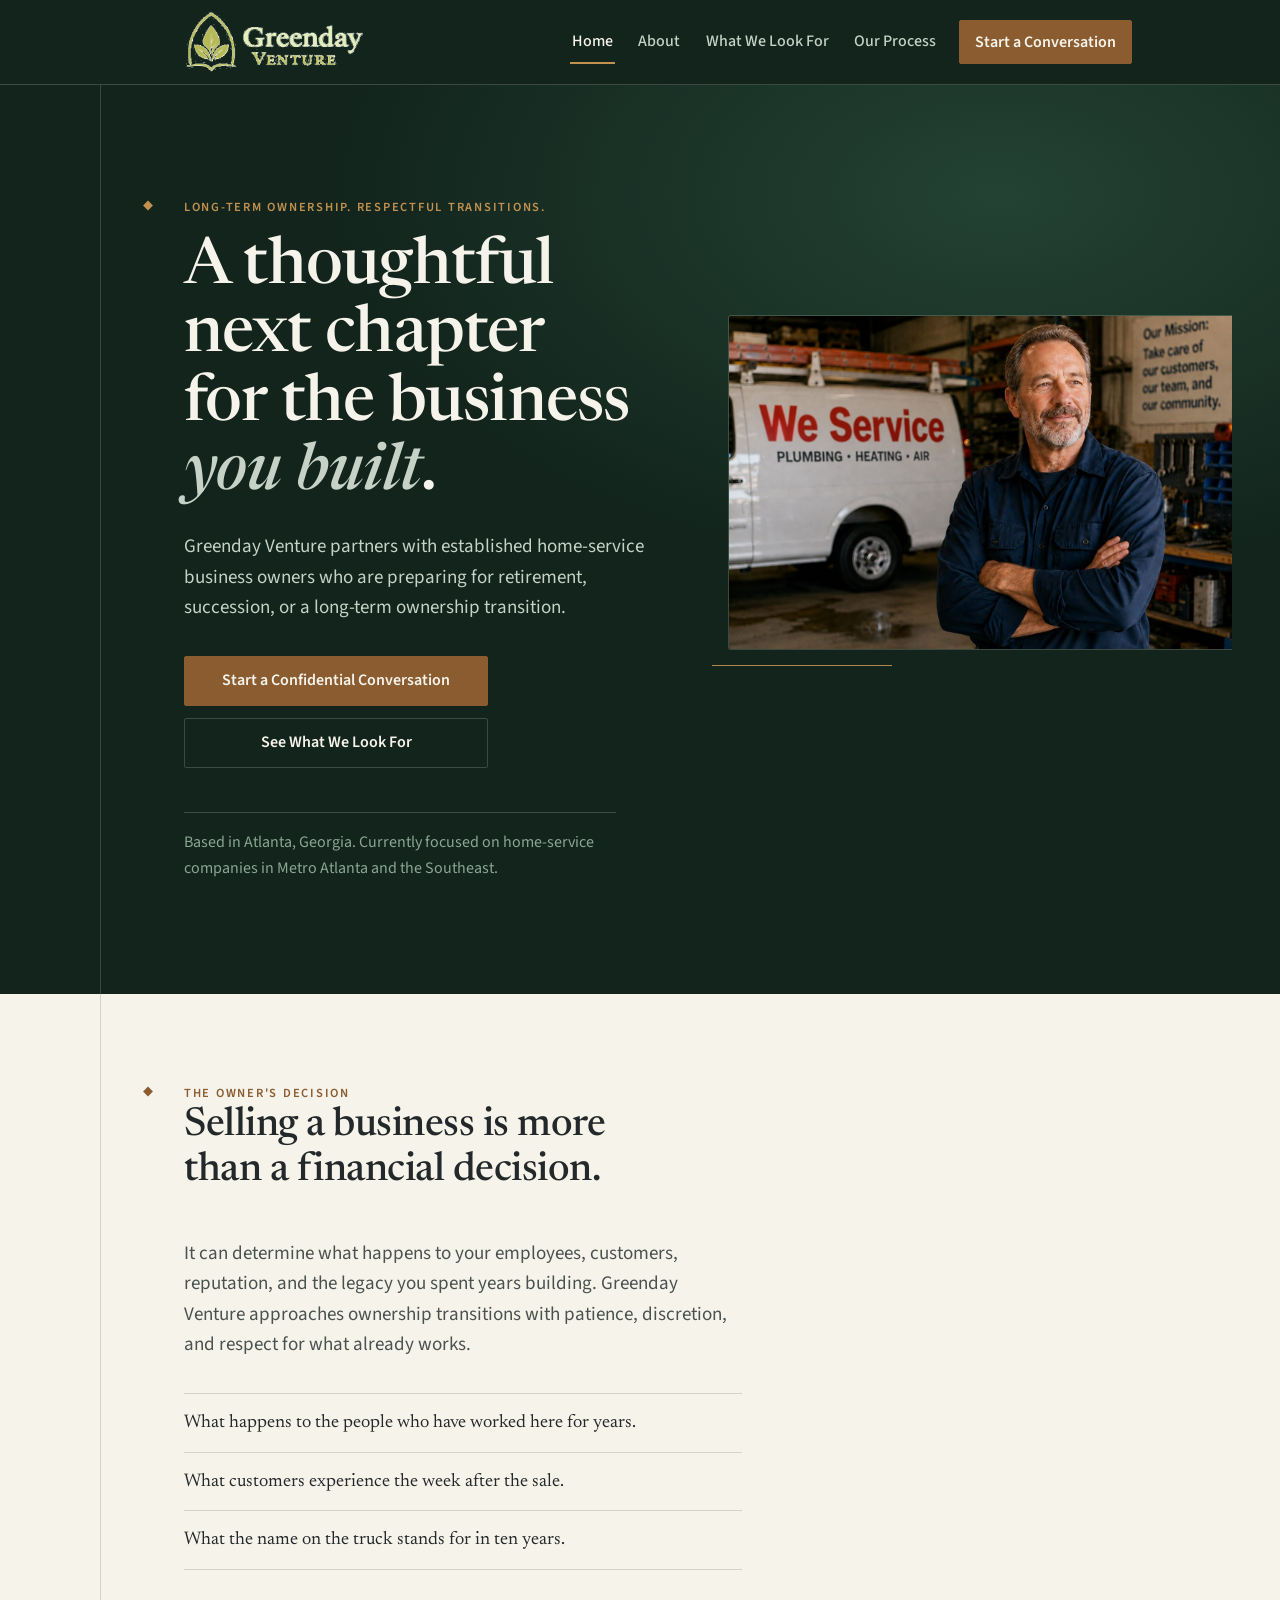
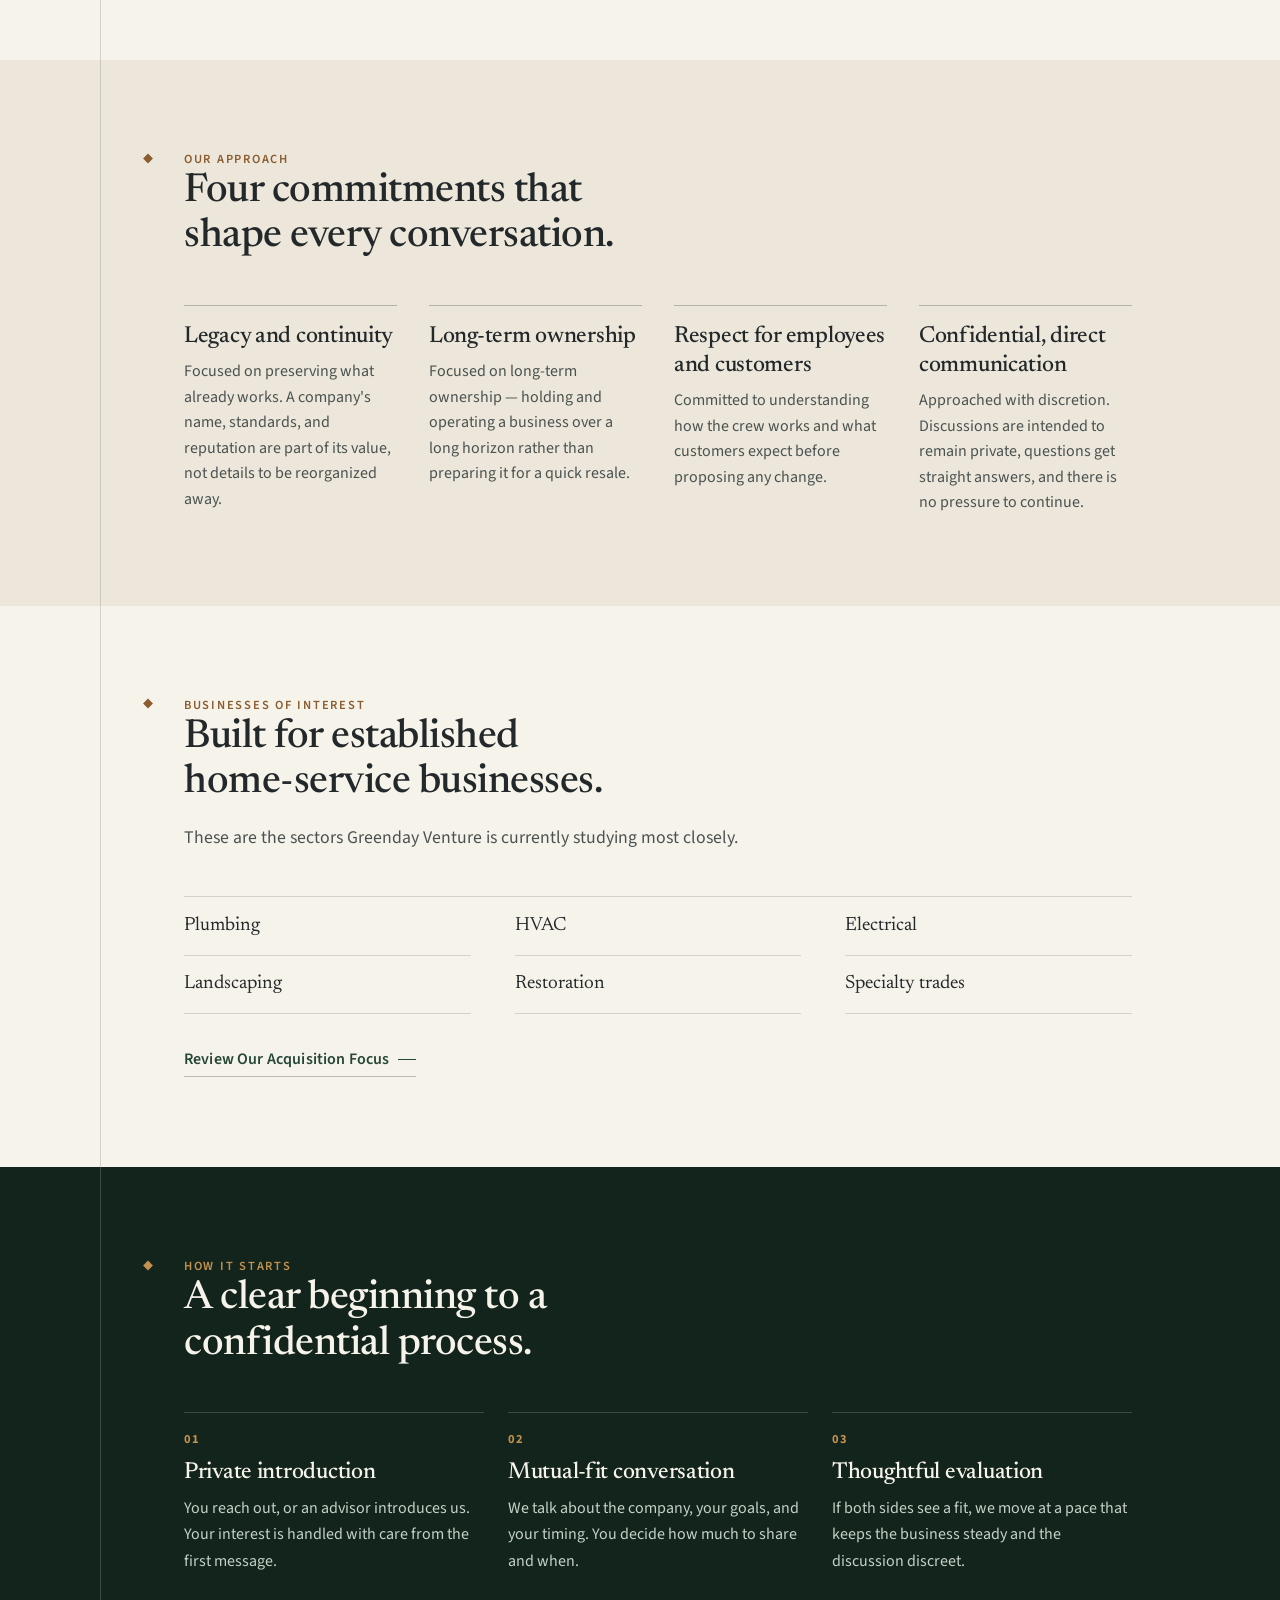
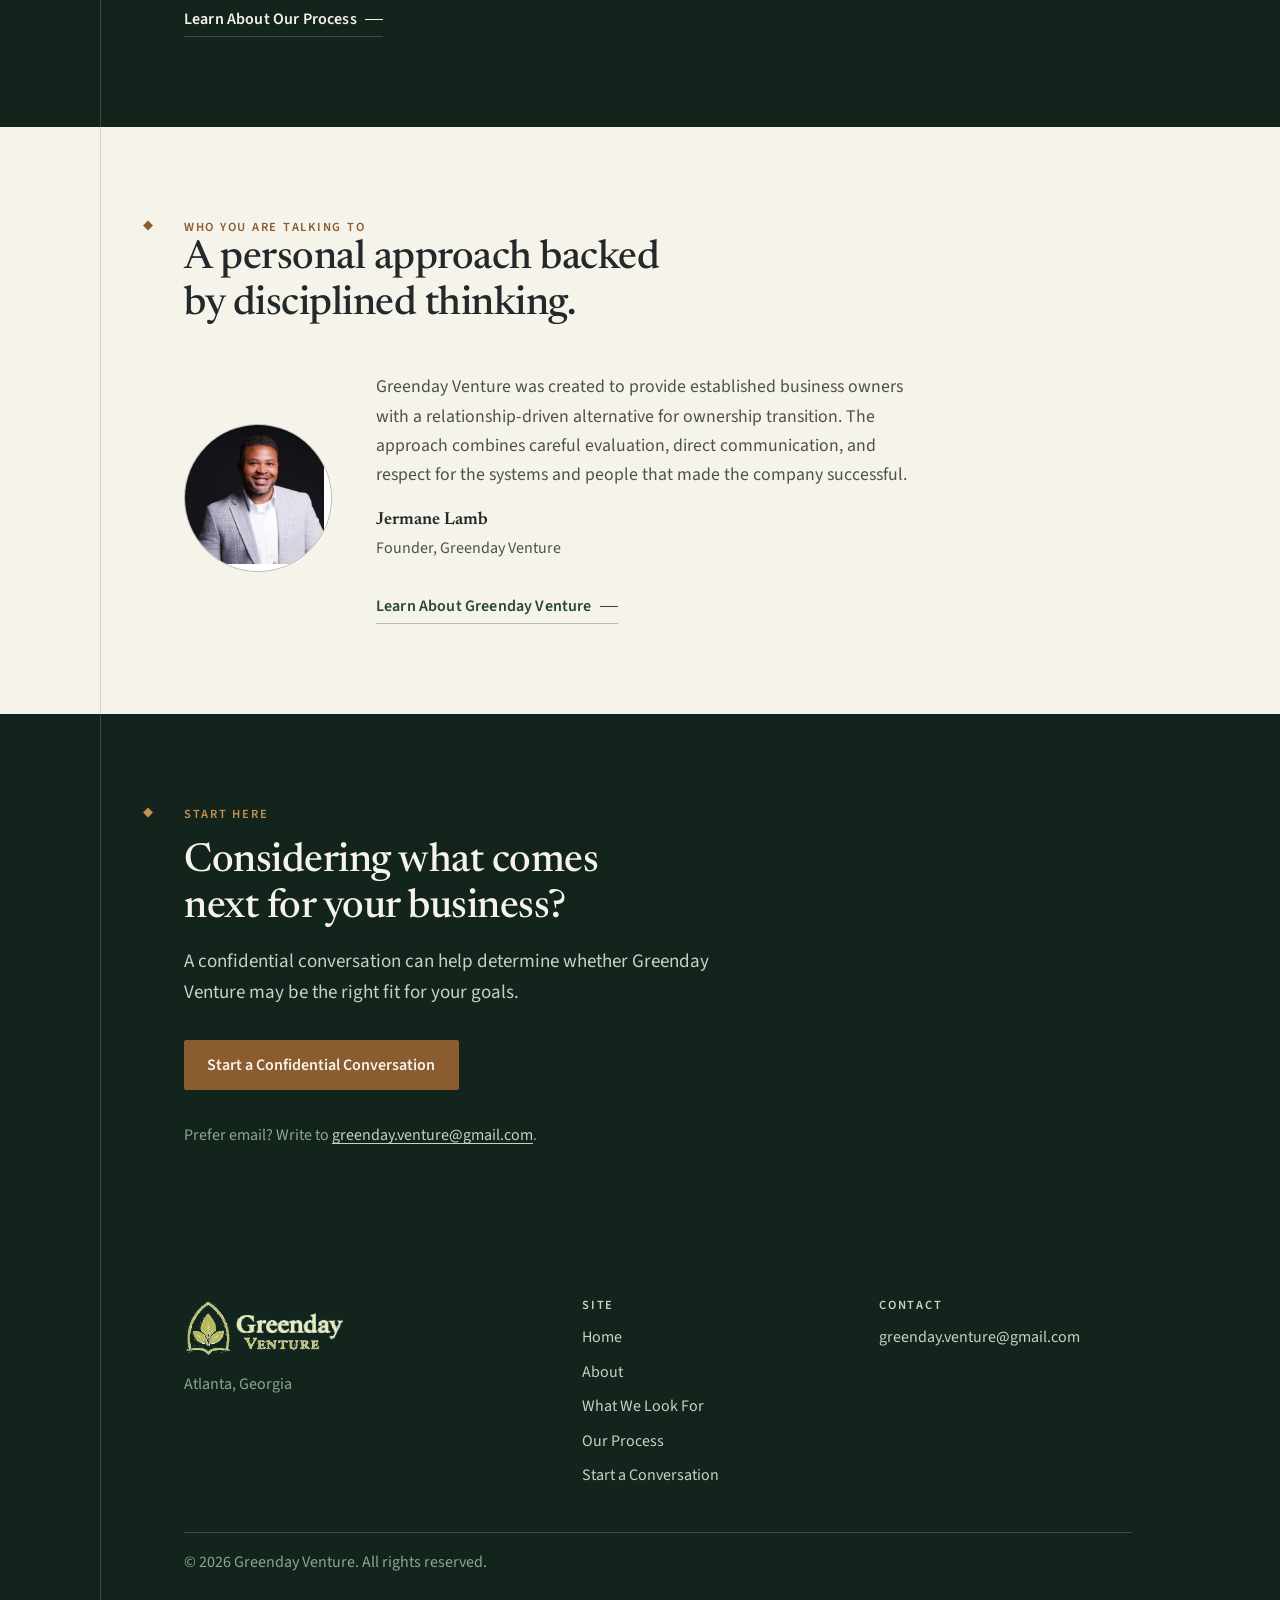
==== index.html @ 5350d281 "Add logo to all headers, enlarge hero image" ====
<!DOCTYPE html>
<html lang="en">
<head>
<meta charset="utf-8">
<meta name="viewport" content="width=device-width, initial-scale=1">
<title>Greenday Venture | Long-Term Ownership for Home-Service Businesses</title>
<meta name="description" content="Greenday Venture partners with established home-service business owners in Atlanta and the Southeast who are preparing for retirement, succession, or a long-term ownership transition.">

<!-- TODO: Client confirmation required: final public domain. The canonical and
     Open Graph URLs below assume the GitHub Pages address. Update every page
     if a custom domain is registered. -->
<link rel="canonical" href="https://bazeocrisy.github.io/Greenday_Ventures/index.html">

<meta property="og:type" content="website">
<meta property="og:site_name" content="Greenday Venture">
<meta property="og:locale" content="en_US">
<meta property="og:title" content="Greenday Venture | Long-Term Ownership for Home-Service Businesses">
<meta property="og:description" content="A thoughtful next chapter for the business you built. Greenday Venture partners with established home-service business owners preparing for retirement, succession, or ownership transition.">
<meta property="og:url" content="https://bazeocrisy.github.io/Greenday_Ventures/index.html">
<!-- TODO: Client confirmation required: approved og:image (1200x630). No
     approved social sharing image exists yet, so the tag is intentionally
     omitted rather than pointed at a stand-in file. -->

<link rel="preconnect" href="https://fonts.googleapis.com">
<link rel="preconnect" href="https://fonts.gstatic.com" crossorigin>
<link href="https://fonts.googleapis.com/css2?family=Newsreader:ital,opsz,wght@0,6..72,400;0,6..72,500;0,6..72,600;1,6..72,400&amp;family=Source+Sans+3:wght@400;500;600;700&amp;display=swap" rel="stylesheet">
<link rel="stylesheet" href="styles.css">
<script>document.documentElement.classList.add('js');</script>

<!-- Conservative organization data. Only the name, city, email and description
     are asserted. No phone, address, founding date, rating or social profile is
     included because none has been confirmed. -->
<script type="application/ld+json">
{
  "@context": "https://schema.org",
  "@type": "Organization",
  "name": "Greenday Venture",
  "description": "An Atlanta-based acquisition and investment firm working with owners of established home-service businesses on long-term ownership transitions.",
  "email": "greenday.venture@gmail.com",
  "address": {
    "@type": "PostalAddress",
    "addressLocality": "Atlanta",
    "addressRegion": "GA",
    "addressCountry": "US"
  }
}
</script>
</head>
<body>
<a class="skip-link" href="#main">Skip to main content</a>

<header class="site-header">
  <div class="wrap header-bar">
    <!-- Temporary Greenday Venture logo concept pending client approval. Replace with the client's official logo if supplied. -->
    <!-- Web copy: original Assets/logo.png is preserved unchanged. This file is
         the same artwork tightly cropped (68% of the source was blank page) with
         the white background made transparent. No colour, shape or proportion
         was altered. -->
    <a class="site-logo-link" href="index.html">
      <img class="site-logo" src="Assets/greenday-venture-logo.png" alt="Greenday Venture" width="568" height="215">
    </a>

    <button class="nav-toggle" type="button" aria-expanded="false" aria-controls="primary-nav">
      <span class="nav-toggle-bars" aria-hidden="true"></span>
      Menu
    </button>

    <nav class="site-nav" id="primary-nav" aria-label="Main">
      <ul class="nav-list">
        <li><a href="index.html" aria-current="page">Home</a></li>
        <li><a href="about.html">About</a></li>
        <li><a href="criteria.html">What We Look For</a></li>
        <li><a href="process.html">Our Process</a></li>
        <li class="nav-cta"><a href="contact.html">Start a Conversation</a></li>
      </ul>
    </nav>
  </div>
</header>

<main id="main">

  <!-- Section 2 — Hero -->
  <section class="hero">
    <div class="wrap">
      <div class="hero-grid">
        <div class="hero-inner">
          <p class="eyebrow marked">Long-Term Ownership. Respectful Transitions.</p>
          <h1>A thoughtful next chapter for the business <em>you built</em>.</h1>
          <p class="lede">Greenday Venture partners with established home-service business owners who are preparing for retirement, succession, or a long-term ownership transition.</p>
          <div class="btn-row">
            <a class="btn btn--primary" href="contact.html">Start a Confidential Conversation</a>
            <a class="btn btn--secondary" href="criteria.html">See What We Look For</a>
          </div>
        </div>

        <!-- Editorial support imagery. This is a stock photograph representing
             the kind of established home-service business Greenday Venture
             wants to reach. It is NOT Jermane Lamb, NOT a client, and NOT an
             acquisition, and no caption or alt text may imply otherwise.
             The unmodified original is preserved at Assets/hero-we-service.png
             (2 MB). The site loads an optimised 1400px JPEG copy for page
             speed. To use the PNG instead, change the src below.
             TODO: Client confirmation required: licence/usage rights for this
             photograph before the site is promoted publicly. -->
        <figure class="hero-figure">
          <img src="Assets/hero-we-service.jpg" alt="Owner of an established plumbing, heating and air company standing in his workshop beside a service van" width="1400" height="1052" fetchpriority="high" decoding="async">
        </figure>
      </div>

      <p class="hero-meta">Based in Atlanta, Georgia. Currently focused on home-service companies in Metro Atlanta and the Southeast.
        <!-- TODO: Client confirmation required: specific Southeast states. Name
             them here once confirmed; until then the wording stays general. -->
      </p>
    </div>
  </section>

  <!-- Section 3 — The owner's decision -->
  <section class="section">
    <div class="wrap">
      <div class="section-head">
        <p class="eyebrow marked">The Owner's Decision</p>
        <h2>Selling a business is more than a financial decision.</h2>
      </div>
      <p class="lede">It can determine what happens to your employees, customers, reputation, and the legacy you spent years building. Greenday Venture approaches ownership transitions with patience, discretion, and respect for what already works.</p>
      <ul class="considerations">
        <li>What happens to the people who have worked here for years.</li>
        <li>What customers experience the week after the sale.</li>
        <li>What the name on the truck stands for in ten years.</li>
      </ul>
    </div>
  </section>

  <!-- Section 4 — Approach -->
  <section class="section section--alt">
    <div class="wrap">
      <div class="section-head">
        <p class="eyebrow marked">Our Approach</p>
        <h2>Four commitments that shape every conversation.</h2>
      </div>
      <div class="grid pillars">
        <div class="pillar">
          <h3>Legacy and continuity</h3>
          <p>Focused on preserving what already works. A company's name, standards, and reputation are part of its value, not details to be reorganized away.</p>
        </div>
        <div class="pillar">
          <h3>Long-term ownership</h3>
          <p>Focused on long-term ownership — holding and operating a business over a long horizon rather than preparing it for a quick resale.</p>
        </div>
        <div class="pillar">
          <h3>Respect for employees and customers</h3>
          <p>Committed to understanding how the crew works and what customers expect before proposing any change.</p>
        </div>
        <div class="pillar">
          <h3>Confidential, direct communication</h3>
          <p>Approached with discretion. Discussions are intended to remain private, questions get straight answers, and there is no pressure to continue.</p>
        </div>
      </div>
    </div>
  </section>

  <!-- Section 5 — Businesses of interest -->
  <section class="section">
    <div class="wrap">
      <div class="section-head">
        <p class="eyebrow marked">Businesses of Interest</p>
        <h2>Built for established home-service businesses.</h2>
        <p>These are the sectors Greenday Venture is currently studying most closely.</p>
      </div>
      <ul class="sector-list">
        <li>Plumbing</li>
        <li>HVAC</li>
        <li>Electrical</li>
        <li>Landscaping</li>
        <li>Restoration</li>
        <li>Specialty trades</li>
      </ul>
      <p class="btn-row"><a class="link-more" href="criteria.html">Review Our Acquisition Focus</a></p>
      <!-- TODO: Client confirmation required: revenue, EBITDA, employee-count and
           geographic thresholds. None are published anywhere on the site yet. -->
    </div>
  </section>

  <!-- Section 6 — Process preview -->
  <section class="section section--dark">
    <div class="wrap">
      <div class="section-head">
        <p class="eyebrow marked">How It Starts</p>
        <h2>A clear beginning to a confidential process.</h2>
      </div>
      <ol class="steps">
        <li>
          <h3>Private introduction</h3>
          <p>You reach out, or an advisor introduces us. Your interest is handled with care from the first message.</p>
        </li>
        <li>
          <h3>Mutual-fit conversation</h3>
          <p>We talk about the company, your goals, and your timing. You decide how much to share and when.</p>
        </li>
        <li>
          <h3>Thoughtful evaluation</h3>
          <p>If both sides see a fit, we move at a pace that keeps the business steady and the discussion discreet.</p>
        </li>
      </ol>
      <p class="btn-row"><a class="link-more" href="process.html">Learn About Our Process</a></p>
    </div>
  </section>

  <!-- Section 7 — Founder / company preview -->
  <section class="section">
    <div class="wrap">
      <div class="section-head">
        <p class="eyebrow marked">Who You Are Talking To</p>
        <h2>A personal approach backed by disciplined thinking.</h2>
      </div>
      <div class="founder">
        <!-- Original file preserved at Assets/jermane-lamb-headshot.jpg. -->
        <img class="founder-portrait" src="Assets/jermane-lamb-headshot.jpg" alt="Jermane Lamb, founder of Greenday Venture" width="420" height="420" >
        <div class="founder-text">
          <p>Greenday Venture was created to provide established business owners with a relationship-driven alternative for ownership transition. The approach combines careful evaluation, direct communication, and respect for the systems and people that made the company successful.</p>
          <p class="founder-name">Jermane Lamb</p>
          <p class="founder-role">Founder, Greenday Venture</p>
          <!-- TODO: Client confirmation required: approved founder biography,
               approved public credentials, approved portrait usage, and the
               nature of any Heritage Wealth Capital relationship. Nothing about
               employment history, education, certifications or affiliations is
               published until Jermane approves specific wording. -->
          <p class="btn-row"><a class="link-more" href="about.html">Learn About Greenday Venture</a></p>
        </div>
      </div>
    </div>
  </section>

  <!-- Section 8 — Confidential CTA -->
  <section class="section section--dark cta-band">
    <div class="wrap">
      <p class="eyebrow marked">Start Here</p>
      <h2>Considering what comes next for your business?</h2>
      <p class="lede">A confidential conversation can help determine whether Greenday Venture may be the right fit for your goals.</p>
      <div class="btn-row">
        <a class="btn btn--primary" href="contact.html">Start a Confidential Conversation</a>
      </div>
      <p class="cta-note">Prefer email? Write to <a href="mailto:greenday.venture@gmail.com">greenday.venture@gmail.com</a>.</p>
    </div>
  </section>

</main>

<!-- Section 9 — Footer -->
<footer class="site-footer">
  <div class="wrap">
    <div class="footer-grid">
      <div class="footer-brand">
        <img class="footer-logo" src="Assets/greenday-venture-logo.png" alt="Greenday Venture" width="568" height="215">
        <p>Atlanta, Georgia</p>
      </div>
      <div class="footer-nav">
        <h2>Site</h2>
        <ul>
          <li><a href="index.html">Home</a></li>
          <li><a href="about.html">About</a></li>
          <li><a href="criteria.html">What We Look For</a></li>
          <li><a href="process.html">Our Process</a></li>
          <li><a href="contact.html">Start a Conversation</a></li>
        </ul>
      </div>
      <div class="footer-contact">
        <h2>Contact</h2>
        <p><a href="mailto:greenday.venture@gmail.com">greenday.venture@gmail.com</a></p>
      </div>
    </div>
    <div class="footer-legal">
      <p>&copy; <span data-current-year>2026</span> Greenday Venture. All rights reserved.</p>
      <!-- No social icons, partner logos, affiliations or legal disclosures are
           included. TODO: Client confirmation required: approved LinkedIn or
           other public profile, and whether a privacy policy page is needed. -->
    </div>
  </div>
</footer>

<script src="script.js" defer></script>
</body>
</html>
---- styles.css ----
/* ==========================================================================
   Greenday Venture — styles.css
   Single shared stylesheet for all pages.
   Section order:
   Design Tokens / Reset and Base / Typography / Layout / Header and Navigation
   Buttons / Homepage / Interior Pages / Forms / Footer / Utilities
   Responsive Rules / Reduced Motion
   ========================================================================== */

/* ==========================================================================
   Design Tokens
   TODO: Client confirmation required: final brand palette. Every colour below
   is a working value chosen for tone, not an approved brand colour. Replace
   the hex values in this block only — nothing else in the file hard-codes a
   colour.
   ========================================================================== */

:root {
  /* Colour — greens */
  --c-green-900: #12241c;
  --c-green-800: #1b3428;
  --c-green-700: #264736;
  --c-green-600: #34604a;

  /* Colour — sage */
  --c-sage-400: #8ca694;
  --c-sage-200: #c6d2c6;

  /* Colour — neutrals */
  --c-ivory: #f6f3ea;
  --c-ivory-dim: #ece7da;
  --c-charcoal: #23282a;
  --c-charcoal-soft: #4a5250;

  /* Colour — accent */
  --c-bronze: #8a5c30;
  --c-bronze-light: #c2914f;

  /* Semantic colour roles */
  --bg-page: var(--c-ivory);
  --bg-alt: var(--c-ivory-dim);
  --bg-dark: var(--c-green-900);
  --bg-dark-soft: var(--c-green-800);
  --text-strong: var(--c-charcoal);
  --text-body: var(--c-charcoal-soft);
  --text-on-dark: var(--c-ivory);
  --text-on-dark-soft: var(--c-sage-400);
  --accent: var(--c-bronze);
  --accent-on-dark: var(--c-bronze-light);
  --rule-light: rgba(35, 40, 42, 0.16);
  --rule-strong: rgba(35, 40, 42, 0.28);
  --rule-on-dark: rgba(246, 243, 234, 0.18);
  --focus-ring: var(--c-bronze);
  --focus-ring-on-dark: var(--c-bronze-light);
  --error: #8c2f22;

  /* Type families */
  --font-display: "Newsreader", "Iowan Old Style", "Palatino Linotype", Palatino,
    Georgia, "Times New Roman", serif;
  --font-body: "Source Sans 3", -apple-system, BlinkMacSystemFont, "Segoe UI",
    Roboto, "Helvetica Neue", Arial, sans-serif;

  /* Type scale */
  --fs-eyebrow: 0.78rem;
  --fs-small: 1rem;
  --fs-body: 1.075rem;
  --fs-body-lg: 1.19rem;
  --fs-h3: clamp(1.22rem, 1.05rem + 0.6vw, 1.45rem);
  --fs-h2: clamp(1.7rem, 1.3rem + 1.7vw, 2.5rem);
  --fs-h1: clamp(2.1rem, 1.5rem + 2.6vw, 3.1rem);
  --fs-hero: clamp(2.35rem, 1.4rem + 4.1vw, 4.05rem);

  /* Spacing */
  --sp-1: 0.25rem;
  --sp-2: 0.5rem;
  --sp-3: 0.75rem;
  --sp-4: 1rem;
  --sp-5: 1.5rem;
  --sp-6: 2rem;
  --sp-7: 2.75rem;
  --sp-8: 3.75rem;
  --sp-9: 5rem;
  --sp-10: 6.5rem;

  /* Layout */
  --wrap: 1080px;
  --measure: 62ch;
  --gutter: clamp(1.25rem, 4vw, 3rem);
  --spine-offset: 2.25rem;
  --section-y: clamp(3.25rem, 7vw, 5.75rem);

  /* Radius, shadow, motion */
  --radius-sm: 2px;
  --radius-md: 3px;
  --shadow-soft: 0 1px 2px rgba(18, 36, 28, 0.06),
    0 10px 28px -18px rgba(18, 36, 28, 0.4);
  --transition: 160ms ease;
}

/* ==========================================================================
   Reset and Base
   ========================================================================== */

*,
*::before,
*::after {
  box-sizing: border-box;
}

html {
  -webkit-text-size-adjust: 100%;
  scroll-behavior: smooth;
}

body {
  margin: 0;
  background-color: var(--bg-page);
  color: var(--text-body);
  font-family: var(--font-body);
  font-size: var(--fs-body);
  line-height: 1.65;
  overflow-x: hidden;
  -webkit-font-smoothing: antialiased;
}

img {
  max-width: 100%;
  height: auto;
  display: block;
}

hr {
  border: 0;
  border-top: 1px solid var(--rule-light);
  margin: var(--sp-6) 0;
}

::selection {
  background: var(--c-sage-200);
  color: var(--c-green-900);
}

:focus-visible {
  outline: 2px solid var(--focus-ring);
  outline-offset: 3px;
}

.section--dark :focus-visible,
.site-header :focus-visible,
.hero :focus-visible,
.page-head :focus-visible,
.site-footer :focus-visible {
  outline-color: var(--focus-ring-on-dark);
}

/* ==========================================================================
   Typography
   ========================================================================== */

h1,
h2,
h3,
h4 {
  font-family: var(--font-display);
  color: var(--text-strong);
  font-weight: 500;
  line-height: 1.14;
  letter-spacing: -0.012em;
  margin: 0 0 var(--sp-4);
  text-wrap: balance;
}

h1 {
  font-size: var(--fs-h1);
}

h2 {
  font-size: var(--fs-h2);
}

h3 {
  font-size: var(--fs-h3);
  line-height: 1.25;
  margin-bottom: var(--sp-2);
}

p {
  margin: 0 0 var(--sp-4);
  max-width: var(--measure);
}

p:last-child {
  margin-bottom: 0;
}

a {
  color: var(--c-green-700);
  text-decoration-thickness: 1px;
  text-underline-offset: 0.18em;
}

a:hover {
  color: var(--accent);
}

.eyebrow {
  display: block;
  font-family: var(--font-body);
  font-size: var(--fs-eyebrow);
  font-weight: 600;
  letter-spacing: 0.14em;
  text-transform: uppercase;
  color: var(--accent);
  margin: 0 0 var(--sp-4);
  max-width: none;
}

.lede {
  font-size: var(--fs-body-lg);
  line-height: 1.6;
  color: var(--text-body);
}

.section--dark h1,
.section--dark h2,
.section--dark h3,
.site-footer h2 {
  color: var(--text-on-dark);
}

.section--dark {
  color: var(--c-sage-200);
}

.section--dark .eyebrow,
.hero .eyebrow,
.page-head .eyebrow {
  color: var(--accent-on-dark);
}

/* Lede inherits a light-background colour by default; restore it on dark. */
.section--dark .lede {
  color: var(--c-sage-200);
}

.section--dark a,
.hero a,
.page-head a {
  color: var(--text-on-dark);
}

.section--dark a:hover,
.hero a:hover,
.page-head a:hover {
  color: var(--accent-on-dark);
}

/* ==========================================================================
   Layout
   ========================================================================== */

.wrap {
  max-width: var(--wrap);
  margin-inline: auto;
  padding-inline: var(--gutter);
  position: relative;
}

.section {
  position: relative;
  padding-block: var(--section-y);
}

.section--alt {
  background-color: var(--bg-alt);
}

.section--dark {
  background-color: var(--bg-dark);
}

.section--tight {
  padding-block: clamp(2.5rem, 5vw, 4rem);
}

/* The plumb line — one continuous hairline running the height of the page.
   It sits exactly --spine-offset to the left of the text column. */
.section::before,
.hero::before,
.page-head::before,
.site-footer::before {
  content: "";
  position: absolute;
  top: 0;
  bottom: 0;
  left: max(var(--gutter), (100% - var(--wrap)) / 2);
  width: 1px;
  background-color: var(--rule-light);
  display: none;
}

.section--dark::before,
.hero::before,
.page-head::before,
.site-footer::before {
  background-color: var(--rule-on-dark);
}

/* Diamond marker that punctuates the plumb line at each section head. */
.marked {
  position: relative;
}

.marked::before {
  content: "";
  position: absolute;
  top: 0.42em;
  left: calc(var(--spine-offset) * -1);
  width: 7px;
  height: 7px;
  background-color: var(--accent);
  transform: translateX(-50%) rotate(45deg);
  display: none;
}

.section--dark .marked::before,
.hero .marked::before,
.page-head .marked::before,
.site-footer .marked::before {
  background-color: var(--accent-on-dark);
}

/* Mobile stand-in for the marker: a short rule above the eyebrow. */
.marked::after {
  content: "";
  display: block;
  width: 28px;
  height: 1px;
  background-color: var(--accent);
  margin-bottom: var(--sp-4);
}

.section--dark .marked::after,
.hero .marked::after,
.page-head .marked::after,
.site-footer .marked::after {
  background-color: var(--accent-on-dark);
}

.section-head {
  max-width: var(--measure);
  margin-bottom: var(--sp-7);
}

.section-head p {
  margin-bottom: 0;
}

.grid {
  display: grid;
  gap: var(--sp-6);
}

/* ==========================================================================
   Header and Navigation
   ========================================================================== */

.skip-link {
  position: absolute;
  left: var(--sp-4);
  top: var(--sp-2);
  z-index: 100;
  transform: translateY(-200%);
  background: var(--c-ivory);
  color: var(--c-green-900);
  padding: var(--sp-2) var(--sp-4);
  border: 1px solid var(--c-green-800);
  border-radius: var(--radius-sm);
  font-weight: 600;
  text-decoration: none;
}

.skip-link:focus {
  transform: translateY(0);
}

.site-header {
  position: sticky;
  top: 0;
  z-index: 50;
  background-color: var(--c-green-900);
  border-bottom: 1px solid var(--rule-on-dark);
}

.header-bar {
  display: flex;
  align-items: center;
  justify-content: space-between;
  gap: var(--sp-4);
  min-height: 0;
  padding-block: var(--sp-2);
}

/* Logo.
   Assets/greenday-venture-logo.png is a transparent, tightly cropped web copy
   of Assets/logo.png. Displayed at 180px wide on desktop and 140px on mobile;
   height follows the natural 2.64:1 proportion, never set independently.
   TODO: Client confirmation required: this is a concept logo, not an approved
   mark. */
.site-logo-link {
  display: inline-flex;
  line-height: 0;
  border-radius: var(--radius-sm);
}

.site-logo {
  width: 140px;
  height: auto;
}

.footer-logo {
  width: 160px;
  height: auto;
}

/* Text wordmark retained as a fallback if the logo image is ever removed. */
.wordmark {
  font-family: var(--font-display);
  font-size: 1.3rem;
  font-weight: 600;
  letter-spacing: 0.004em;
  color: var(--c-ivory);
  text-decoration: none;
  white-space: nowrap;
}

.wordmark:hover {
  color: var(--c-ivory);
}

.wordmark .wordmark-accent {
  color: var(--accent-on-dark);
}

.nav-toggle {
  display: none;
  align-items: center;
  gap: var(--sp-2);
  background: none;
  border: 1px solid var(--rule-on-dark);
  border-radius: var(--radius-sm);
  color: var(--c-ivory);
  font: inherit;
  font-size: var(--fs-small);
  font-weight: 600;
  padding: 0.55rem 0.85rem;
  cursor: pointer;
}

.nav-toggle:hover {
  border-color: var(--accent-on-dark);
}

.nav-toggle-bars {
  display: inline-block;
  width: 16px;
  height: 10px;
  border-top: 1.5px solid currentColor;
  border-bottom: 1.5px solid currentColor;
  position: relative;
}

.nav-toggle-bars::after {
  content: "";
  position: absolute;
  top: 50%;
  left: 0;
  right: 0;
  height: 1.5px;
  background: currentColor;
  transform: translateY(-50%);
}

.nav-list {
  list-style: none;
  display: flex;
  align-items: center;
  gap: clamp(0.5rem, 1.6vw, 1.6rem);
  margin: 0;
  padding: 0;
}

.nav-list a {
  display: inline-block;
  color: var(--c-sage-200);
  font-size: var(--fs-small);
  font-weight: 500;
  text-decoration: none;
  padding: 0.5rem 0.15rem;
  border-bottom: 2px solid transparent;
}

.nav-list a:hover {
  color: var(--c-ivory);
  border-bottom-color: var(--accent-on-dark);
}

.nav-list a[aria-current="page"] {
  color: var(--c-ivory);
  border-bottom-color: var(--accent-on-dark);
}

.nav-list .nav-cta a,
.nav-list a.nav-cta-link {
  background-color: var(--c-bronze);
  color: var(--c-ivory);
  border: 1px solid var(--c-bronze);
  border-radius: var(--radius-sm);
  padding: 0.5rem 0.95rem;
  font-weight: 600;
}

.nav-list .nav-cta a:hover,
.nav-list a.nav-cta-link:hover {
  background-color: var(--c-bronze-light);
  border-color: var(--c-bronze-light);
  color: var(--c-green-900);
}

.nav-list .nav-cta a[aria-current="page"] {
  border-bottom-color: var(--c-bronze);
}

/* ==========================================================================
   Buttons
   ========================================================================== */

.btn {
  display: inline-block;
  font-family: var(--font-body);
  font-size: 1rem;
  font-weight: 600;
  line-height: 1.3;
  text-decoration: none;
  padding: 0.85rem 1.4rem;
  border-radius: var(--radius-sm);
  border: 1px solid transparent;
  cursor: pointer;
  transition: background-color var(--transition), color var(--transition),
    border-color var(--transition);
}

.btn--primary {
  background-color: var(--c-green-700);
  border-color: var(--c-green-700);
  color: var(--c-ivory);
}

.btn--primary:hover {
  background-color: var(--c-green-800);
  border-color: var(--c-green-800);
  color: var(--c-ivory);
}

.btn--secondary {
  background-color: transparent;
  border-color: var(--rule-strong);
  color: var(--text-strong);
}

.btn--secondary:hover {
  border-color: var(--c-green-700);
  color: var(--c-green-700);
}

.section--dark .btn--primary,
.hero .btn--primary,
.page-head .btn--primary {
  background-color: var(--c-bronze);
  border-color: var(--c-bronze);
  color: var(--c-ivory);
}

.section--dark .btn--primary:hover,
.hero .btn--primary:hover,
.page-head .btn--primary:hover {
  background-color: var(--c-bronze-light);
  border-color: var(--c-bronze-light);
  color: var(--c-green-900);
}

.section--dark .btn--secondary,
.hero .btn--secondary,
.page-head .btn--secondary {
  border-color: var(--rule-on-dark);
  color: var(--c-ivory);
}

.section--dark .btn--secondary:hover,
.hero .btn--secondary:hover,
.page-head .btn--secondary:hover {
  border-color: var(--c-sage-200);
  color: var(--c-ivory);
}

.btn-row {
  display: flex;
  flex-wrap: wrap;
  gap: var(--sp-3);
  margin-top: var(--sp-6);
}

/* Quiet inline "read more" link with a trailing rule. */
.link-more {
  display: inline-flex;
  align-items: center;
  gap: 0.55rem;
  font-weight: 600;
  font-size: var(--fs-small);
  letter-spacing: 0.01em;
  text-decoration: none;
  border-bottom: 1px solid var(--rule-strong);
  padding-bottom: 0.25rem;
}

.link-more::after {
  content: "";
  width: 18px;
  height: 1px;
  background-color: currentColor;
}

.link-more:hover {
  border-bottom-color: currentColor;
}

.section--dark .link-more,
.hero .link-more,
.page-head .link-more {
  border-bottom-color: var(--rule-on-dark);
}

/* ==========================================================================
   Homepage
   ========================================================================== */

.hero {
  background-color: var(--bg-dark);
  color: var(--c-sage-200);
  padding-block: clamp(3.5rem, 9vw, 7rem);
  position: relative;
  overflow: hidden;
}

.hero::after {
  content: "";
  position: absolute;
  inset: 0;
  background: radial-gradient(
    75% 60% at 78% 12%,
    rgba(52, 96, 74, 0.5) 0%,
    rgba(18, 36, 28, 0) 70%
  );
  pointer-events: none;
}

.hero .wrap {
  position: relative;
  z-index: 1;
}

/* Split hero: copy, then buttons, then image on small screens; a 55/45 split
   from 900px up. */
.hero-grid {
  display: grid;
  gap: var(--sp-7);
  align-items: center;
}

.hero-inner {
  max-width: 46rem;
}

/* The two hero labels are longer than the column, so they always stack.
   Matching their width makes that read as a deliberate pair. */
.hero .btn {
  min-width: min(19rem, 100%);
  text-align: center;
}

.hero-figure {
  margin: 0;
  position: relative;
}

.hero-figure img {
  width: 100%;
  height: auto;
  aspect-ratio: 4 / 3;
  object-fit: cover;
  object-position: 58% center;
  border-radius: var(--radius-md);
  border: 1px solid var(--rule-on-dark);
}

/* A quiet bronze corner rule so the photograph reads as part of the layout
   rather than a pasted-in stock image. */
.hero-figure::after {
  content: "";
  position: absolute;
  left: calc(var(--sp-4) * -1);
  bottom: calc(var(--sp-4) * -1);
  width: 42%;
  max-width: 180px;
  height: 1px;
  background-color: var(--accent-on-dark);
  opacity: 0.9;
}

.hero h1 {
  font-size: var(--fs-hero);
  color: var(--c-ivory);
  line-height: 1.06;
  margin-bottom: var(--sp-5);
}

.hero h1 em {
  font-style: italic;
  color: var(--c-sage-200);
}

.hero .lede {
  color: var(--c-sage-200);
  max-width: 54ch;
}

.hero-meta {
  margin-top: var(--sp-7);
  padding-top: var(--sp-4);
  border-top: 1px solid var(--rule-on-dark);
  font-size: var(--fs-small);
  color: var(--c-sage-400);
  max-width: 54ch;
}

/* Section 3 — the owner's decision */
.considerations {
  list-style: none;
  margin: var(--sp-6) 0 0;
  padding: 0;
  display: grid;
  gap: 0;
  max-width: var(--measure);
  border-top: 1px solid var(--rule-light);
}

.considerations li {
  padding: var(--sp-4) 0;
  border-bottom: 1px solid var(--rule-light);
  font-family: var(--font-display);
  font-size: 1.15rem;
  line-height: 1.4;
  color: var(--text-strong);
}

/* Section 4 — trust pillars */
.pillars {
  grid-template-columns: 1fr;
}

.pillar {
  padding-top: var(--sp-4);
  border-top: 1px solid var(--rule-strong);
}

.pillar p {
  margin-bottom: 0;
  font-size: var(--fs-small);
  line-height: 1.6;
}

/* Section 5 — industries */
.sector-list {
  list-style: none;
  margin: 0;
  padding: 0;
  display: grid;
  grid-template-columns: 1fr;
  gap: 0;
  border-top: 1px solid var(--rule-light);
}

.sector-list li {
  padding: 0.8rem 0;
  border-bottom: 1px solid var(--rule-light);
  font-family: var(--font-display);
  font-size: 1.2rem;
  color: var(--text-strong);
}

/* Section 6 — process preview */
.steps {
  list-style: none;
  counter-reset: step;
  margin: 0;
  padding: 0;
  display: grid;
  gap: var(--sp-6);
}

.steps li {
  counter-increment: step;
  padding-top: var(--sp-4);
  border-top: 1px solid var(--rule-strong);
}

.steps li::before {
  content: counter(step, decimal-leading-zero);
  display: block;
  font-family: var(--font-body);
  font-size: var(--fs-eyebrow);
  font-weight: 700;
  letter-spacing: 0.12em;
  color: var(--accent);
  margin-bottom: var(--sp-2);
}

.section--dark .steps li {
  border-top-color: var(--rule-on-dark);
}

.section--dark .steps li::before {
  color: var(--accent-on-dark);
}

.steps h3 {
  margin-bottom: var(--sp-2);
}

.steps p {
  font-size: var(--fs-small);
  margin-bottom: 0;
}

/* Section 7 — founder preview */
.founder {
  display: grid;
  gap: var(--sp-6);
  align-items: start;
}

.founder-portrait {
  width: 148px;
  height: 148px;
  object-fit: cover;
  object-position: center top;
  border-radius: 50%;
  border: 1px solid var(--rule-strong);
}

.founder-name {
  font-family: var(--font-display);
  font-size: 1.1rem;
  font-weight: 600;
  color: var(--text-strong);
  margin: var(--sp-4) 0 0;
}

.founder-role {
  font-size: var(--fs-small);
  color: var(--text-body);
  margin: 0;
}

/* Section 8 — closing CTA */
.cta-band .wrap {
  max-width: var(--wrap);
}

.cta-band h2 {
  max-width: 22ch;
}

.cta-note {
  margin-top: var(--sp-6);
  font-size: var(--fs-small);
  color: var(--c-sage-400);
}

.cta-note a {
  color: var(--c-sage-200);
}

/* ==========================================================================
   Interior Pages
   ========================================================================== */

.page-head {
  position: relative;
  background-color: var(--bg-dark);
  color: var(--c-sage-200);
  padding-block: clamp(2.75rem, 6vw, 4.5rem);
}

.page-head h1 {
  color: var(--c-ivory);
  max-width: 20ch;
}

.page-head .lede {
  color: var(--c-sage-200);
  max-width: 58ch;
  margin-bottom: 0;
}

.prose > * + * {
  margin-top: var(--sp-4);
}

.prose h2 {
  margin-top: var(--sp-8);
}

.prose h2:first-child {
  margin-top: 0;
}

.prose h3 {
  margin-top: var(--sp-6);
}

.prose ul {
  max-width: var(--measure);
  padding-left: 1.15rem;
  margin: 0;
}

.prose li + li {
  margin-top: var(--sp-2);
}

.about-founder {
  display: grid;
  gap: var(--sp-6);
  align-items: start;
  padding-top: var(--sp-6);
  border-top: 1px solid var(--rule-strong);
}

.about-portrait {
  width: 100%;
  max-width: 260px;
  aspect-ratio: 1 / 1;
  object-fit: cover;
  object-position: center top;
  border-radius: var(--radius-md);
  border: 1px solid var(--rule-strong);
}

.callout {
  border-left: 2px solid var(--accent);
  padding: var(--sp-2) 0 var(--sp-2) var(--sp-5);
  margin: var(--sp-7) 0 0;
  font-family: var(--font-display);
  font-size: 1.2rem;
  line-height: 1.45;
  color: var(--text-strong);
  max-width: var(--measure);
}

.disclaimer {
  margin-top: var(--sp-8);
  padding-top: var(--sp-4);
  border-top: 1px solid var(--rule-light);
  font-size: var(--fs-small);
  color: var(--text-body);
  max-width: var(--measure);
}

.criteria-list {
  list-style: none;
  margin: 0;
  padding: 0;
  display: grid;
  gap: var(--sp-5);
}

.criteria-list li {
  padding-top: var(--sp-4);
  border-top: 1px solid var(--rule-strong);
}

.criteria-list strong {
  display: block;
  font-family: var(--font-display);
  font-size: var(--fs-h3);
  font-weight: 500;
  color: var(--text-strong);
  margin-bottom: var(--sp-2);
}

.criteria-list p {
  font-size: var(--fs-small);
  margin-bottom: 0;
}

.process-steps {
  list-style: none;
  counter-reset: pstep;
  margin: 0;
  padding: 0;
}

.process-steps > li {
  counter-increment: pstep;
  position: relative;
  padding: var(--sp-5) 0;
  border-bottom: 1px solid var(--rule-light);
}

.process-steps > li:first-child {
  border-top: 1px solid var(--rule-light);
}

.process-steps > li::before {
  content: counter(pstep, decimal-leading-zero);
  font-family: var(--font-body);
  font-size: var(--fs-eyebrow);
  font-weight: 700;
  letter-spacing: 0.12em;
  color: var(--accent);
  display: block;
  margin-bottom: var(--sp-2);
}

.contact-layout {
  display: grid;
  gap: var(--sp-8);
  align-items: start;
}

.contact-aside p {
  font-size: var(--fs-small);
}

.contact-aside h2 {
  font-size: var(--fs-h3);
}

/* ==========================================================================
   Forms
   ========================================================================== */

.form {
  max-width: 34rem;
}

.field {
  margin-bottom: var(--sp-5);
}

.field label {
  display: block;
  font-size: var(--fs-small);
  font-weight: 600;
  color: var(--text-strong);
  margin-bottom: var(--sp-2);
}

.field .optional {
  font-weight: 400;
  color: var(--text-body);
}

.field input,
.field select,
.field textarea {
  width: 100%;
  font: inherit;
  font-size: 1rem;
  color: var(--text-strong);
  background-color: #fff;
  border: 1px solid var(--rule-strong);
  border-radius: var(--radius-sm);
  padding: 0.7rem 0.8rem;
}

.field textarea {
  min-height: 8.5rem;
  resize: vertical;
}

.field input:hover,
.field select:hover,
.field textarea:hover {
  border-color: var(--c-green-600);
}

.field-hint {
  display: block;
  font-size: var(--fs-small);
  color: var(--text-body);
  margin-top: var(--sp-2);
}

.field-error {
  display: block;
  font-size: var(--fs-small);
  font-weight: 600;
  color: var(--error);
  margin-top: var(--sp-2);
}

.field-error:empty {
  display: none;
}

.field.has-error input,
.field.has-error select,
.field.has-error textarea {
  border-color: var(--error);
  border-width: 2px;
}

.form-status {
  margin-top: var(--sp-5);
  padding: var(--sp-4) var(--sp-5);
  border: 1px solid var(--rule-strong);
  border-left: 3px solid var(--accent);
  border-radius: var(--radius-sm);
  background-color: rgba(255, 255, 255, 0.6);
  font-size: var(--fs-small);
}

.form-status:empty {
  display: none;
}

.form-status p {
  font-size: var(--fs-small);
}

/* ==========================================================================
   Footer
   ========================================================================== */

.site-footer {
  position: relative;
  background-color: var(--bg-dark);
  color: var(--c-sage-400);
  padding-block: var(--sp-8) var(--sp-6);
  font-size: var(--fs-small);
}

.footer-grid {
  display: grid;
  gap: var(--sp-6);
}

.footer-brand .wordmark {
  font-size: 1.2rem;
}

.footer-brand p {
  margin: var(--sp-3) 0 0;
  color: var(--c-sage-400);
}

.footer-nav h2,
.footer-contact h2 {
  font-family: var(--font-body);
  font-size: var(--fs-eyebrow);
  font-weight: 600;
  letter-spacing: 0.14em;
  text-transform: uppercase;
  color: var(--c-sage-200);
  margin-bottom: var(--sp-3);
}

.footer-nav ul {
  list-style: none;
  margin: 0;
  padding: 0;
  display: grid;
  gap: var(--sp-2);
}

.footer-nav a,
.footer-contact a {
  color: var(--c-sage-200);
  text-decoration: none;
  border-bottom: 1px solid transparent;
}

.footer-nav a:hover,
.footer-contact a:hover {
  color: var(--c-ivory);
  border-bottom-color: var(--accent-on-dark);
}

.footer-legal {
  margin-top: var(--sp-7);
  padding-top: var(--sp-4);
  border-top: 1px solid var(--rule-on-dark);
  color: var(--c-sage-400);
}

.footer-legal p {
  margin: 0;
  max-width: none;
}

/* ==========================================================================
   Utilities
   ========================================================================== */

.visually-hidden {
  position: absolute;
  width: 1px;
  height: 1px;
  padding: 0;
  margin: -1px;
  overflow: hidden;
  clip: rect(0 0 0 0);
  clip-path: inset(50%);
  white-space: nowrap;
  border: 0;
}

.no-margin-bottom {
  margin-bottom: 0;
}

.mt-6 {
  margin-top: var(--sp-6);
}

.stack-sm > * + * {
  margin-top: var(--sp-3);
}

noscript .form-status {
  display: block;
}

/* ==========================================================================
   Responsive Rules
   Mobile-first. Breakpoints: 600px, 900px, 1100px.
   ========================================================================== */

/* Mobile navigation is hidden only when JavaScript is available to reopen it.
   Without JavaScript the full list stays visible and usable. */
@media (max-width: 899px) {
  .js .nav-toggle {
    display: inline-flex;
  }

  .js .nav-list {
    display: none;
  }

  .js .site-nav[data-open="true"] .nav-list {
    display: grid;
  }

  .nav-list {
    display: grid;
    gap: 0;
    padding-bottom: var(--sp-4);
  }

  .site-nav {
    flex-basis: 100%;
    order: 3;
  }

  .nav-list li {
    border-top: 1px solid var(--rule-on-dark);
  }

  .nav-list a {
    display: block;
    padding: 0.85rem 0;
    border-bottom: 0;
  }

  .nav-list a[aria-current="page"] {
    border-bottom: 0;
    color: var(--accent-on-dark);
  }

  .nav-list .nav-cta a {
    text-align: center;
    margin-top: var(--sp-4);
    padding: 0.8rem 1rem;
  }

  .header-bar {
    flex-wrap: wrap;
  }
}

@media (min-width: 600px) {
  .pillars {
    grid-template-columns: repeat(2, minmax(0, 1fr));
    gap: var(--sp-6) var(--sp-7);
  }

  .sector-list {
    grid-template-columns: repeat(2, minmax(0, 1fr));
    column-gap: var(--sp-7);
  }

  .steps {
    grid-template-columns: repeat(3, minmax(0, 1fr));
    gap: var(--sp-5);
  }

  .founder {
    grid-template-columns: 148px minmax(0, 1fr);
    gap: var(--sp-7);
    align-items: center;
  }

  .founder-text {
    max-width: var(--measure);
  }

  .about-founder {
    grid-template-columns: 260px minmax(0, 1fr);
    gap: var(--sp-7);
  }

  .footer-grid {
    grid-template-columns: 1.4fr 1fr 1fr;
    gap: var(--sp-7);
  }

  .criteria-list {
    grid-template-columns: repeat(2, minmax(0, 1fr));
    gap: var(--sp-6) var(--sp-7);
  }
}

@media (min-width: 900px) {
  .site-logo {
    width: 180px;
  }

  .hero-grid {
    grid-template-columns: minmax(0, 55fr) minmax(0, 45fr);
    gap: clamp(2rem, 4vw, 3.75rem);
  }

  .hero-figure img {
    aspect-ratio: 3 / 2;
  }

  .site-nav {
    order: 0;
  }

  .wrap {
    padding-left: calc(var(--gutter) + var(--spine-offset));
  }

  .section::before,
  .hero::before,
  .page-head::before,
  .site-footer::before,
  .marked::before {
    display: block;
  }

  .marked::after {
    display: none;
  }

  .contact-layout {
    grid-template-columns: minmax(0, 1.35fr) minmax(0, 1fr);
    gap: var(--sp-9);
  }

  .pillars {
    grid-template-columns: repeat(4, minmax(0, 1fr));
    gap: var(--sp-6);
  }

  .sector-list {
    grid-template-columns: repeat(3, minmax(0, 1fr));
  }
}

@media (min-width: 1100px) {
  :root {
    --fs-body: 1.11rem;
  }
}

/* Above 1200px the hero photograph breaks out of the content column and runs
   out to the page's outer margin, so its right edge lines up with the gutter
   the rest of the site uses. The text column stays on the shared grid. */
@media (min-width: 1200px) {
  .hero-figure {
    margin-right: calc(-1 * (100vw - var(--wrap)) / 2);
  }

  .hero-figure img {
    border-radius: var(--radius-md) 0 0 var(--radius-md);
    border-right: 0;
  }
}

/* ==========================================================================
   Reduced Motion
   ========================================================================== */

@media (prefers-reduced-motion: reduce) {
  html {
    scroll-behavior: auto;
  }

  *,
  *::before,
  *::after {
    animation-duration: 0.01ms !important;
    animation-iteration-count: 1 !important;
    transition-duration: 0.01ms !important;
    scroll-behavior: auto !important;
  }
}
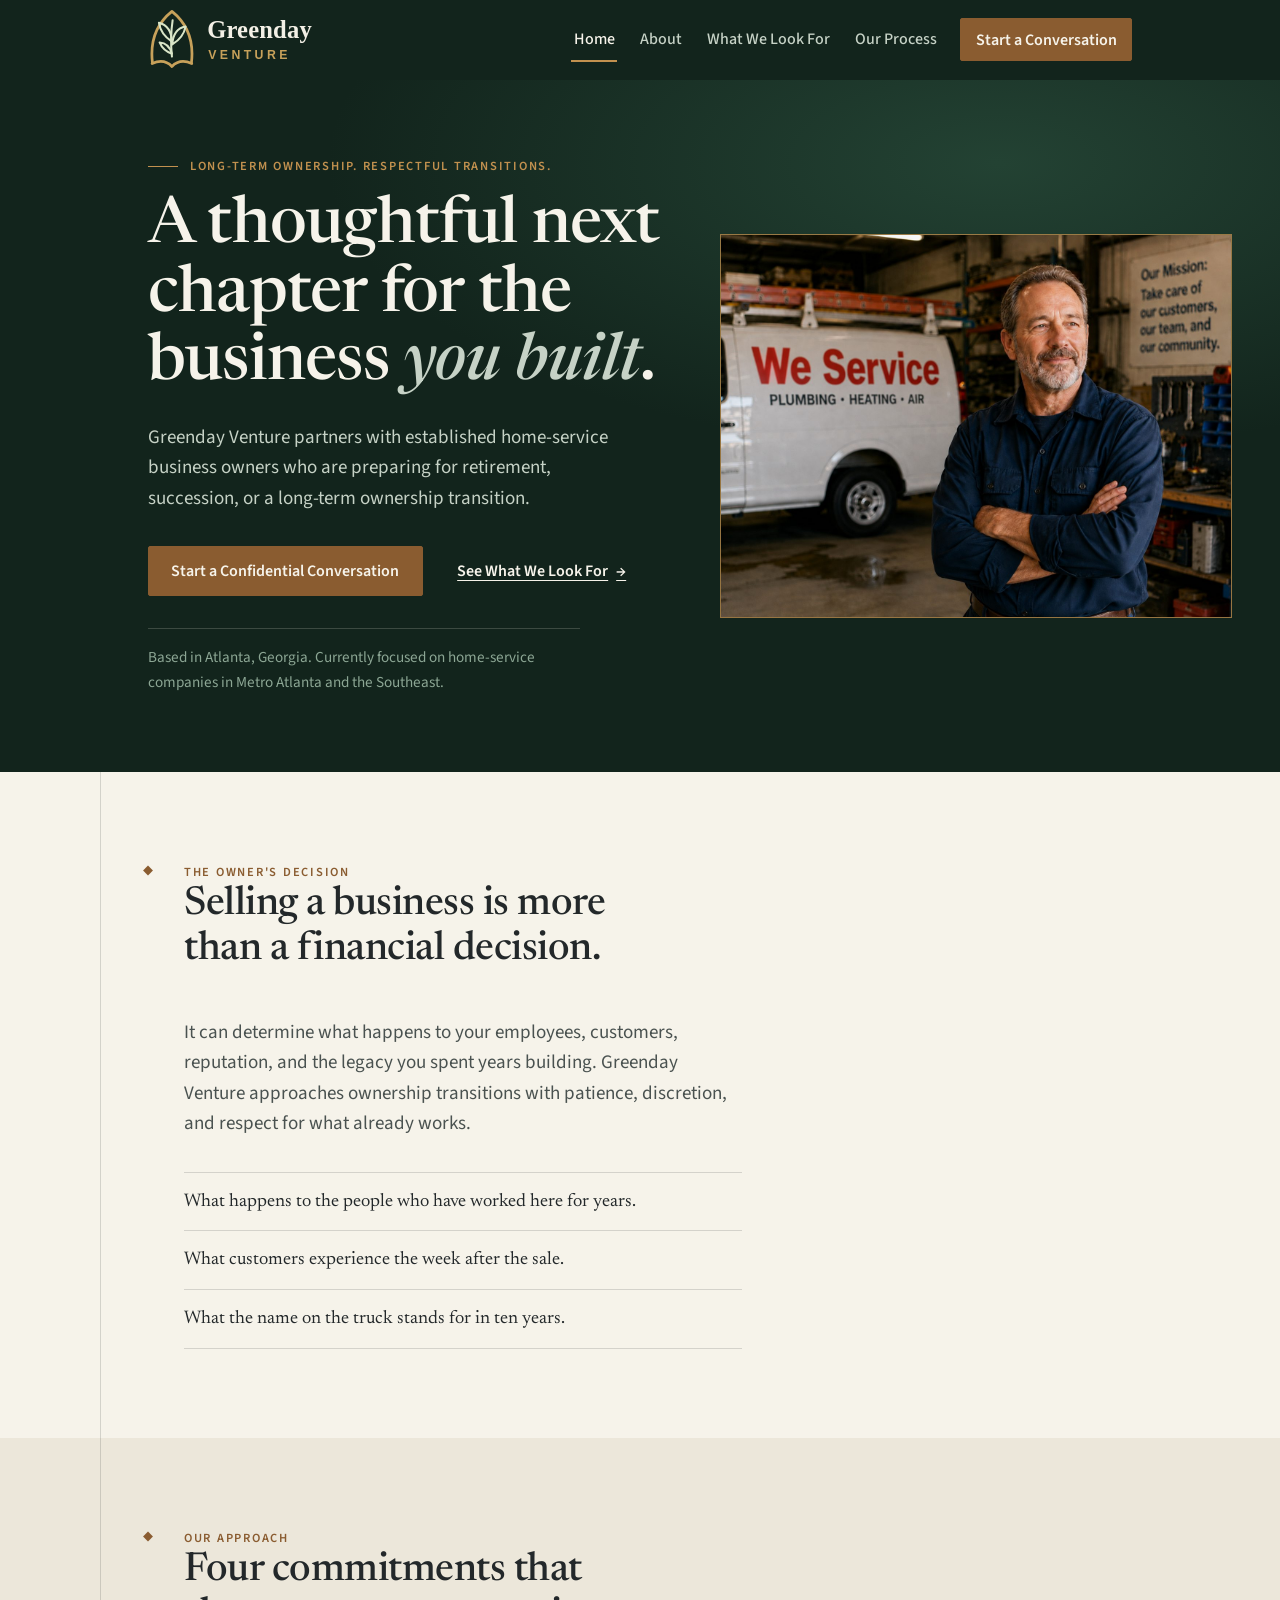
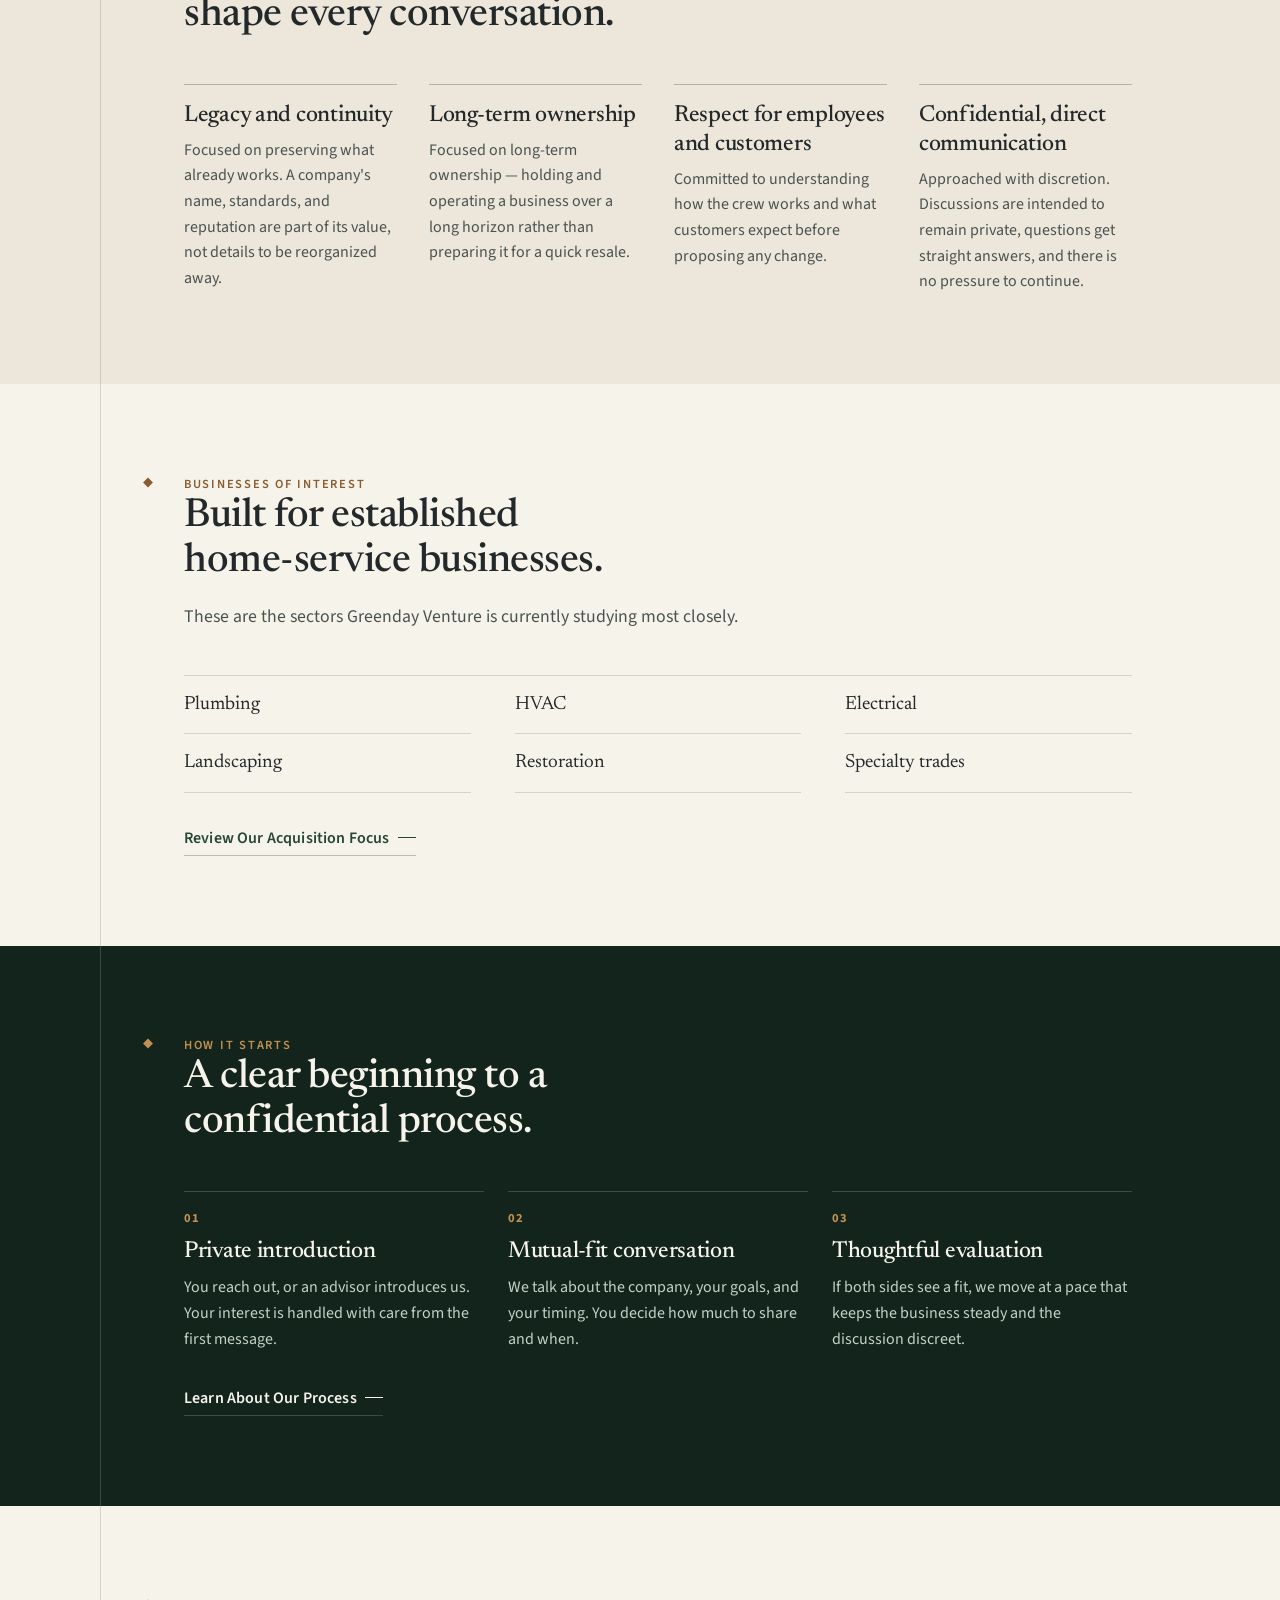
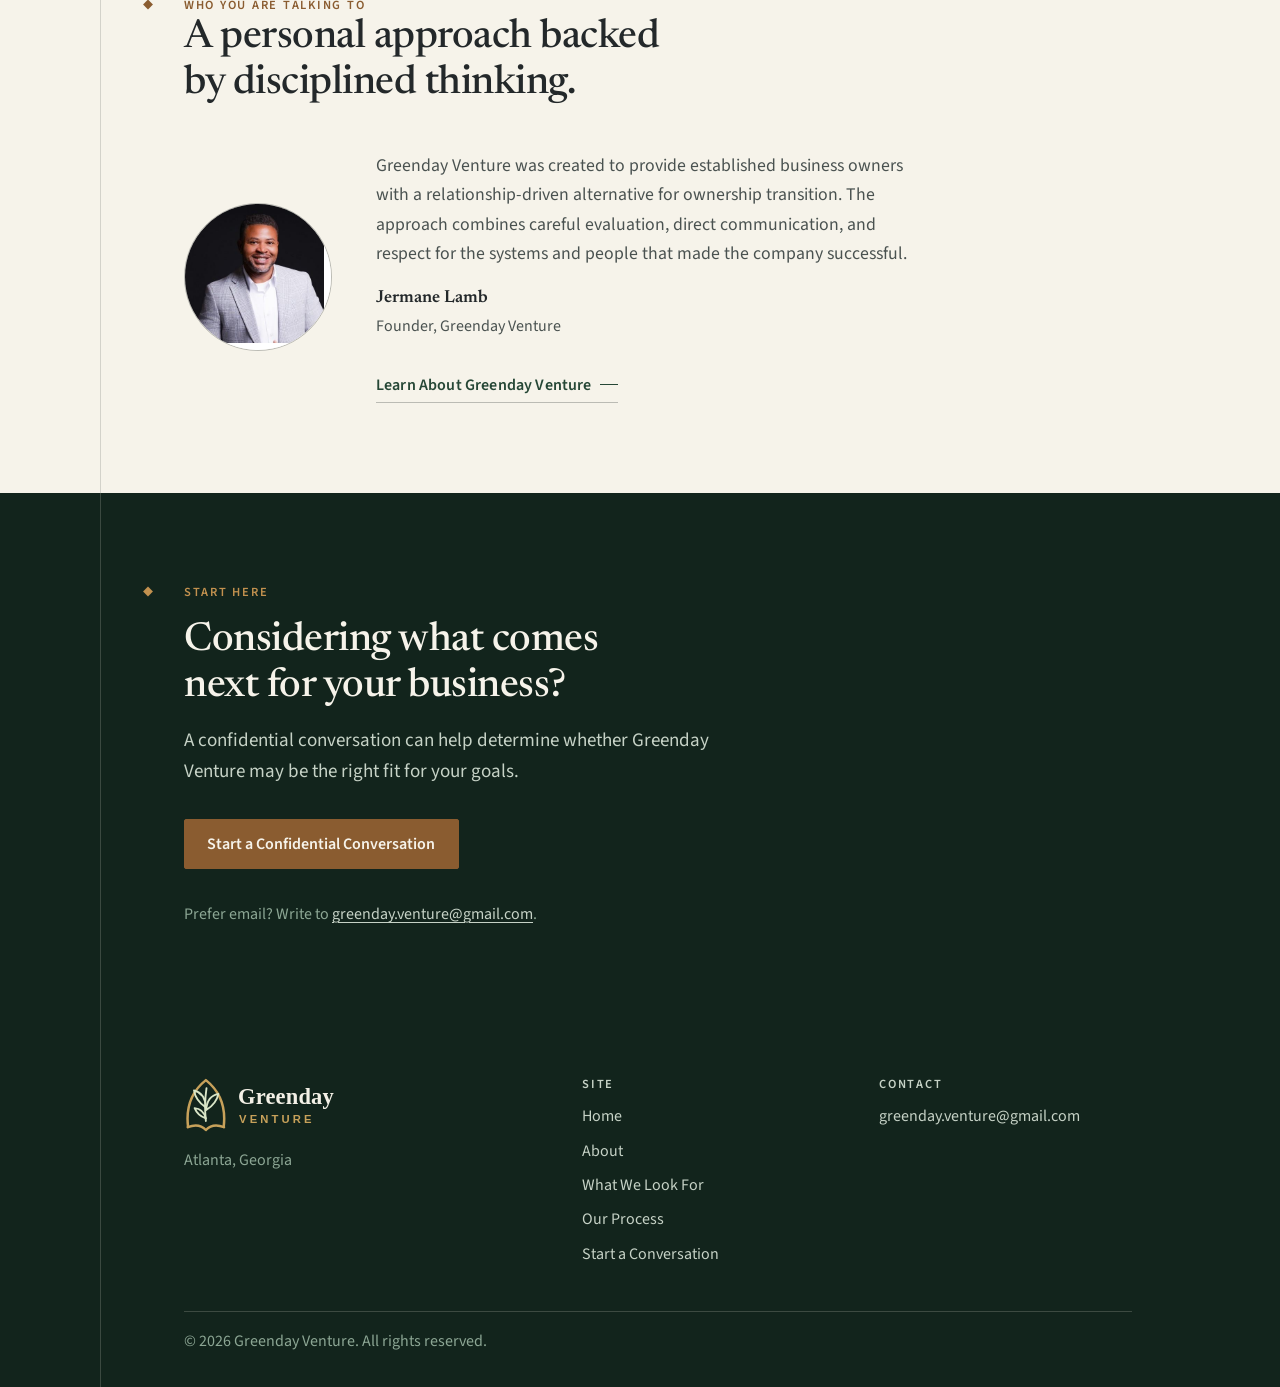
==== commit 3900bd2b: "Rebalance homepage hero, integrate SVG logo and favicon" ====
--- a/index.html
+++ b/index.html
@@ -25,6 +25,7 @@
 <link rel="preconnect" href="https://fonts.gstatic.com" crossorigin>
 <link href="https://fonts.googleapis.com/css2?family=Newsreader:ital,opsz,wght@0,6..72,400;0,6..72,500;0,6..72,600;1,6..72,400&amp;family=Source+Sans+3:wght@400;500;600;700&amp;display=swap" rel="stylesheet">
 <link rel="stylesheet" href="styles.css">
+<link rel="icon" href="Assets/greenday-venture-icon.svg" type="image/svg+xml">
 <script>document.documentElement.classList.add('js');</script>
 
 <!-- Conservative organization data. Only the name, city, email and description
@@ -51,13 +52,16 @@
 
 <header class="site-header">
   <div class="wrap header-bar">
-    <!-- Temporary Greenday Venture logo concept pending client approval. Replace with the client's official logo if supplied. -->
-    <!-- Web copy: original Assets/logo.png is preserved unchanged. This file is
-         the same artwork tightly cropped (68% of the source was blank page) with
-         the white background made transparent. No colour, shape or proportion
-         was altered. -->
+    <!-- Temporary Greenday Venture logo concept pending client approval. The SVG
+         is still a concept mark, not an approved logo. Replace with the client's
+         official logo if supplied. -->
+    <!-- Vector logo. Assets/greenday-venture-logo-source.svg is the supplied file,
+         preserved unchanged. This web copy differs only in its viewBox (the
+         supplied frame carried ~40% empty space to the right of the artwork) and
+         in a broader system-font fallback list. No path, colour, position or
+         proportion was altered. -->
     <a class="site-logo-link" href="index.html">
-      <img class="site-logo" src="Assets/greenday-venture-logo.png" alt="Greenday Venture" width="568" height="215">
+      <img class="site-logo" src="Assets/greenday-venture-logo.svg" alt="Greenday Venture" width="512" height="186">
     </a>
 
     <button class="nav-toggle" type="button" aria-expanded="false" aria-controls="primary-nav">
@@ -84,13 +88,17 @@
     <div class="wrap">
       <div class="hero-grid">
         <div class="hero-inner">
-          <p class="eyebrow marked">Long-Term Ownership. Respectful Transitions.</p>
+          <p class="eyebrow eyebrow--line">Long-Term Ownership. Respectful Transitions.</p>
           <h1>A thoughtful next chapter for the business <em>you built</em>.</h1>
           <p class="lede">Greenday Venture partners with established home-service business owners who are preparing for retirement, succession, or a long-term ownership transition.</p>
-          <div class="btn-row">
+          <div class="hero-actions">
             <a class="btn btn--primary" href="contact.html">Start a Confidential Conversation</a>
-            <a class="btn btn--secondary" href="criteria.html">See What We Look For</a>
+            <a class="hero-secondary" href="criteria.html">See What We Look For <span aria-hidden="true">&#8594;</span></a>
           </div>
+          <p class="hero-meta">Based in Atlanta, Georgia. Currently focused on home-service companies in Metro Atlanta and the Southeast.
+            <!-- TODO: Client confirmation required: specific Southeast states. Name
+                 them here once confirmed; until then the wording stays general. -->
+          </p>
         </div>
 
         <!-- Editorial support imagery. This is a stock photograph representing
@@ -107,10 +115,6 @@
         </figure>
       </div>
 
-      <p class="hero-meta">Based in Atlanta, Georgia. Currently focused on home-service companies in Metro Atlanta and the Southeast.
-        <!-- TODO: Client confirmation required: specific Southeast states. Name
-             them here once confirmed; until then the wording stays general. -->
-      </p>
     </div>
   </section>
 
@@ -250,7 +254,7 @@
   <div class="wrap">
     <div class="footer-grid">
       <div class="footer-brand">
-        <img class="footer-logo" src="Assets/greenday-venture-logo.png" alt="Greenday Venture" width="568" height="215">
+        <img class="footer-logo" src="Assets/greenday-venture-logo.svg" alt="Greenday Venture" width="512" height="186">
         <p>Atlanta, Georgia</p>
       </div>
       <div class="footer-nav">
--- a/styles.css
+++ b/styles.css
@@ -50,6 +50,7 @@
   --rule-light: rgba(35, 40, 42, 0.16);
   --rule-strong: rgba(35, 40, 42, 0.28);
   --rule-on-dark: rgba(246, 243, 234, 0.18);
+  --rule-accent-on-dark: rgba(194, 145, 79, 0.75);
   --focus-ring: var(--c-bronze);
   --focus-ring-on-dark: var(--c-bronze-light);
   --error: #8c2f22;
@@ -84,6 +85,7 @@
 
   /* Layout */
   --wrap: 1080px;
+  --wrap-hero: 1300px;
   --measure: 62ch;
   --gutter: clamp(1.25rem, 4vw, 3rem);
   --spine-offset: 2.25rem;
@@ -215,6 +217,18 @@
   max-width: none;
 }
 
+/* Hero eyebrow: a short inline rule instead of the spine's diamond marker,
+   so the hero needs no left rail. */
+.eyebrow--line::before {
+  content: "";
+  display: inline-block;
+  width: 30px;
+  height: 1px;
+  margin-right: 0.75rem;
+  vertical-align: 0.28em;
+  background-color: var(--accent-on-dark);
+}
+
 .lede {
   font-size: var(--fs-body-lg);
   line-height: 1.6;
@@ -286,7 +300,6 @@
 /* The plumb line — one continuous hairline running the height of the page.
    It sits exactly --spine-offset to the left of the text column. */
 .section::before,
-.hero::before,
 .page-head::before,
 .site-footer::before {
   content: "";
@@ -300,7 +313,6 @@
 }
 
 .section--dark::before,
-.hero::before,
 .page-head::before,
 .site-footer::before {
   background-color: var(--rule-on-dark);
@@ -389,7 +401,6 @@
   top: 0;
   z-index: 50;
   background-color: var(--c-green-900);
-  border-bottom: 1px solid var(--rule-on-dark);
 }
 
 .header-bar {
@@ -402,11 +413,12 @@
 }
 
 /* Logo.
-   Assets/greenday-venture-logo.png is a transparent, tightly cropped web copy
-   of Assets/logo.png. Displayed at 180px wide on desktop and 140px on mobile;
-   height follows the natural 2.64:1 proportion, never set independently.
-   TODO: Client confirmation required: this is a concept logo, not an approved
-   mark. */
+   Assets/greenday-venture-logo.svg — true vector, so it stays sharp at any size
+   and on any display density. Displayed 175px wide on desktop, 140px on mobile,
+   160px in the footer; height always follows the natural 2.75:1 proportion and
+   is never set independently.
+   TODO: Client confirmation required: this is still a concept mark, not an
+   approved logo. */
 .site-logo-link {
   display: inline-flex;
   line-height: 0;
@@ -516,7 +528,7 @@
   color: var(--c-ivory);
   border: 1px solid var(--c-bronze);
   border-radius: var(--radius-sm);
-  padding: 0.5rem 0.95rem;
+  padding: 0.45rem 0.9rem;
   font-weight: 600;
 }
 
@@ -647,7 +659,7 @@
 .hero {
   background-color: var(--bg-dark);
   color: var(--c-sage-200);
-  padding-block: clamp(3.5rem, 9vw, 7rem);
+  padding-block: clamp(3rem, 6vw, 5.5rem);
   position: relative;
   overflow: hidden;
 }
@@ -678,43 +690,57 @@
 }
 
 .hero-inner {
-  max-width: 46rem;
-}
-
-/* The two hero labels are longer than the column, so they always stack.
-   Matching their width makes that read as a deliberate pair. */
-.hero .btn {
-  min-width: min(19rem, 100%);
-  text-align: center;
+  max-width: 40rem;
+}
+
+.hero-actions {
+  display: flex;
+  flex-wrap: wrap;
+  align-items: center;
+  gap: var(--sp-3) var(--sp-6);
+  margin-top: var(--sp-6);
+}
+
+/* Secondary action is a quiet text link, not a second button, so the primary
+   CTA carries the hierarchy alone. Padding keeps the tap target at 44px. */
+.hero-secondary {
+  display: inline-flex;
+  align-items: center;
+  gap: 0.5rem;
+  min-height: 44px;
+  padding: 0.6rem 0.15rem;
+  color: var(--c-sage-200);
+  font-size: 1rem;
+  font-weight: 600;
+  text-decoration: underline;
+  text-decoration-thickness: 1px;
+  text-underline-offset: 0.25em;
+}
+
+.hero-secondary:hover {
+  color: var(--c-ivory);
+  text-decoration-color: var(--accent-on-dark);
+  text-decoration-thickness: 2px;
 }
 
 .hero-figure {
   margin: 0;
   position: relative;
-}
-
+  /* Below 900px the image stacks under the copy and shares its block width,
+     so the two stay on one axis. On phones the cap is never reached. */
+  max-width: 40rem;
+}
+
+/* One restrained treatment only: a single 1px bronze border. No offset outline,
+   no radius, no shadow, no card. */
 .hero-figure img {
+  display: block;
   width: 100%;
   height: auto;
   aspect-ratio: 4 / 3;
   object-fit: cover;
-  object-position: 58% center;
-  border-radius: var(--radius-md);
-  border: 1px solid var(--rule-on-dark);
-}
-
-/* A quiet bronze corner rule so the photograph reads as part of the layout
-   rather than a pasted-in stock image. */
-.hero-figure::after {
-  content: "";
-  position: absolute;
-  left: calc(var(--sp-4) * -1);
-  bottom: calc(var(--sp-4) * -1);
-  width: 42%;
-  max-width: 180px;
-  height: 1px;
-  background-color: var(--accent-on-dark);
-  opacity: 0.9;
+  object-position: 46% center;
+  border: 1px solid var(--rule-accent-on-dark);
 }
 
 .hero h1 {
@@ -735,10 +761,10 @@
 }
 
 .hero-meta {
-  margin-top: var(--sp-7);
+  margin-top: var(--sp-6);
   padding-top: var(--sp-4);
   border-top: 1px solid var(--rule-on-dark);
-  font-size: var(--fs-small);
+  font-size: 0.95rem;
   color: var(--c-sage-400);
   max-width: 54ch;
 }
@@ -1344,16 +1370,38 @@
 
 @media (min-width: 900px) {
   .site-logo {
-    width: 180px;
+    width: 175px;
+  }
+
+  /* The header keeps the global wrapper, so interior pages are untouched. */
+  .site-header .wrap {
+    padding-left: var(--gutter);
+  }
+
+  /* The homepage hero gets its own wider container, but anchored: its left edge
+     stays exactly where the header logo sits, and it extends to the right out to
+     the page gutter, capped at --wrap-hero. Widening symmetrically would have
+     pulled the headline left of the logo and broken the masthead alignment.
+     The global --wrap used by every other section is unchanged, and no left rail
+     is reserved. */
+  .hero .wrap {
+    max-width: var(--wrap-hero);
+    margin-left: calc(max(0px, (100% - var(--wrap)) / 2) + var(--gutter));
+    margin-right: var(--gutter);
+    padding-inline: 0;
   }
 
   .hero-grid {
-    grid-template-columns: minmax(0, 55fr) minmax(0, 45fr);
-    gap: clamp(2rem, 4vw, 3.75rem);
-  }
-
-  .hero-figure img {
-    aspect-ratio: 3 / 2;
+    grid-template-columns: minmax(0, 51fr) minmax(0, 49fr);
+    gap: clamp(2.25rem, 3vw, 3.5rem);
+  }
+
+  .hero-inner {
+    max-width: 640px;
+  }
+
+  .hero-figure {
+    max-width: none;
   }
 
   .site-nav {
@@ -1365,7 +1413,6 @@
   }
 
   .section::before,
-  .hero::before,
   .page-head::before,
   .site-footer::before,
   .marked::before {
@@ -1397,19 +1444,6 @@
   }
 }
 
-/* Above 1200px the hero photograph breaks out of the content column and runs
-   out to the page's outer margin, so its right edge lines up with the gutter
-   the rest of the site uses. The text column stays on the shared grid. */
-@media (min-width: 1200px) {
-  .hero-figure {
-    margin-right: calc(-1 * (100vw - var(--wrap)) / 2);
-  }
-
-  .hero-figure img {
-    border-radius: var(--radius-md) 0 0 var(--radius-md);
-    border-right: 0;
-  }
-}
 
 /* ==========================================================================
    Reduced Motion
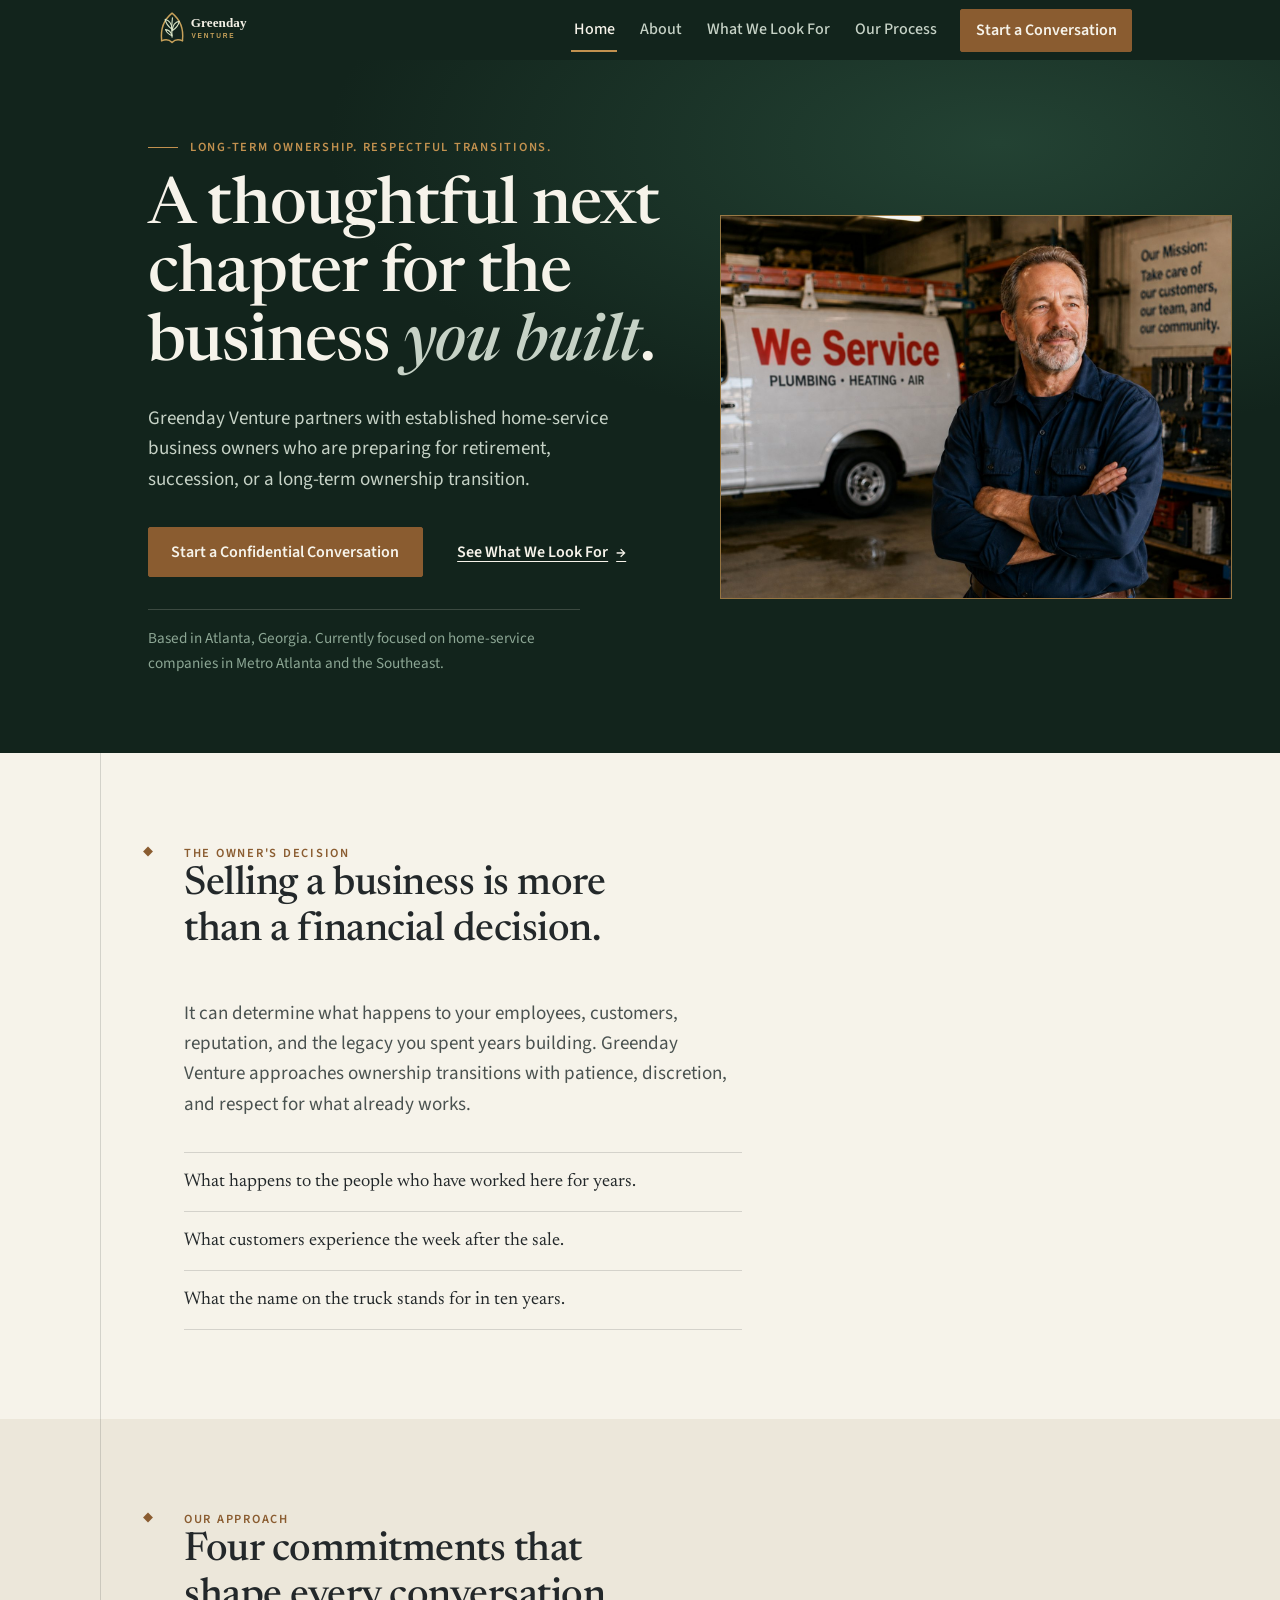
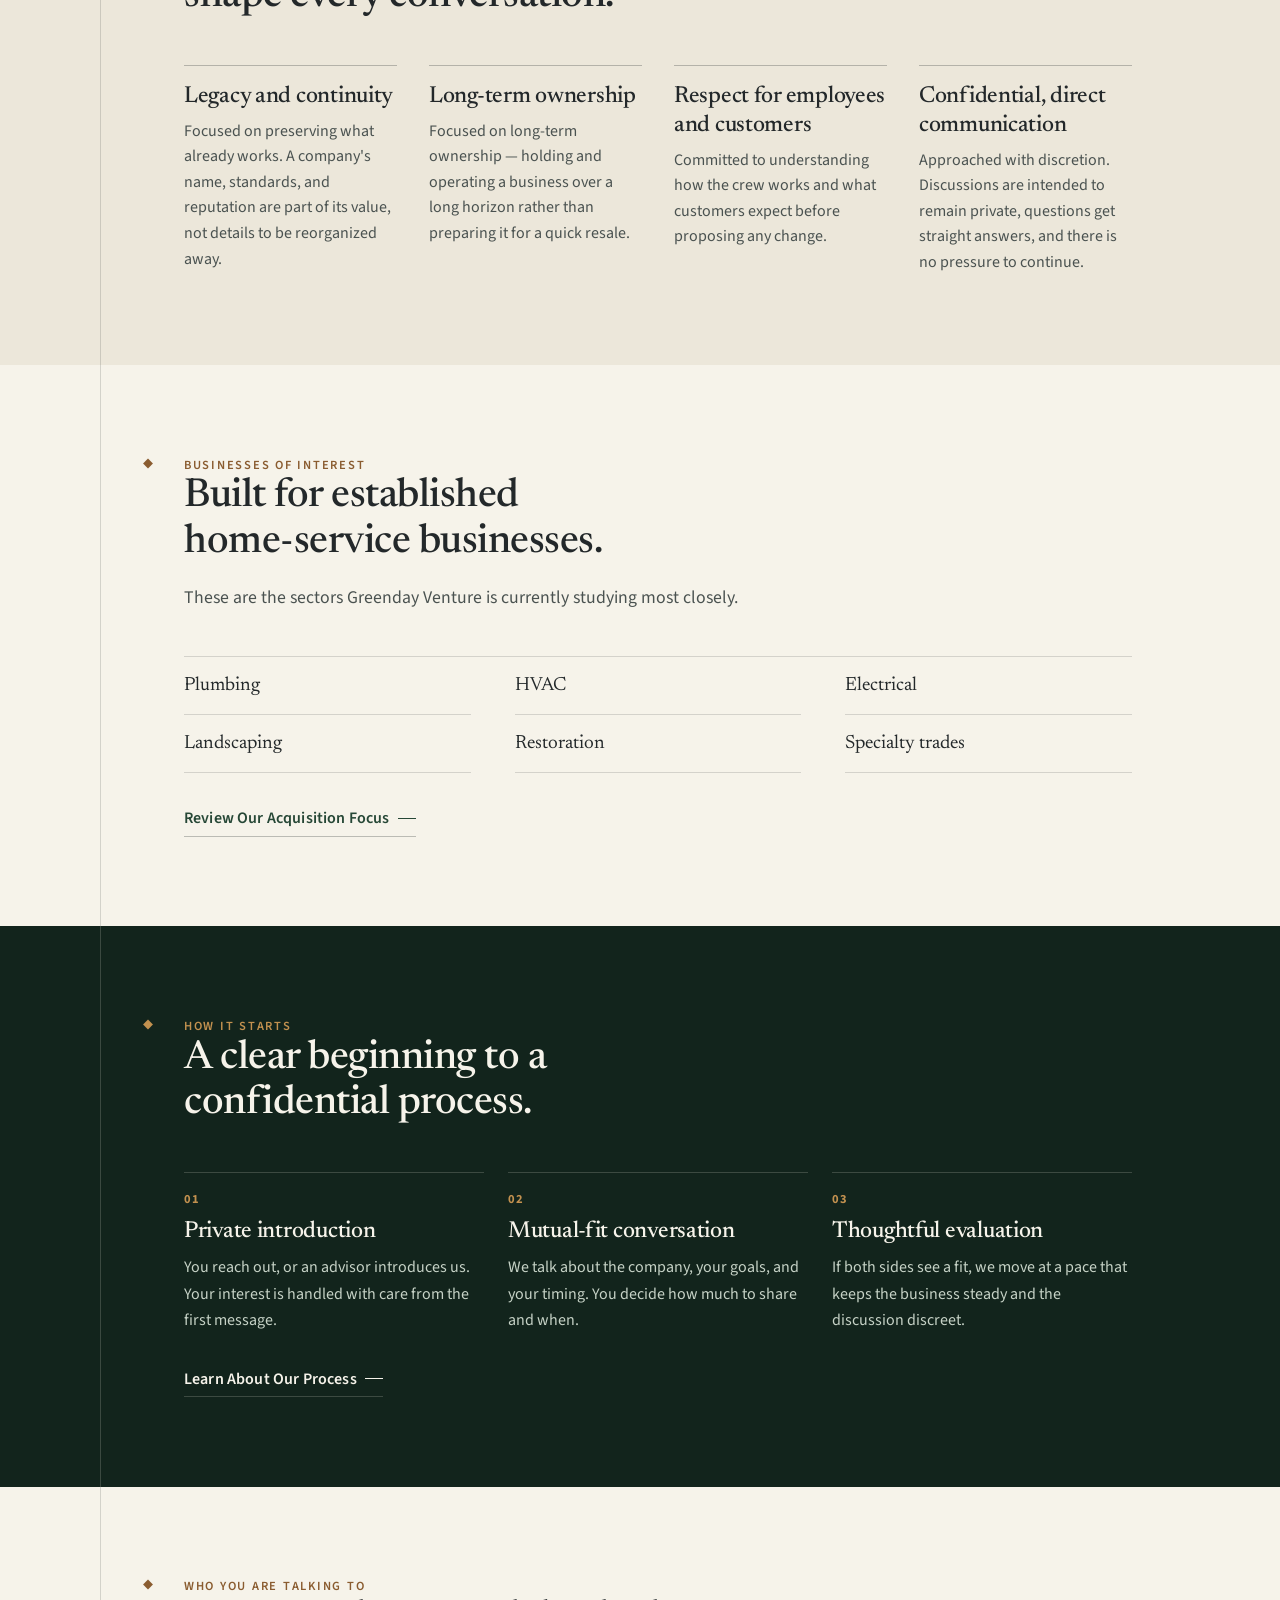
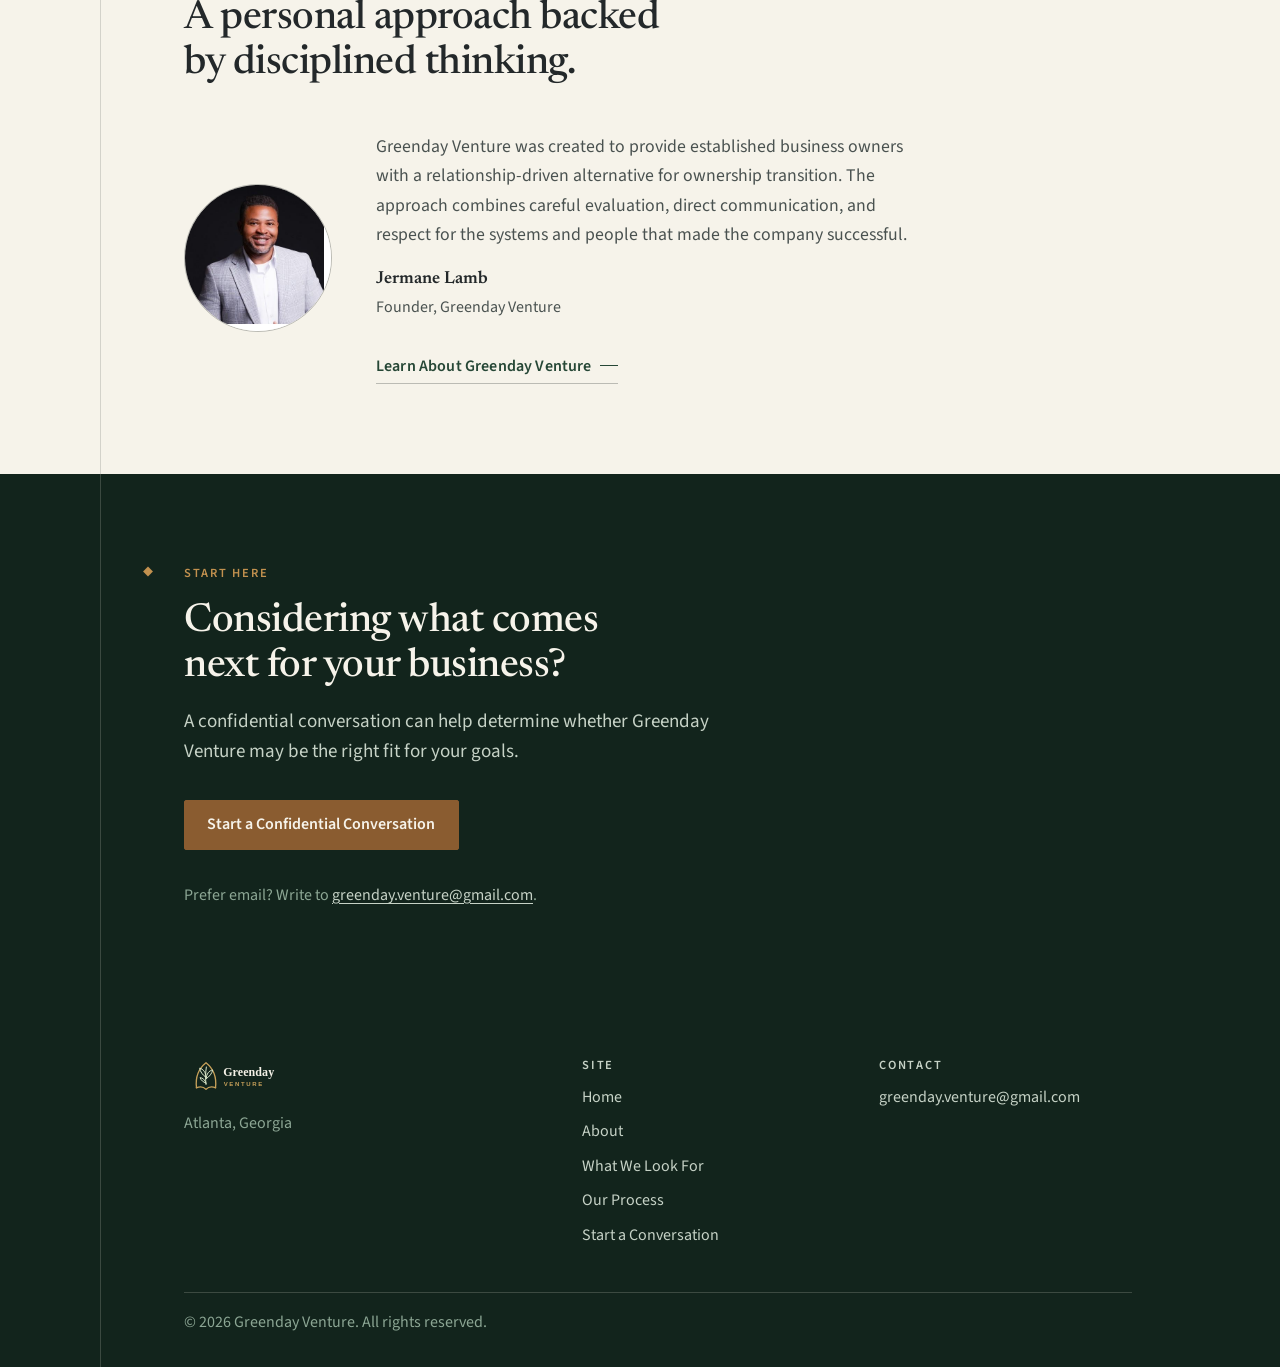
==== commit dde376b5: "Rebalance homepage hero, integrate SVG logo and favicon" ====
--- a/index.html
+++ b/index.html
@@ -61,7 +61,7 @@
          in a broader system-font fallback list. No path, colour, position or
          proportion was altered. -->
     <a class="site-logo-link" href="index.html">
-      <img class="site-logo" src="Assets/greenday-venture-logo.svg" alt="Greenday Venture" width="512" height="186">
+      <img class="site-logo" src="Assets/greenday-venture-logo.svg" alt="Greenday Venture" width="960" height="240">
     </a>
 
     <button class="nav-toggle" type="button" aria-expanded="false" aria-controls="primary-nav">
@@ -254,7 +254,7 @@
   <div class="wrap">
     <div class="footer-grid">
       <div class="footer-brand">
-        <img class="footer-logo" src="Assets/greenday-venture-logo.svg" alt="Greenday Venture" width="512" height="186">
+        <img class="footer-logo" src="Assets/greenday-venture-logo.svg" alt="Greenday Venture" width="960" height="240">
         <p>Atlanta, Georgia</p>
       </div>
       <div class="footer-nav">
--- a/styles.css
+++ b/styles.css
@@ -415,24 +415,43 @@
 /* Logo.
    Assets/greenday-venture-logo.svg — true vector, so it stays sharp at any size
    and on any display density. Displayed 175px wide on desktop, 140px on mobile,
-   160px in the footer; height always follows the natural 2.75:1 proportion and
-   is never set independently.
+   160px in the footer; height always follows the natural 4:1 proportion and
+   is never set independently. The SVG's natural ratio is 960:240 = 4:1.
    TODO: Client confirmation required: this is still a concept mark, not an
    approved logo. */
 .site-logo-link {
   display: inline-flex;
+  align-items: center;
+  flex-shrink: 0;
+  overflow: visible;
   line-height: 0;
   border-radius: var(--radius-sm);
 }
 
+/* Width only. Height stays auto so the SVG keeps its own 4:1 frame — never set
+   a fixed height, aspect-ratio or object-fit: cover here, any of which would
+   crop the wordmark. */
 .site-logo {
+  display: block;
   width: 140px;
   height: auto;
+  max-width: 100%;
+  object-fit: contain;
 }
 
 .footer-logo {
+  display: block;
   width: 160px;
   height: auto;
+  max-width: 100%;
+  object-fit: contain;
+}
+
+/* Defensive: nothing here was clipping, but the header must never gain a
+   hidden overflow that would cut the mark. */
+.site-header,
+.site-header .wrap {
+  overflow: visible;
 }
 
 /* Text wordmark retained as a fallback if the logo image is ever removed. */
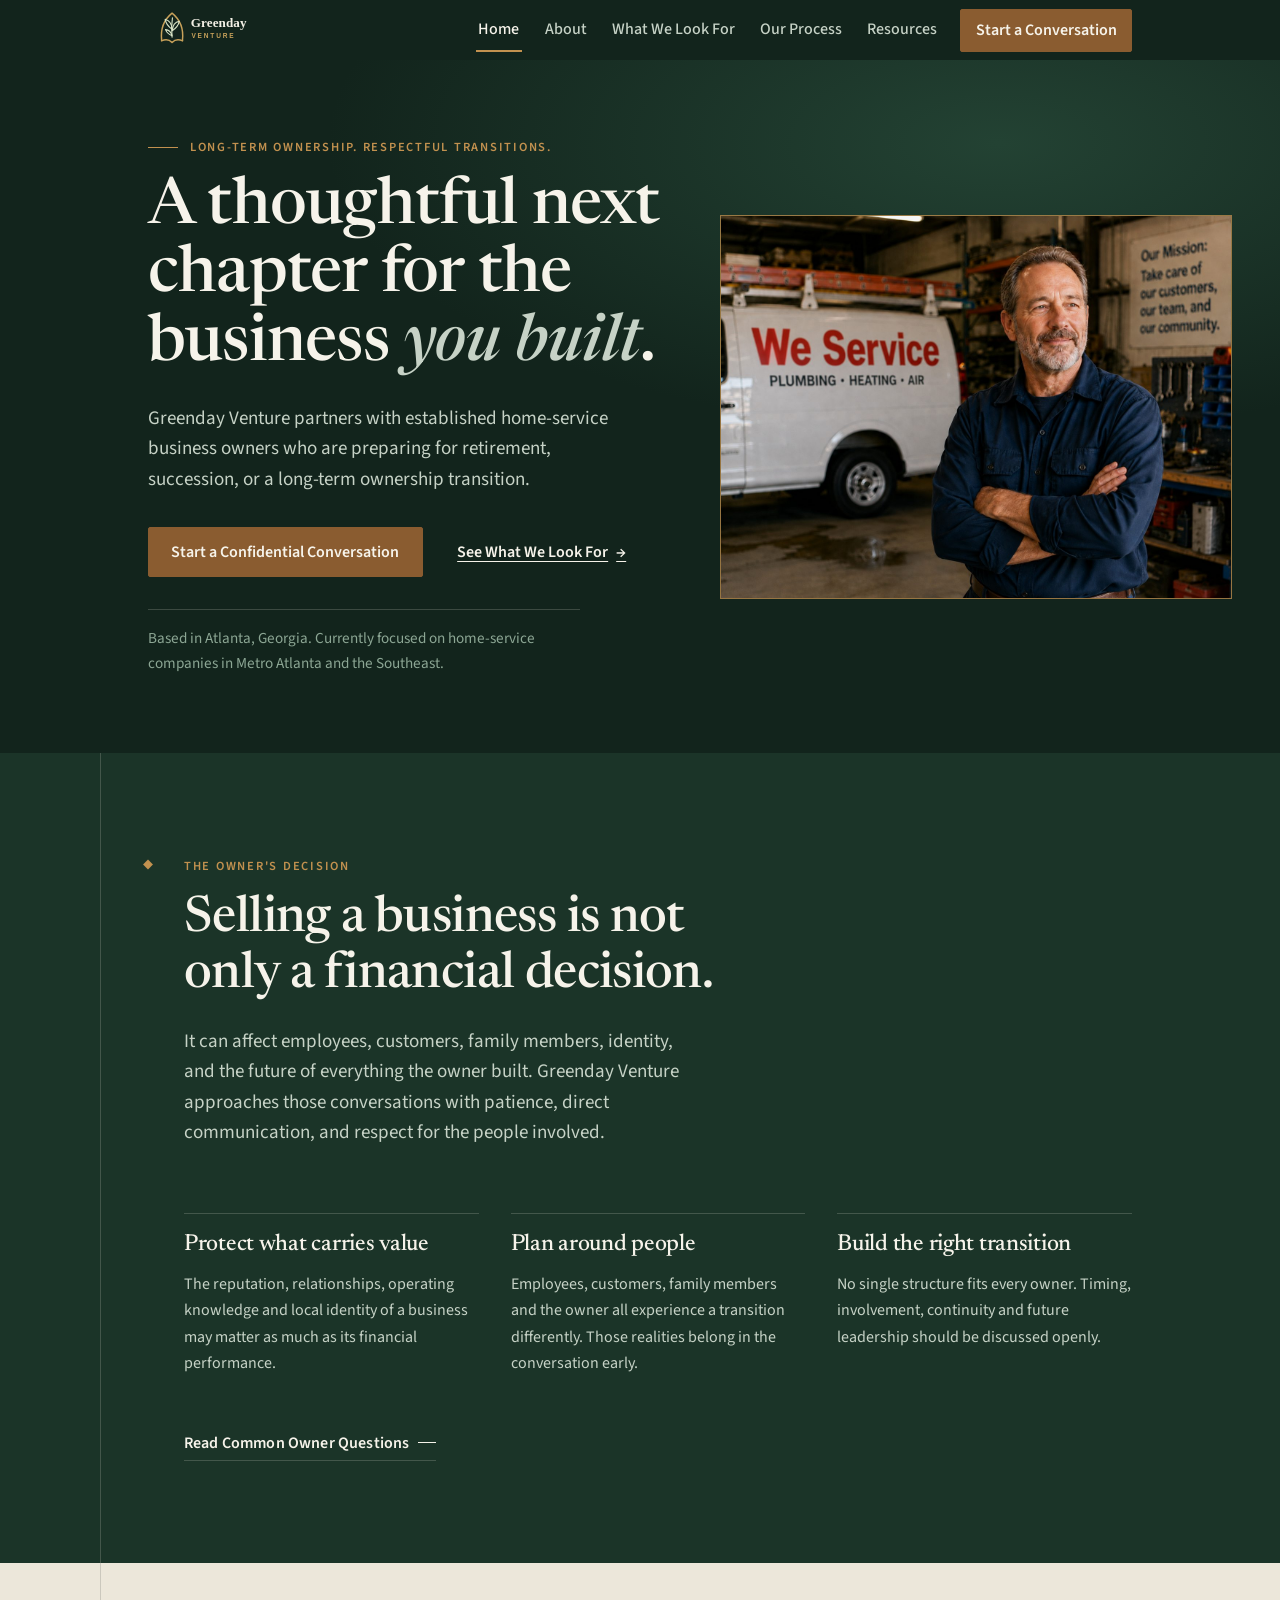
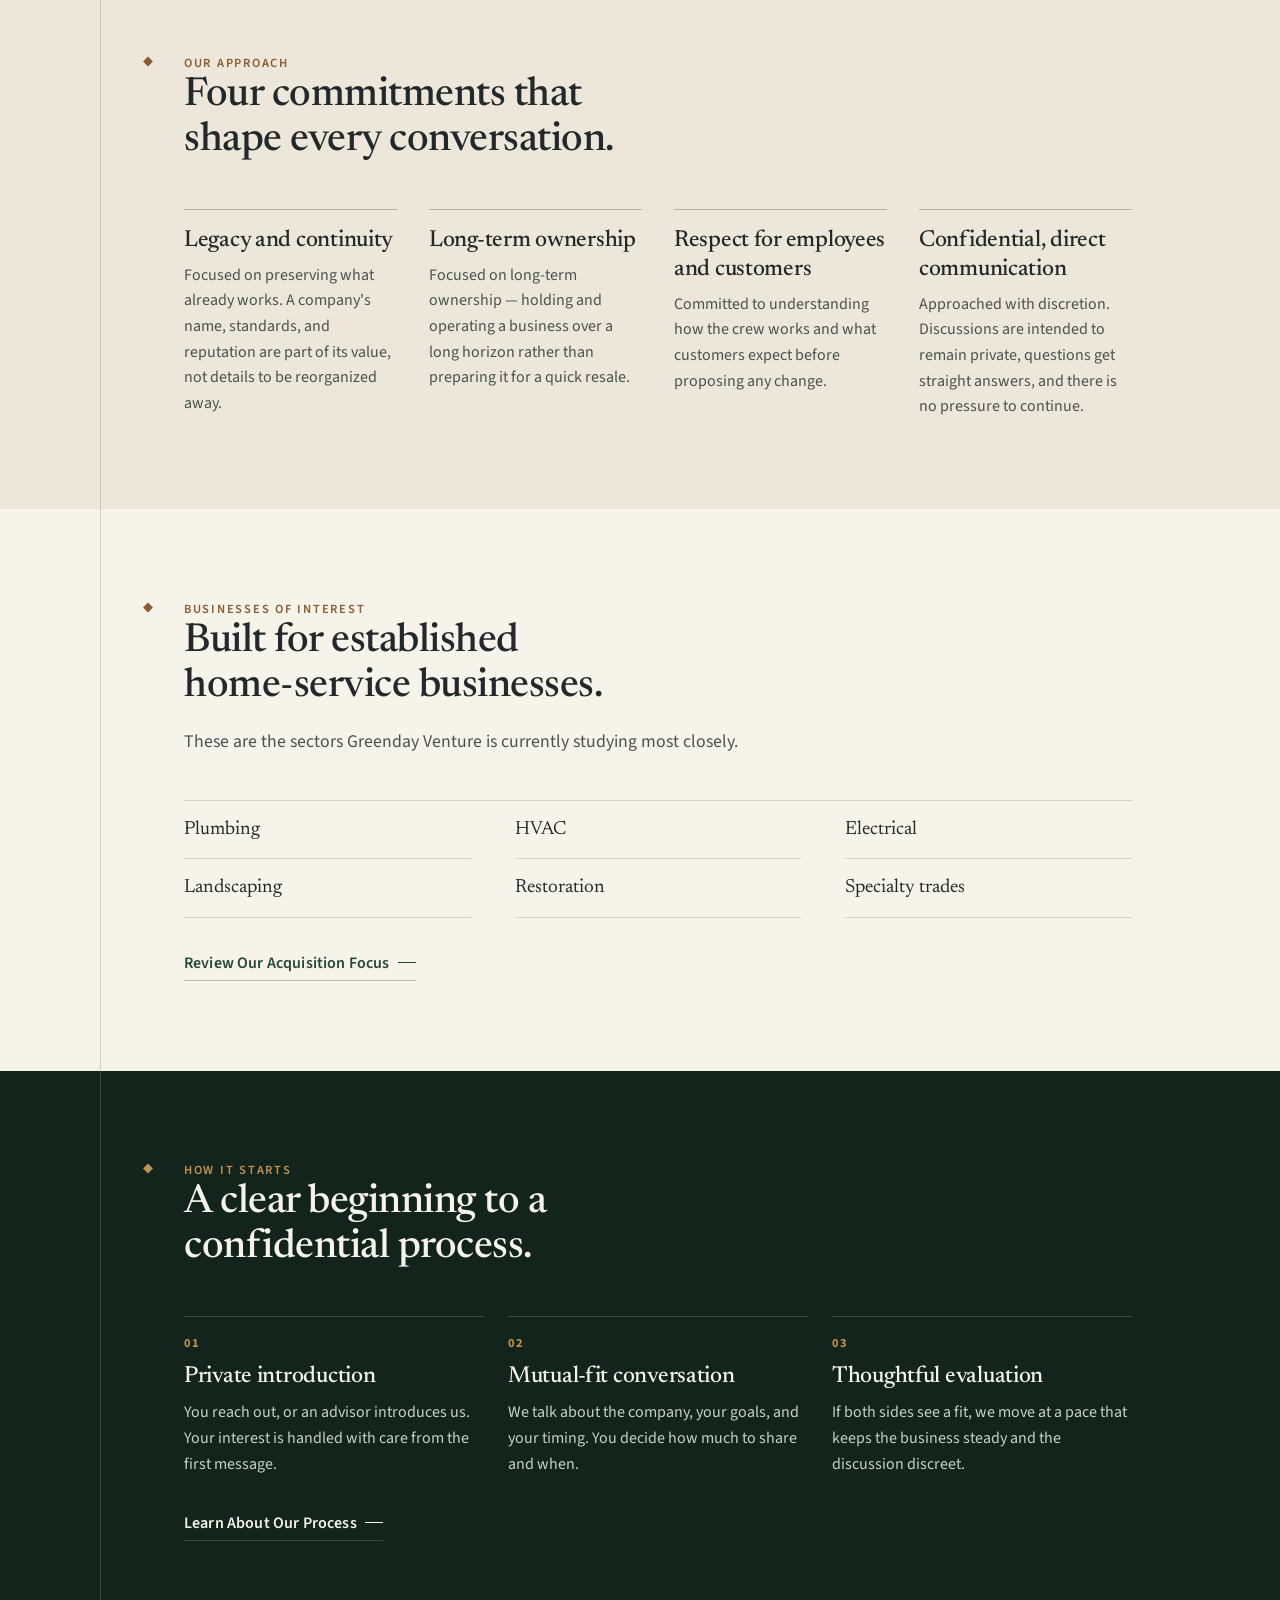
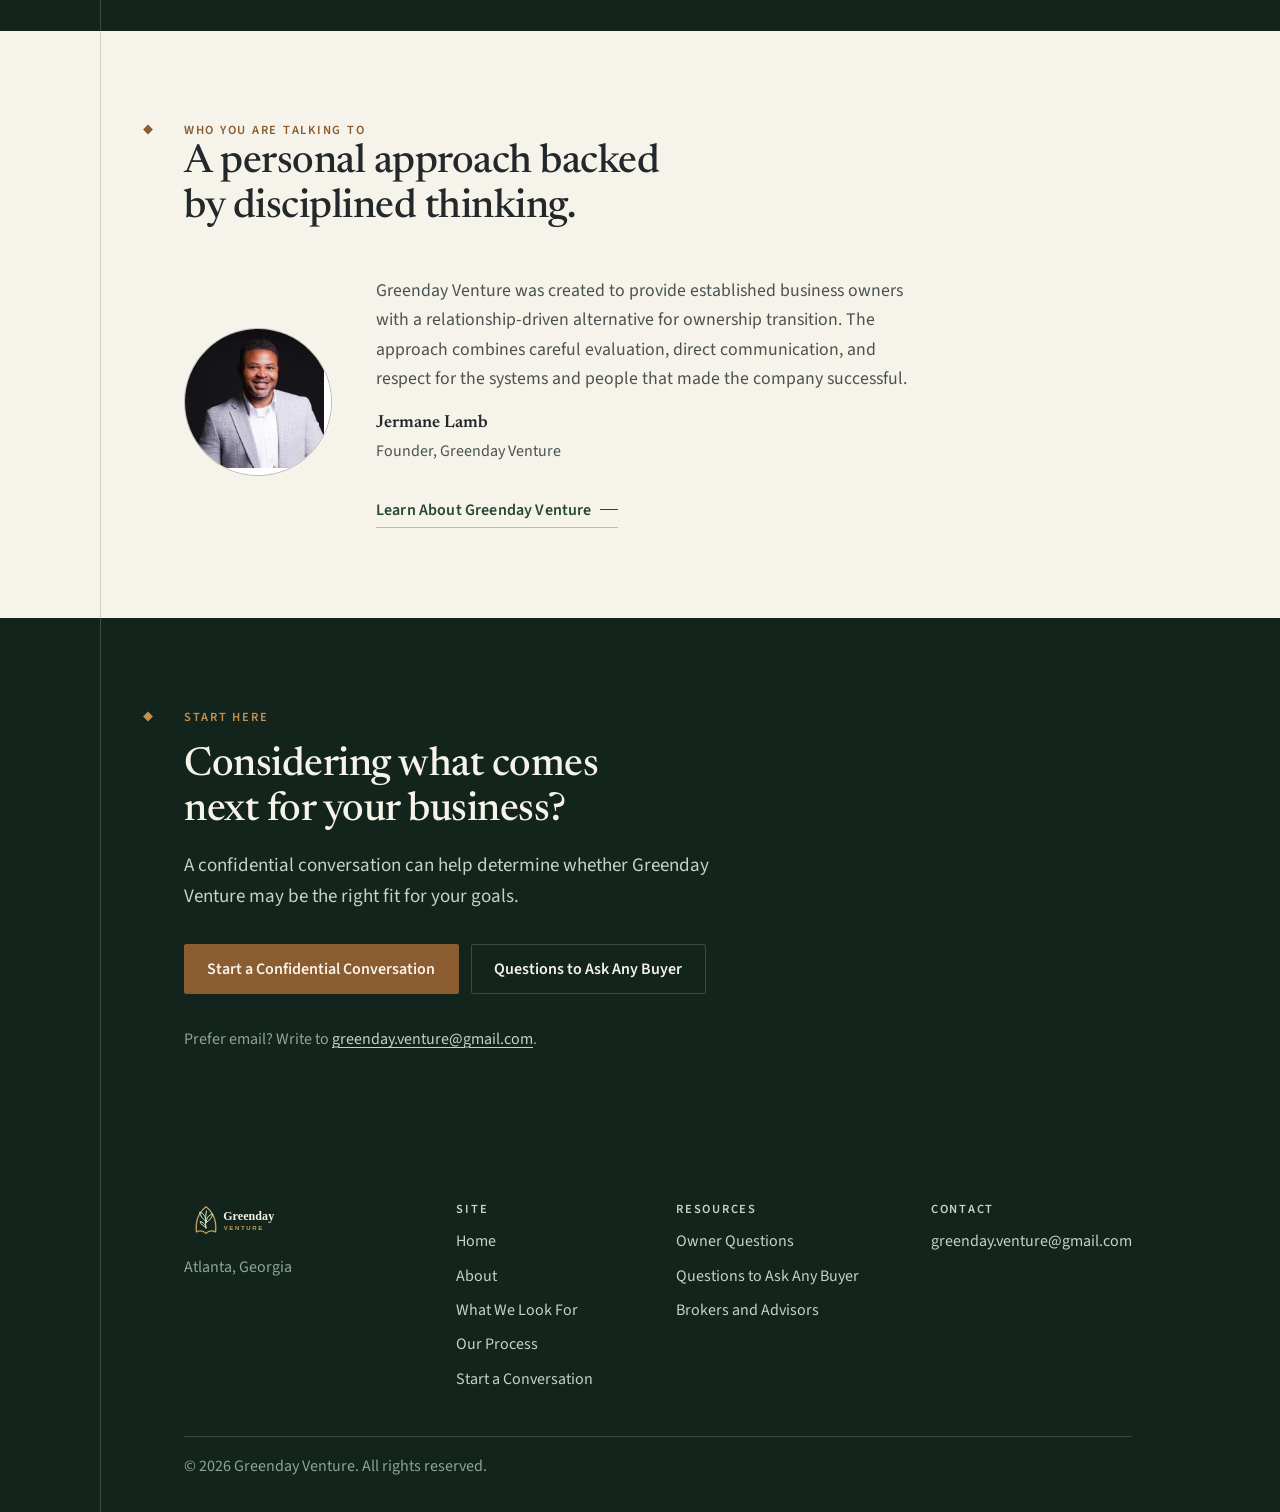
==== commit b510bb30: "Add FAQ, buyer guide, brokers and resources pages; founder letter; homepage statement section" ====
--- a/index.html
+++ b/index.html
@@ -75,6 +75,7 @@
         <li><a href="about.html">About</a></li>
         <li><a href="criteria.html">What We Look For</a></li>
         <li><a href="process.html">Our Process</a></li>
+        <li><a href="resources.html">Resources</a></li>
         <li class="nav-cta"><a href="contact.html">Start a Conversation</a></li>
       </ul>
     </nav>
@@ -118,19 +119,33 @@
     </div>
   </section>
 
-  <!-- Section 3 — The owner's decision -->
-  <section class="section">
-    <div class="wrap">
-      <div class="section-head">
-        <p class="eyebrow marked">The Owner's Decision</p>
-        <h2>Selling a business is more than a financial decision.</h2>
-      </div>
-      <p class="lede">It can determine what happens to your employees, customers, reputation, and the legacy you spent years building. Greenday Venture approaches ownership transitions with patience, discretion, and respect for what already works.</p>
-      <ul class="considerations">
-        <li>What happens to the people who have worked here for years.</li>
-        <li>What customers experience the week after the sale.</li>
-        <li>What the name on the truck stands for in ten years.</li>
-      </ul>
+  <!-- Section 3 — The owner's decision, as a full-width editorial statement.
+       This replaces the earlier compact version of the same section rather than
+       duplicating it: the homepage already made this argument once, and saying
+       it twice would have weakened both. -->
+  <!-- Draft content pending Jermane Lamb's review and approval. -->
+  <section class="section section--statement">
+    <div class="wrap">
+      <p class="eyebrow marked">The Owner's Decision</p>
+      <h2 class="statement-headline">Selling a business is not only a financial decision.</h2>
+      <p class="statement-copy">It can affect employees, customers, family members, identity, and the future of everything the owner built. Greenday Venture approaches those conversations with patience, direct communication, and respect for the people involved.</p>
+
+      <div class="principles">
+        <div class="principle">
+          <h3>Protect what carries value</h3>
+          <p>The reputation, relationships, operating knowledge and local identity of a business may matter as much as its financial performance.</p>
+        </div>
+        <div class="principle">
+          <h3>Plan around people</h3>
+          <p>Employees, customers, family members and the owner all experience a transition differently. Those realities belong in the conversation early.</p>
+        </div>
+        <div class="principle">
+          <h3>Build the right transition</h3>
+          <p>No single structure fits every owner. Timing, involvement, continuity and future leadership should be discussed openly.</p>
+        </div>
+      </div>
+
+      <p class="statement-link"><a class="link-more" href="faq.html">Read Common Owner Questions</a></p>
     </div>
   </section>
 
@@ -242,6 +257,7 @@
       <p class="lede">A confidential conversation can help determine whether Greenday Venture may be the right fit for your goals.</p>
       <div class="btn-row">
         <a class="btn btn--primary" href="contact.html">Start a Confidential Conversation</a>
+        <a class="btn btn--secondary" href="questions-for-buyers.html">Questions to Ask Any Buyer</a>
       </div>
       <p class="cta-note">Prefer email? Write to <a href="mailto:greenday.venture@gmail.com">greenday.venture@gmail.com</a>.</p>
     </div>
@@ -267,6 +283,14 @@
           <li><a href="contact.html">Start a Conversation</a></li>
         </ul>
       </div>
+      <div class="footer-nav">
+        <h2>Resources</h2>
+        <ul>
+          <li><a href="faq.html">Owner Questions</a></li>
+          <li><a href="questions-for-buyers.html">Questions to Ask Any Buyer</a></li>
+          <li><a href="brokers.html">Brokers and Advisors</a></li>
+        </ul>
+      </div>
       <div class="footer-contact">
         <h2>Contact</h2>
         <p><a href="mailto:greenday.venture@gmail.com">greenday.venture@gmail.com</a></p>
--- a/styles.css
+++ b/styles.css
@@ -808,6 +808,81 @@
   color: var(--text-strong);
 }
 
+/* Section 3 — full-width editorial statement. Deliberately breaks the
+   eyebrow / headline / body / link rhythm the rest of the page uses. */
+.section--statement {
+  background-color: var(--c-green-800);
+  color: var(--c-sage-200);
+  padding-block: clamp(4rem, 8vw, 7rem);
+}
+
+.section--statement::before {
+  background-color: var(--rule-on-dark);
+}
+
+.section--statement .eyebrow {
+  color: var(--accent-on-dark);
+}
+
+.section--statement .marked::before,
+.section--statement .marked::after {
+  background-color: var(--accent-on-dark);
+}
+
+.statement-headline {
+  color: var(--c-ivory);
+  font-size: clamp(1.9rem, 1.2rem + 2.6vw, 3.15rem);
+  line-height: 1.1;
+  max-width: 20ch;
+  margin-bottom: var(--sp-5);
+}
+
+.statement-copy {
+  font-size: var(--fs-body-lg);
+  line-height: 1.6;
+  color: var(--c-sage-200);
+  max-width: 58ch;
+}
+
+.principles {
+  display: grid;
+  gap: var(--sp-6);
+  margin-top: clamp(2.75rem, 5vw, 4.5rem);
+}
+
+.principle {
+  padding-top: var(--sp-4);
+  border-top: 1px solid var(--rule-on-dark);
+}
+
+.principle h3 {
+  color: var(--c-ivory);
+  margin-bottom: var(--sp-3);
+}
+
+.principle p {
+  font-size: var(--fs-small);
+  color: var(--c-sage-200);
+  margin-bottom: 0;
+}
+
+.statement-link {
+  margin-top: clamp(2.25rem, 4vw, 3.25rem);
+}
+
+.section--statement .link-more {
+  color: var(--c-ivory);
+  border-bottom-color: var(--rule-on-dark);
+}
+
+.section--statement .link-more:hover {
+  color: var(--accent-on-dark);
+}
+
+.section--statement :focus-visible {
+  outline-color: var(--focus-ring-on-dark);
+}
+
 /* Section 4 — trust pillars */
 .pillars {
   grid-template-columns: 1fr;
@@ -1076,6 +1151,145 @@
   color: var(--accent);
   display: block;
   margin-bottom: var(--sp-2);
+}
+
+/* Founder letter (about.html) */
+.section--letter {
+  background-color: var(--bg-alt);
+}
+
+.letter {
+  max-width: 40rem;
+}
+
+.letter h2 {
+  margin-bottom: var(--sp-6);
+}
+
+.letter p {
+  font-size: var(--fs-body-lg);
+  line-height: 1.68;
+  margin-bottom: var(--sp-5);
+}
+
+.letter-sign {
+  margin-top: var(--sp-7);
+  padding-top: var(--sp-4);
+  border-top: 1px solid var(--rule-strong);
+  font-family: var(--font-display);
+  font-size: 1.15rem;
+  color: var(--text-strong);
+}
+
+.letter-sign span {
+  display: block;
+  font-family: var(--font-body);
+  font-size: var(--fs-small);
+  color: var(--text-body);
+  margin-top: var(--sp-1);
+}
+
+/* FAQ (faq.html) — plain editorial question and answer. No accordion: the
+   answers are short enough to read straight through, and hiding them behind
+   toggles would add a JavaScript dependency for no real benefit. */
+.qa-list {
+  display: grid;
+  gap: var(--sp-7);
+  max-width: 44rem;
+}
+
+.qa {
+  padding-top: var(--sp-5);
+  border-top: 1px solid var(--rule-strong);
+}
+
+.qa-q {
+  font-size: var(--fs-h3);
+  margin-bottom: var(--sp-3);
+}
+
+.qa-a p {
+  margin-bottom: var(--sp-3);
+}
+
+.qa-a p:last-child {
+  margin-bottom: 0;
+}
+
+/* Buyer question guide (questions-for-buyers.html) */
+.qgroups {
+  display: grid;
+  gap: var(--sp-8);
+}
+
+.qgroup {
+  max-width: 44rem;
+}
+
+.qgroup-index {
+  font-family: var(--font-body);
+  font-size: var(--fs-eyebrow);
+  font-weight: 700;
+  letter-spacing: 0.12em;
+  color: var(--accent);
+  margin-bottom: var(--sp-2);
+}
+
+.qgroup h2 {
+  font-size: var(--fs-h3);
+  margin-bottom: var(--sp-2);
+}
+
+.qgroup > p {
+  font-size: var(--fs-small);
+  margin-bottom: var(--sp-4);
+}
+
+.qgroup-list {
+  list-style: none;
+  margin: 0;
+  padding: 0;
+  border-top: 1px solid var(--rule-light);
+}
+
+.qgroup-list li {
+  padding: var(--sp-3) 0;
+  border-bottom: 1px solid var(--rule-light);
+  font-family: var(--font-display);
+  font-size: 1.12rem;
+  line-height: 1.4;
+  color: var(--text-strong);
+}
+
+/* Resources hub (resources.html) */
+.resource-list {
+  display: grid;
+  gap: var(--sp-7);
+  max-width: 46rem;
+}
+
+.resource {
+  padding-top: var(--sp-4);
+  border-top: 1px solid var(--rule-strong);
+}
+
+.resource h2 {
+  font-size: var(--fs-h3);
+  margin-bottom: var(--sp-2);
+}
+
+.resource h2 a {
+  color: var(--text-strong);
+  text-decoration: none;
+}
+
+.resource h2 a:hover {
+  color: var(--accent);
+  text-decoration: underline;
+}
+
+.resource p {
+  margin-bottom: 0;
 }
 
 .contact-layout {
@@ -1167,6 +1381,38 @@
   border-width: 2px;
 }
 
+.field--choice {
+  border: 0;
+  padding: 0;
+  margin-inline: 0;
+}
+
+.field--choice legend {
+  padding: 0;
+  font-size: var(--fs-small);
+  font-weight: 600;
+  color: var(--text-strong);
+  margin-bottom: var(--sp-3);
+}
+
+.choice {
+  display: flex;
+  align-items: center;
+  gap: 0.6rem;
+  min-height: 40px;
+  font-size: var(--fs-small);
+  font-weight: 400;
+  color: var(--text-body);
+  margin-bottom: 0;
+  cursor: pointer;
+}
+
+.choice input {
+  width: auto;
+  margin: 0;
+  accent-color: var(--c-green-700);
+}
+
 .form-status {
   margin-top: var(--sp-5);
   padding: var(--sp-4) var(--sp-5);
@@ -1377,8 +1623,13 @@
   }
 
   .footer-grid {
-    grid-template-columns: 1.4fr 1fr 1fr;
+    grid-template-columns: repeat(2, minmax(0, 1fr));
     gap: var(--sp-7);
+  }
+
+  .principles {
+    grid-template-columns: repeat(3, minmax(0, 1fr));
+    gap: var(--sp-6);
   }
 
   .criteria-list {
@@ -1455,6 +1706,14 @@
   .sector-list {
     grid-template-columns: repeat(3, minmax(0, 1fr));
   }
+
+  .footer-grid {
+    grid-template-columns: 1.3fr 1fr 1.2fr 1fr;
+  }
+
+  .qgroups {
+    gap: var(--sp-9);
+  }
 }
 
 @media (min-width: 1100px) {
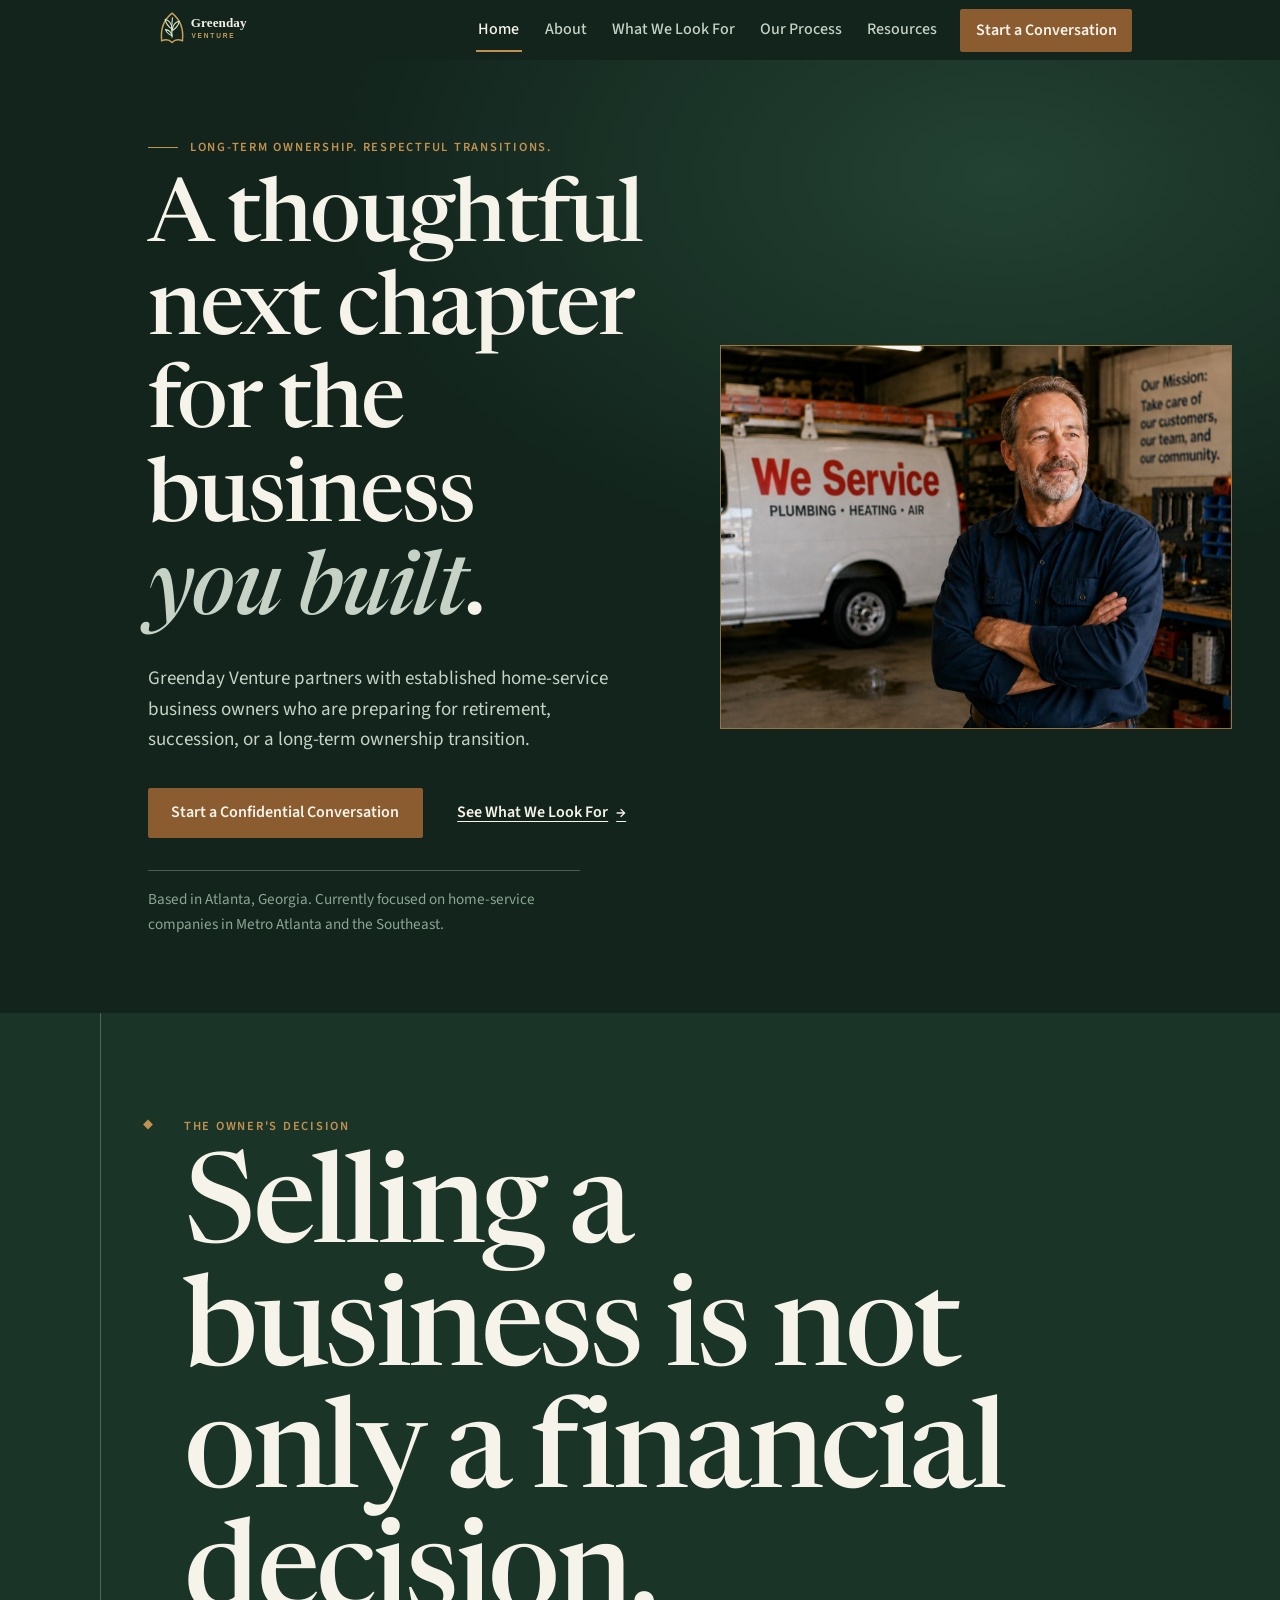
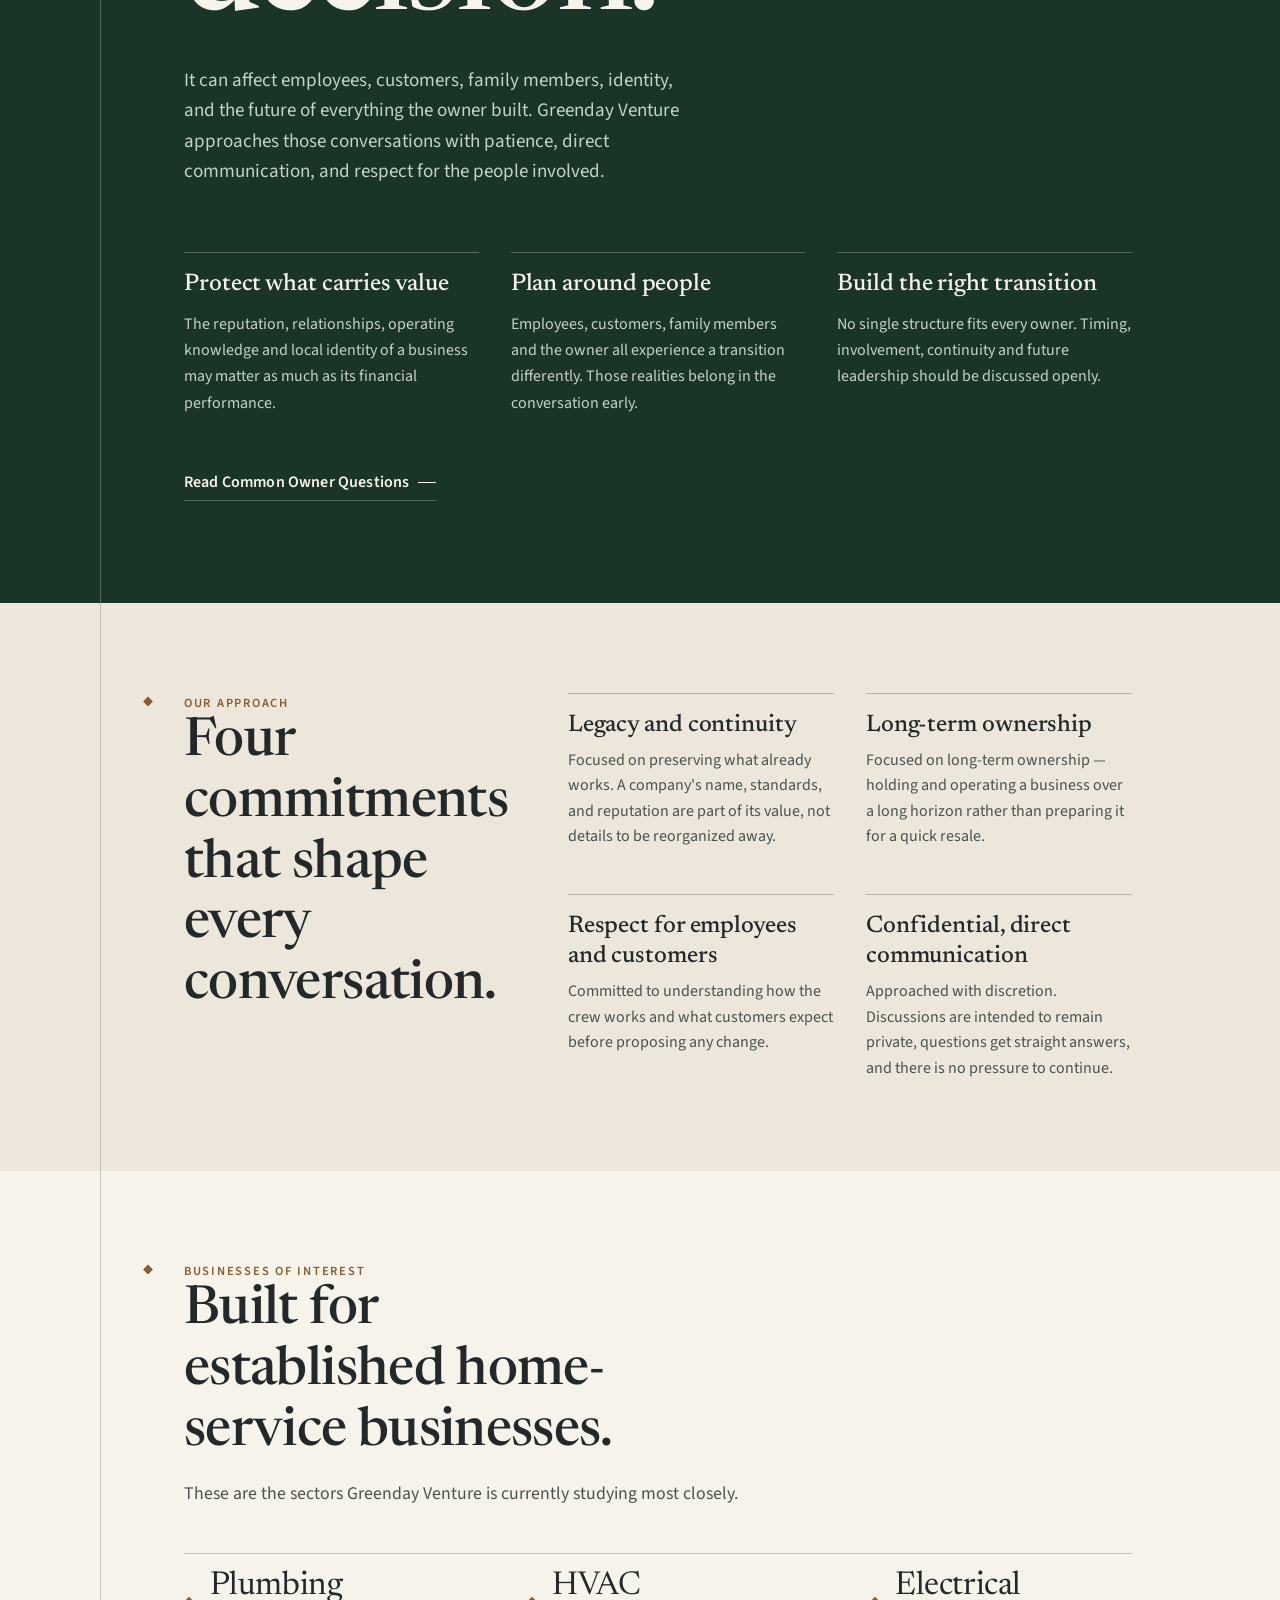
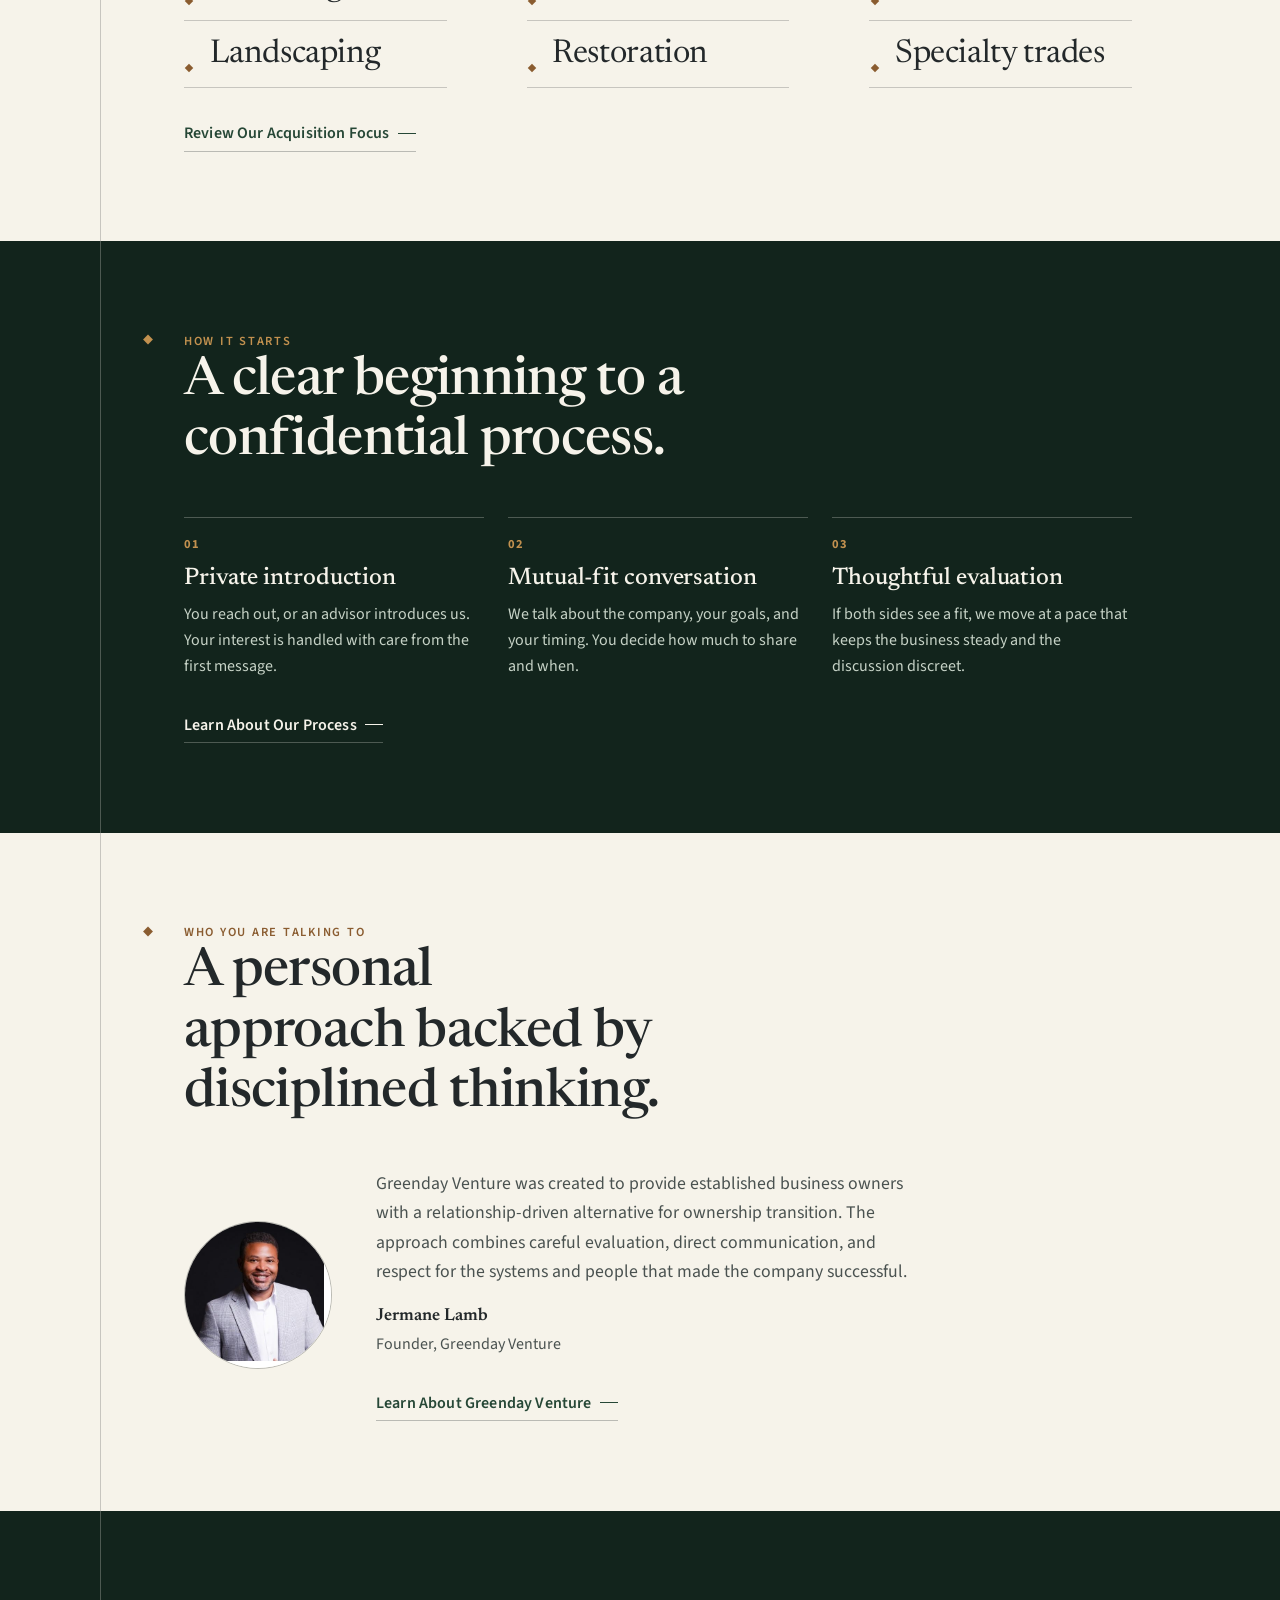
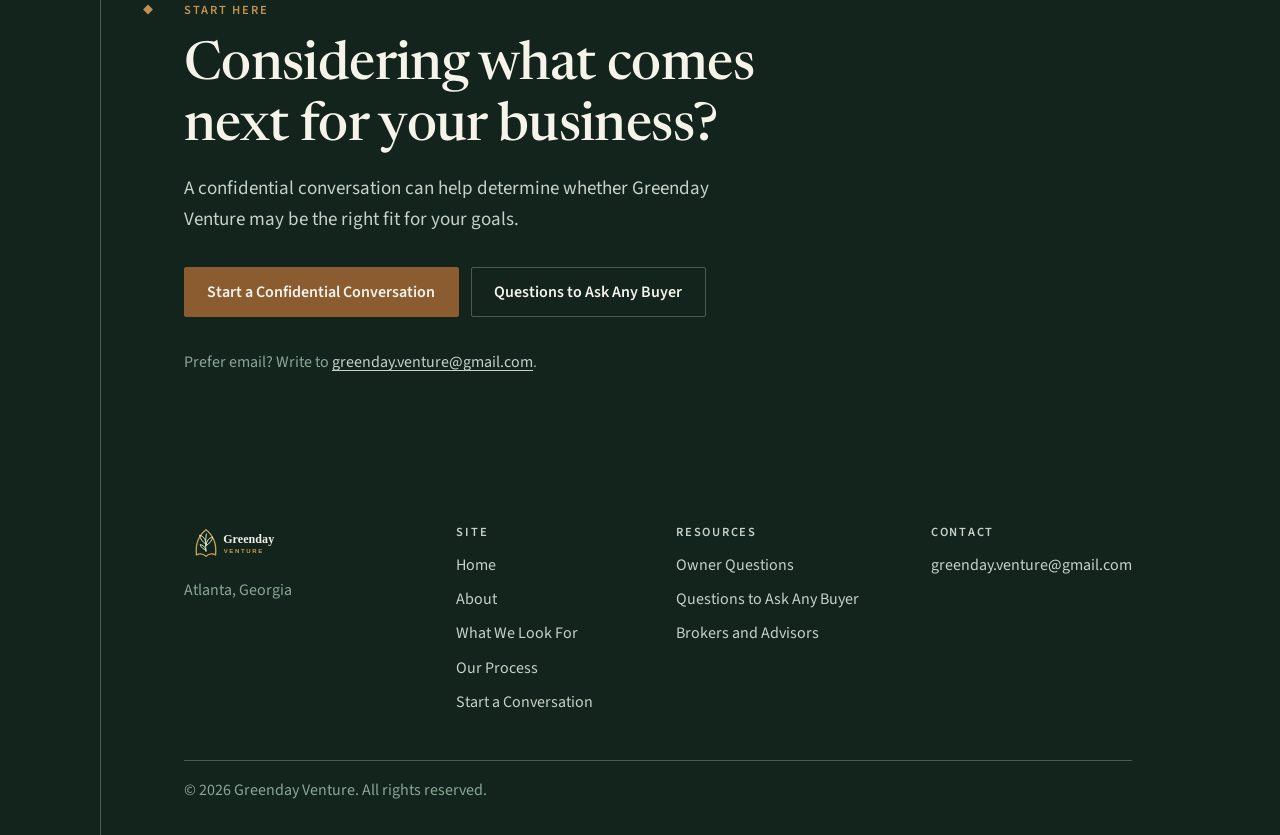
==== commit cd5725c1: "Add 404, share image, favicon set, buyer worksheet; typographic and layout pass" ====
--- a/index.html
+++ b/index.html
@@ -17,15 +17,25 @@
 <meta property="og:title" content="Greenday Venture | Long-Term Ownership for Home-Service Businesses">
 <meta property="og:description" content="A thoughtful next chapter for the business you built. Greenday Venture partners with established home-service business owners preparing for retirement, succession, or ownership transition.">
 <meta property="og:url" content="https://bazeocrisy.github.io/Greenday_Ventures/index.html">
-<!-- TODO: Client confirmation required: approved og:image (1200x630). No
-     approved social sharing image exists yet, so the tag is intentionally
-     omitted rather than pointed at a stand-in file. -->
+<meta property="og:image" content="https://bazeocrisy.github.io/Greenday_Ventures/Assets/og-image.png">
+<meta property="og:image:width" content="1200">
+<meta property="og:image:height" content="630">
+<meta property="og:image:alt" content="Greenday Venture — a thoughtful next chapter for the business you built.">
+<meta name="twitter:card" content="summary_large_image">
 
 <link rel="preconnect" href="https://fonts.googleapis.com">
 <link rel="preconnect" href="https://fonts.gstatic.com" crossorigin>
-<link href="https://fonts.googleapis.com/css2?family=Newsreader:ital,opsz,wght@0,6..72,400;0,6..72,500;0,6..72,600;1,6..72,400&amp;family=Source+Sans+3:wght@400;500;600;700&amp;display=swap" rel="stylesheet">
+<!-- Stylesheet is fetched at high priority, then applied once loaded, so a slow
+     font server cannot block first paint. The noscript copy keeps it working
+     without JavaScript. -->
+<link rel="preload" as="style" href="https://fonts.googleapis.com/css2?family=Newsreader:ital,opsz,wght@0,6..72,400;0,6..72,500;0,6..72,600;1,6..72,400&amp;family=Source+Sans+3:wght@400;500;600;700&amp;display=swap" onload="this.onload=null;this.rel='stylesheet'">
+<noscript><link rel="stylesheet" href="https://fonts.googleapis.com/css2?family=Newsreader:ital,opsz,wght@0,6..72,400;0,6..72,500;0,6..72,600;1,6..72,400&amp;family=Source+Sans+3:wght@400;500;600;700&amp;display=swap"></noscript>
 <link rel="stylesheet" href="styles.css">
+<link rel="preload" as="image" href="Assets/hero-we-service.jpg" fetchpriority="high">
 <link rel="icon" href="Assets/greenday-venture-icon.svg" type="image/svg+xml">
+<link rel="icon" href="Assets/favicon-32.png" sizes="32x32" type="image/png">
+<link rel="icon" href="Assets/favicon.ico" sizes="any">
+<link rel="apple-touch-icon" href="Assets/apple-touch-icon.png">
 <script>document.documentElement.classList.add('js');</script>
 
 <!-- Conservative organization data. Only the name, city, email and description
@@ -149,8 +159,9 @@
     </div>
   </section>
 
-  <!-- Section 4 — Approach -->
-  <section class="section section--alt">
+  <!-- Section 4 — Approach. Asymmetric split: the heading holds its own column
+       and stays put while the commitments scroll past it. -->
+  <section class="section section--alt section--split">
     <div class="wrap">
       <div class="section-head">
         <p class="eyebrow marked">Our Approach</p>
--- a/styles.css
+++ b/styles.css
@@ -47,9 +47,9 @@
   --text-on-dark-soft: var(--c-sage-400);
   --accent: var(--c-bronze);
   --accent-on-dark: var(--c-bronze-light);
-  --rule-light: rgba(35, 40, 42, 0.16);
+  --rule-light: rgba(35, 40, 42, 0.22);
   --rule-strong: rgba(35, 40, 42, 0.28);
-  --rule-on-dark: rgba(246, 243, 234, 0.18);
+  --rule-on-dark: rgba(246, 243, 234, 0.26);
   --rule-accent-on-dark: rgba(194, 145, 79, 0.75);
   --focus-ring: var(--c-bronze);
   --focus-ring-on-dark: var(--c-bronze-light);
@@ -66,10 +66,11 @@
   --fs-small: 1rem;
   --fs-body: 1.075rem;
   --fs-body-lg: 1.19rem;
-  --fs-h3: clamp(1.22rem, 1.05rem + 0.6vw, 1.45rem);
-  --fs-h2: clamp(1.7rem, 1.3rem + 1.7vw, 2.5rem);
-  --fs-h1: clamp(2.1rem, 1.5rem + 2.6vw, 3.1rem);
-  --fs-hero: clamp(2.35rem, 1.4rem + 4.1vw, 4.05rem);
+  --fs-h3: clamp(1.22rem, 1.05rem + 0.6vw, 1.5rem);
+  --fs-h2: clamp(1.9rem, 1.25rem + 2.6vw, 3.4rem);
+  --fs-h1: clamp(2.3rem, 1.4rem + 4vw, 4.4rem);
+  --fs-hero: clamp(2.5rem, 1.25rem + 5.4vw, 5.5rem);
+  --fs-display: clamp(3rem, 1rem + 8.5vw, 8rem);
 
   /* Spacing */
   --sp-1: 0.25rem;
@@ -164,6 +165,7 @@
 h3,
 h4 {
   font-family: var(--font-display);
+  font-variation-settings: "opsz" 60;
   color: var(--text-strong);
   font-weight: 500;
   line-height: 1.14;
@@ -182,6 +184,8 @@
 
 h3 {
   font-size: var(--fs-h3);
+  font-variation-settings: "opsz" 16;
+  letter-spacing: -0.004em;
   line-height: 1.25;
   margin-bottom: var(--sp-2);
 }
@@ -764,6 +768,8 @@
 
 .hero h1 {
   font-size: var(--fs-hero);
+  font-variation-settings: "opsz" 72;
+  letter-spacing: -0.022em;
   color: var(--c-ivory);
   line-height: 1.06;
   margin-bottom: var(--sp-5);
@@ -831,8 +837,10 @@
 
 .statement-headline {
   color: var(--c-ivory);
-  font-size: clamp(1.9rem, 1.2rem + 2.6vw, 3.15rem);
-  line-height: 1.1;
+  font-size: var(--fs-display);
+  font-variation-settings: "opsz" 72;
+  letter-spacing: -0.028em;
+  line-height: 0.98;
   max-width: 20ch;
   margin-bottom: var(--sp-5);
 }
@@ -883,11 +891,14 @@
   outline-color: var(--focus-ring-on-dark);
 }
 
-/* Section 4 — trust pillars */
+/* Section 4 — trust pillars.
+   .section--split breaks the page's repeated single-column stack: the heading
+   takes a narrow column of its own and stays in place while the content moves. */
 .pillars {
   grid-template-columns: 1fr;
 }
 
+/* Section 5 — sector list at display scale rather than body scale. */
 .pillar {
   padding-top: var(--sp-4);
   border-top: 1px solid var(--rule-strong);
@@ -899,7 +910,6 @@
   line-height: 1.6;
 }
 
-/* Section 5 — industries */
 .sector-list {
   list-style: none;
   margin: 0;
@@ -911,10 +921,13 @@
 }
 
 .sector-list li {
-  padding: 0.8rem 0;
+  padding: 0.85rem 0;
   border-bottom: 1px solid var(--rule-light);
   font-family: var(--font-display);
-  font-size: 1.2rem;
+  font-size: clamp(1.35rem, 1rem + 1.3vw, 2.1rem);
+  font-variation-settings: "opsz" 40;
+  letter-spacing: -0.012em;
+  line-height: 1.2;
   color: var(--text-strong);
 }
 
@@ -1501,6 +1514,279 @@
   max-width: none;
 }
 
+/* Plumb-bob marker, reused wherever a list carries real weight. */
+.considerations li,
+.qgroup-list li,
+.sector-list li {
+  position: relative;
+  padding-left: 1.6rem;
+}
+
+.considerations li::before,
+.qgroup-list li::before,
+.sector-list li::before {
+  content: "";
+  position: absolute;
+  left: 0.15rem;
+  top: 1.35em;
+  width: 6px;
+  height: 6px;
+  background-color: var(--accent);
+  transform: rotate(45deg);
+}
+
+/* 404 — the plumb line drawn at full scale, as the page's subject rather than
+   its margin. */
+.error-page {
+  padding-block: clamp(3.5rem, 9vw, 7rem);
+}
+
+.error-grid {
+  display: grid;
+  gap: var(--sp-7);
+  align-items: center;
+}
+
+.error-page h1 {
+  color: var(--c-ivory);
+  max-width: 14ch;
+}
+
+.error-links {
+  list-style: none;
+  margin: var(--sp-7) 0 0;
+  padding: 0;
+  display: grid;
+  gap: 0;
+  max-width: 34rem;
+  border-top: 1px solid var(--rule-on-dark);
+}
+
+.error-links li {
+  border-bottom: 1px solid var(--rule-on-dark);
+}
+
+.error-links a {
+  display: block;
+  padding: 0.8rem 0;
+  color: var(--c-sage-200);
+  text-decoration: none;
+  font-size: var(--fs-small);
+}
+
+.error-links a:hover {
+  color: var(--c-ivory);
+}
+
+.plumb {
+  margin: 0;
+  justify-self: center;
+}
+
+.plumb svg {
+  width: clamp(80px, 22vw, 130px);
+  height: auto;
+}
+
+.plumb line {
+  stroke: var(--c-sage-400);
+  stroke-width: 1.5;
+  opacity: 0.5;
+}
+
+.plumb rect,
+.plumb polygon {
+  fill: none;
+  stroke: var(--accent-on-dark);
+  stroke-width: 2;
+  stroke-linejoin: round;
+}
+
+.plumb .plumb-dot {
+  fill: var(--accent-on-dark);
+  stroke: none;
+}
+
+/* ==========================================================================
+   Buyer worksheet (questions-for-buyers.html)
+   Ordinary checkboxes and text fields. JavaScript adds persistence, a running
+   count, print and email; without it the page still works, on screen or paper.
+   ========================================================================== */
+
+/* .worksheet is the JS hook for the worksheet section. */
+.worksheet-tools {
+  display: none;
+  flex-wrap: wrap;
+  align-items: center;
+  justify-content: space-between;
+  gap: var(--sp-4);
+  padding-bottom: var(--sp-5);
+  margin-bottom: var(--sp-7);
+  border-bottom: 1px solid var(--rule-strong);
+}
+
+.js .worksheet-tools {
+  display: flex;
+}
+
+.worksheet-progress {
+  margin: 0;
+  font-family: var(--font-display);
+  font-size: 1.25rem;
+  color: var(--text-strong);
+}
+
+.worksheet-actions {
+  display: flex;
+  flex-wrap: wrap;
+  gap: var(--sp-3);
+}
+
+.worksheet-actions .btn {
+  font-size: var(--fs-small);
+  padding: 0.6rem 1rem;
+}
+
+.worksheet-hint {
+  font-size: var(--fs-small);
+  max-width: 46ch;
+  margin-bottom: var(--sp-7);
+}
+
+.worksheet-list {
+  border-top: 1px solid var(--rule-light);
+}
+
+.qitem {
+  display: grid;
+  grid-template-columns: auto minmax(0, 1fr);
+  column-gap: 0.85rem;
+  row-gap: 0.5rem;
+  align-items: start;
+  padding: var(--sp-4) 0;
+  border-bottom: 1px solid var(--rule-light);
+}
+
+.worksheet-list .qitem {
+  padding-left: 0;
+}
+
+.worksheet-list .qitem::before {
+  content: none;
+}
+
+.qitem-check {
+  width: 20px;
+  height: 20px;
+  margin: 0.28em 0 0;
+  accent-color: var(--c-green-700);
+  flex-shrink: 0;
+}
+
+.qitem-label {
+  font-family: var(--font-display);
+  font-size: 1.12rem;
+  line-height: 1.4;
+  color: var(--text-strong);
+  cursor: pointer;
+}
+
+.qitem-check:checked + .qitem-label {
+  color: var(--text-body);
+}
+
+.qitem-note {
+  grid-column: 2;
+  width: 100%;
+  font: inherit;
+  font-size: var(--fs-small);
+  color: var(--text-strong);
+  background-color: transparent;
+  border: 0;
+  border-bottom: 1px dashed var(--rule-strong);
+  border-radius: 0;
+  padding: 0.3rem 0;
+  resize: none;
+  overflow: hidden;
+  min-height: 2rem;
+}
+
+.qitem-note::placeholder {
+  color: var(--text-body);
+  opacity: 0.65;
+}
+
+.qitem-note:focus {
+  border-bottom-style: solid;
+  border-bottom-color: var(--accent);
+}
+
+/* ==========================================================================
+   Print
+   ========================================================================== */
+
+@media print {
+  .site-header,
+  .site-footer,
+  .skip-link,
+  .worksheet-tools,
+  .worksheet-hint,
+  .section--dark,
+  .btn-row {
+    display: none !important;
+  }
+
+  body {
+    background: #fff;
+    color: #000;
+    font-size: 11pt;
+  }
+
+  .section,
+  .page-head {
+    background: #fff !important;
+    color: #000 !important;
+    padding-block: 0.5rem;
+  }
+
+  .page-head h1,
+  .page-head .lede,
+  h1, h2, h3 {
+    color: #000 !important;
+  }
+
+  .section::before,
+  .page-head::before,
+  .marked::before,
+  .marked::after {
+    display: none !important;
+  }
+
+  .wrap {
+    max-width: none;
+    padding: 0;
+  }
+
+  .qgroup {
+    break-inside: avoid;
+    max-width: none;
+  }
+
+  .qitem {
+    break-inside: avoid;
+    padding: 0.35rem 0;
+  }
+
+  .qitem-note {
+    border-bottom: 1px solid #999;
+    min-height: 1.4rem;
+  }
+
+  a[href]::after {
+    content: "";
+  }
+}
+
 /* ==========================================================================
    Utilities
    ========================================================================== */
@@ -1693,14 +1979,37 @@
     display: none;
   }
 
+  .error-grid {
+    grid-template-columns: minmax(0, 1fr) auto;
+    gap: var(--sp-9);
+  }
+
   .contact-layout {
     grid-template-columns: minmax(0, 1.35fr) minmax(0, 1fr);
     gap: var(--sp-9);
   }
 
   .pillars {
-    grid-template-columns: repeat(4, minmax(0, 1fr));
-    gap: var(--sp-6);
+    grid-template-columns: repeat(2, minmax(0, 1fr));
+    gap: var(--sp-7) var(--sp-6);
+  }
+
+  .section--split .wrap {
+    display: grid;
+    grid-template-columns: minmax(0, 0.85fr) minmax(0, 1.5fr);
+    column-gap: clamp(2.5rem, 5vw, 5rem);
+    align-items: start;
+  }
+
+  .section--split .section-head {
+    margin-bottom: 0;
+    position: sticky;
+    top: 7rem;
+  }
+
+  .sector-list {
+    grid-template-columns: repeat(2, minmax(0, 1fr));
+    column-gap: var(--sp-9);
   }
 
   .sector-list {
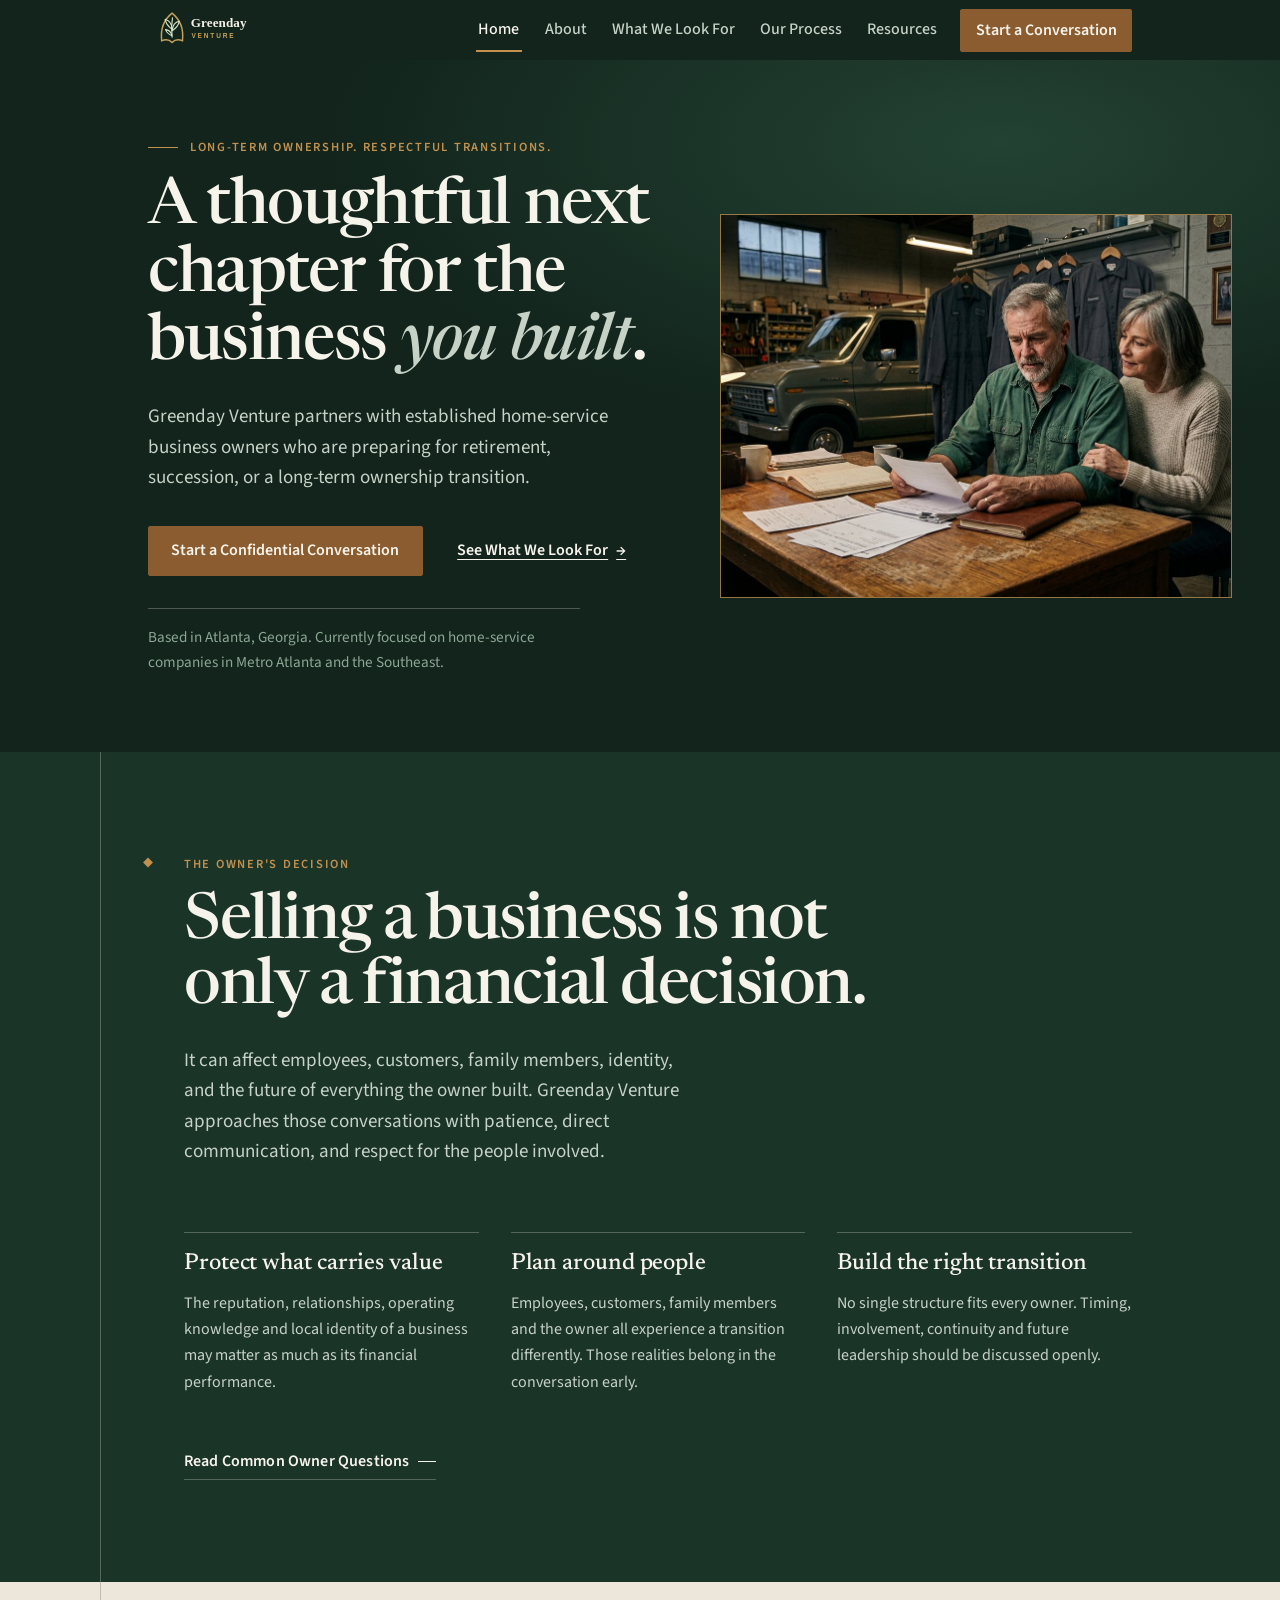
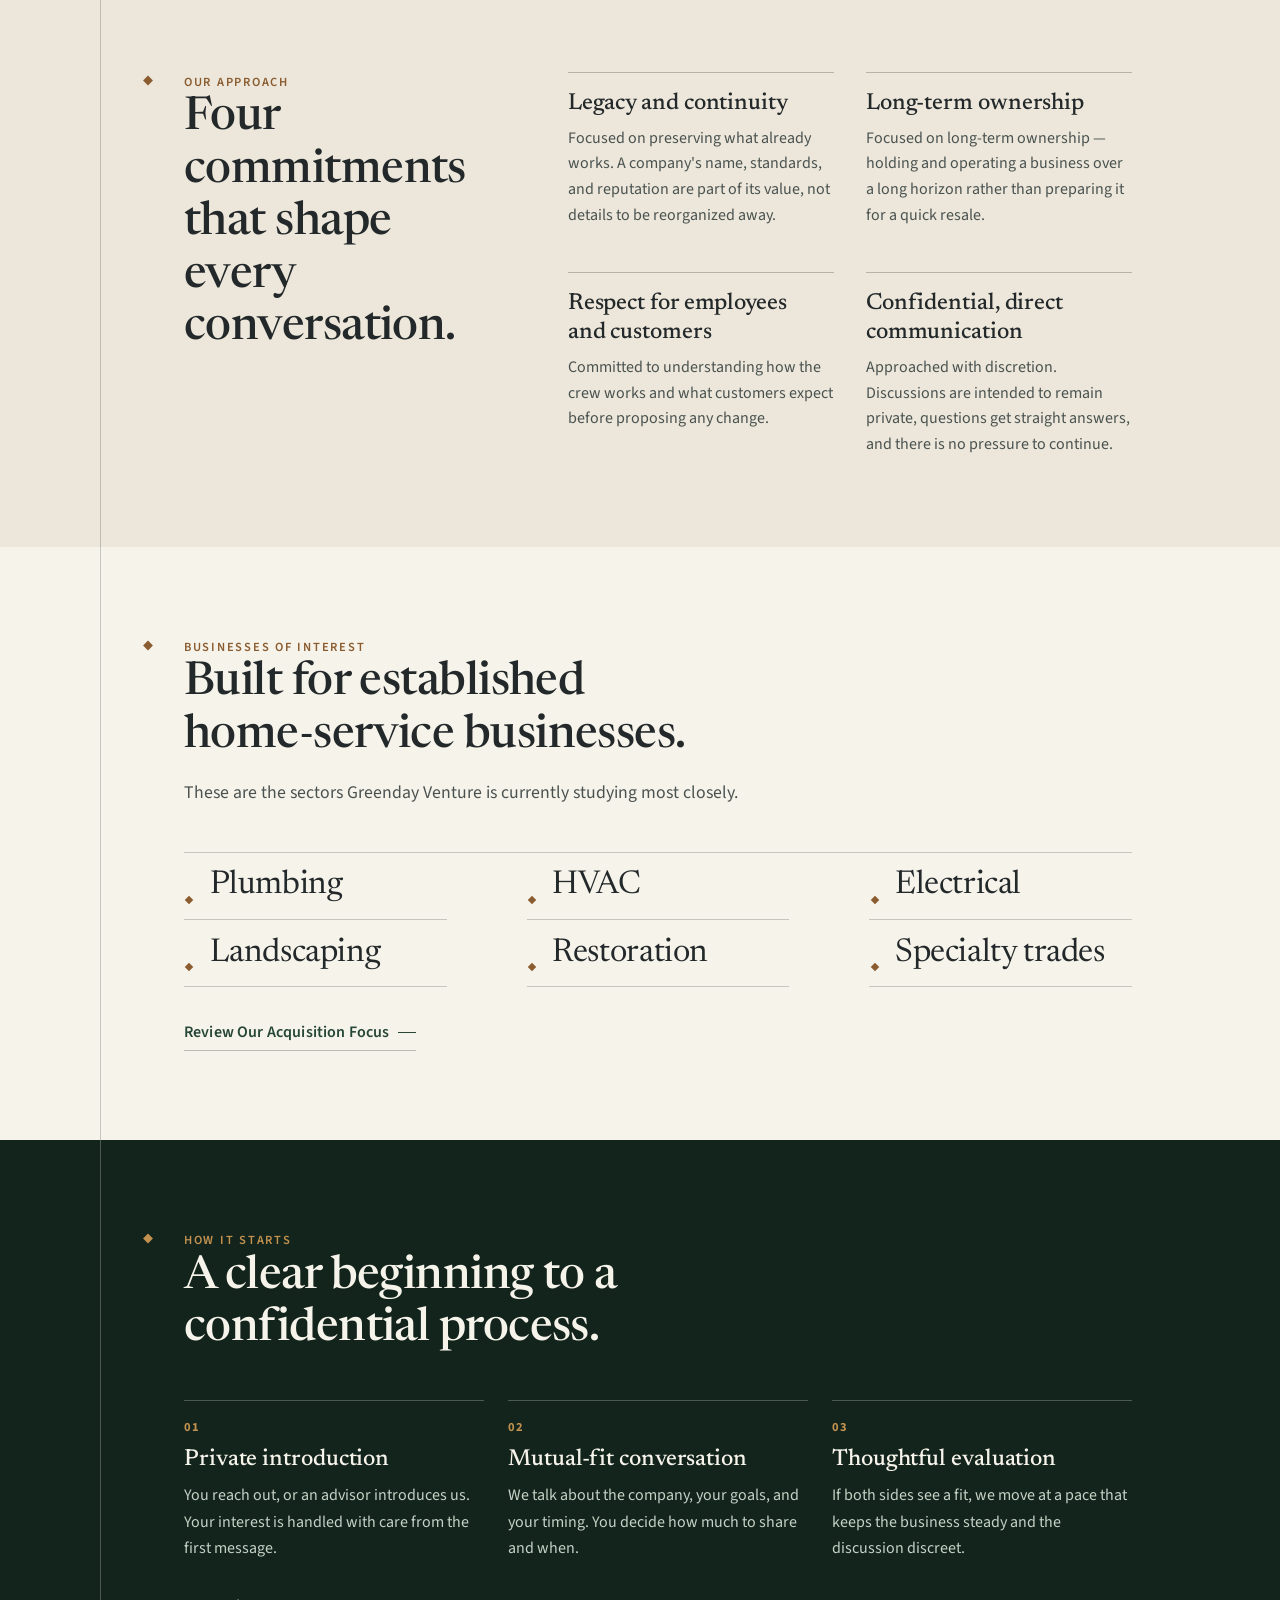
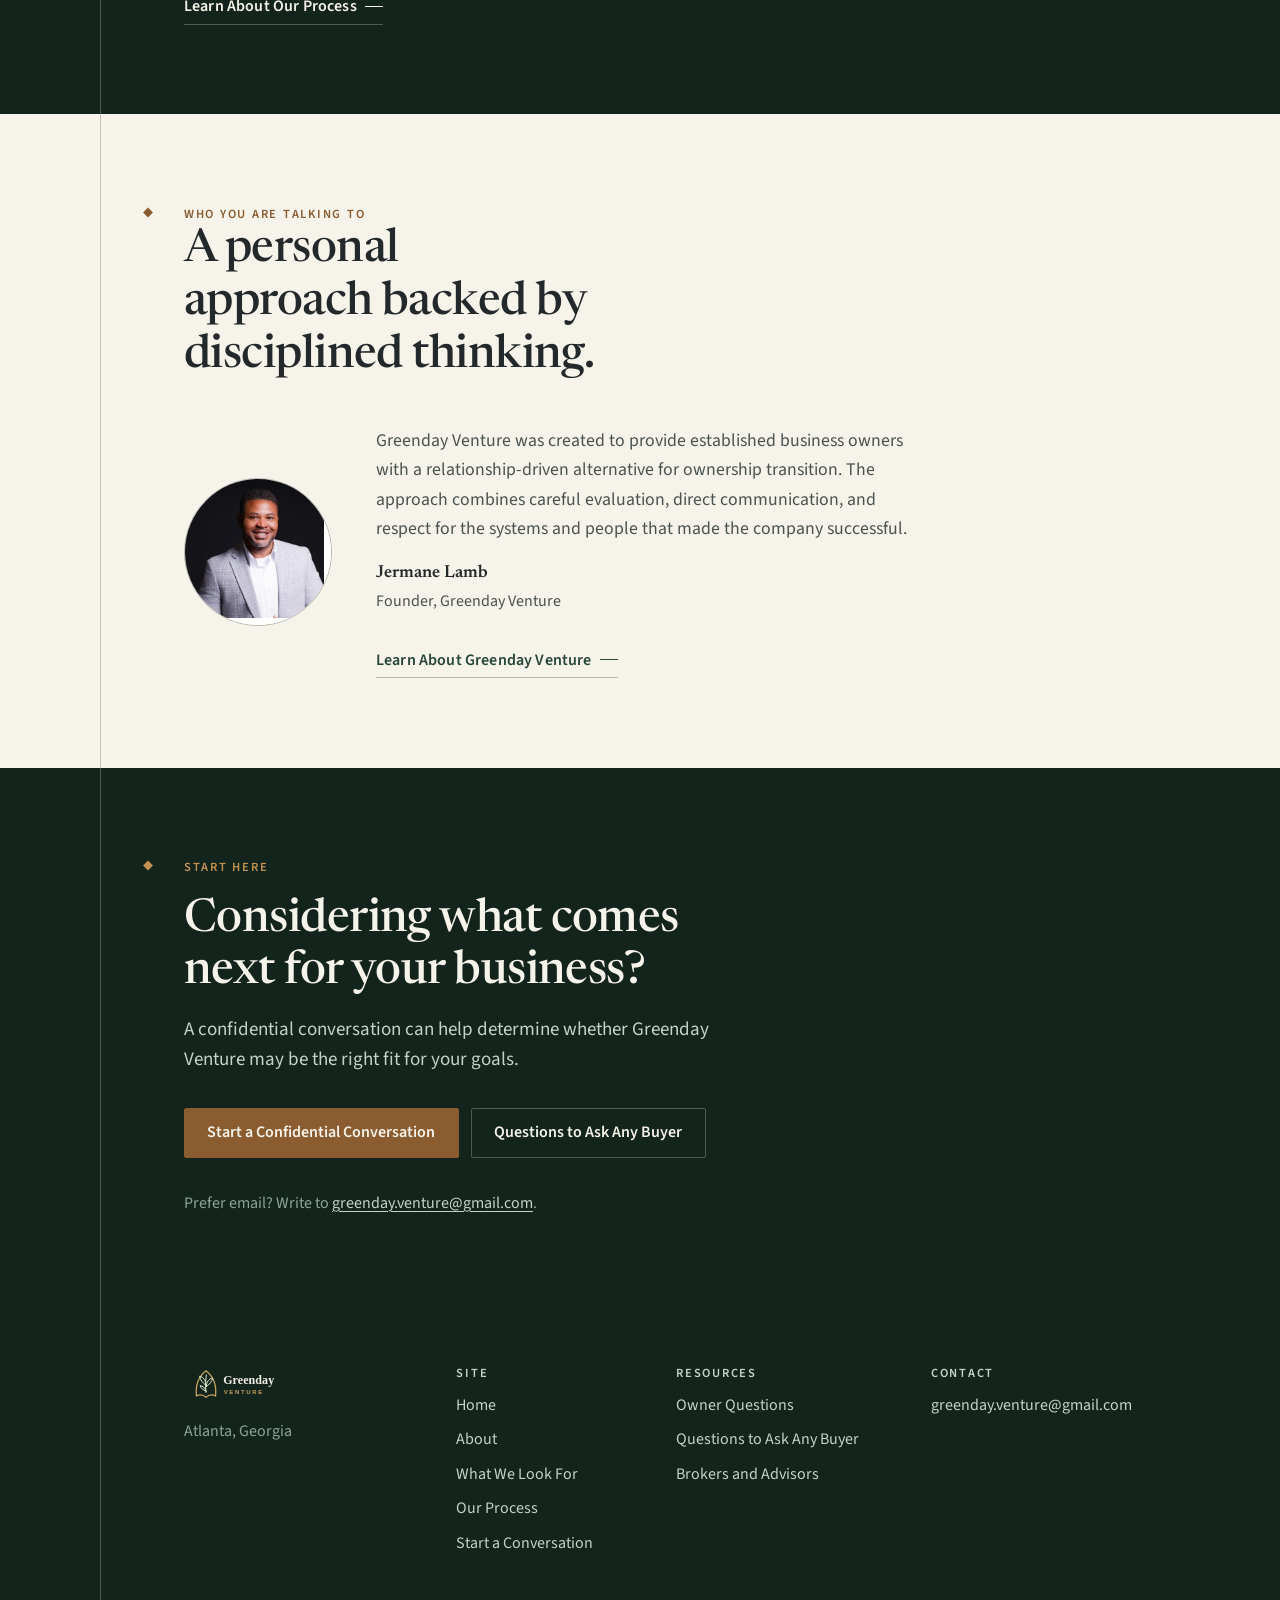
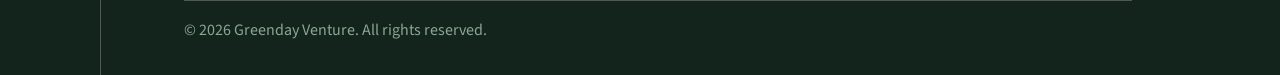
==== commit 83d8392b: "New hero image; dial back display type scale" ====
--- a/index.html
+++ b/index.html
@@ -31,7 +31,7 @@
 <link rel="preload" as="style" href="https://fonts.googleapis.com/css2?family=Newsreader:ital,opsz,wght@0,6..72,400;0,6..72,500;0,6..72,600;1,6..72,400&amp;family=Source+Sans+3:wght@400;500;600;700&amp;display=swap" onload="this.onload=null;this.rel='stylesheet'">
 <noscript><link rel="stylesheet" href="https://fonts.googleapis.com/css2?family=Newsreader:ital,opsz,wght@0,6..72,400;0,6..72,500;0,6..72,600;1,6..72,400&amp;family=Source+Sans+3:wght@400;500;600;700&amp;display=swap"></noscript>
 <link rel="stylesheet" href="styles.css">
-<link rel="preload" as="image" href="Assets/hero-we-service.jpg" fetchpriority="high">
+<link rel="preload" as="image" href="Assets/hero-owner-decision.jpg" fetchpriority="high">
 <link rel="icon" href="Assets/greenday-venture-icon.svg" type="image/svg+xml">
 <link rel="icon" href="Assets/favicon-32.png" sizes="32x32" type="image/png">
 <link rel="icon" href="Assets/favicon.ico" sizes="any">
@@ -112,17 +112,15 @@
           </p>
         </div>
 
-        <!-- Editorial support imagery. This is a stock photograph representing
-             the kind of established home-service business Greenday Venture
-             wants to reach. It is NOT Jermane Lamb, NOT a client, and NOT an
-             acquisition, and no caption or alt text may imply otherwise.
-             The unmodified original is preserved at Assets/hero-we-service.png
-             (2 MB). The site loads an optimised 1400px JPEG copy for page
-             speed. To use the PNG instead, change the src below.
-             TODO: Client confirmation required: licence/usage rights for this
-             photograph before the site is promoted publicly. -->
+        <!-- Editorial support imagery. Illustrative only: these are not
+             Greenday Venture clients, not an actual acquisition, and no caption
+             or alt text may imply otherwise.
+             TODO: Client confirmation required: this image was generated with an
+             AI tool. Confirm Jermane is comfortable publishing a synthetic
+             photograph, and consider replacing it with a commissioned shoot of a
+             real Atlanta home-service company. -->
         <figure class="hero-figure">
-          <img src="Assets/hero-we-service.jpg" alt="Owner of an established plumbing, heating and air company standing in his workshop beside a service van" width="1400" height="1052" fetchpriority="high" decoding="async">
+          <img src="Assets/hero-owner-decision.jpg" alt="Two business owners sitting together at a desk in their service shop, reading through paperwork" width="1408" height="768" fetchpriority="high" decoding="async">
         </figure>
       </div>
 
--- a/styles.css
+++ b/styles.css
@@ -66,11 +66,11 @@
   --fs-small: 1rem;
   --fs-body: 1.075rem;
   --fs-body-lg: 1.19rem;
-  --fs-h3: clamp(1.22rem, 1.05rem + 0.6vw, 1.5rem);
-  --fs-h2: clamp(1.9rem, 1.25rem + 2.6vw, 3.4rem);
-  --fs-h1: clamp(2.3rem, 1.4rem + 4vw, 4.4rem);
-  --fs-hero: clamp(2.5rem, 1.25rem + 5.4vw, 5.5rem);
-  --fs-display: clamp(3rem, 1rem + 8.5vw, 8rem);
+  --fs-h3: clamp(1.2rem, 1.05rem + 0.55vw, 1.45rem);
+  --fs-h2: clamp(1.8rem, 1.2rem + 2.1vw, 2.9rem);
+  --fs-h1: clamp(2.15rem, 1.4rem + 2.6vw, 3.5rem);
+  --fs-hero: clamp(2.4rem, 1.3rem + 3.4vw, 4.5rem);
+  --fs-display: clamp(2.1rem, 1.1rem + 3.6vw, 4.5rem);
 
   /* Spacing */
   --sp-1: 0.25rem;
@@ -762,7 +762,7 @@
   height: auto;
   aspect-ratio: 4 / 3;
   object-fit: cover;
-  object-position: 46% center;
+  object-position: 38% center;
   border: 1px solid var(--rule-accent-on-dark);
 }
 
@@ -839,8 +839,8 @@
   color: var(--c-ivory);
   font-size: var(--fs-display);
   font-variation-settings: "opsz" 72;
-  letter-spacing: -0.028em;
-  line-height: 0.98;
+  letter-spacing: -0.022em;
+  line-height: 1.03;
   max-width: 20ch;
   margin-bottom: var(--sp-5);
 }
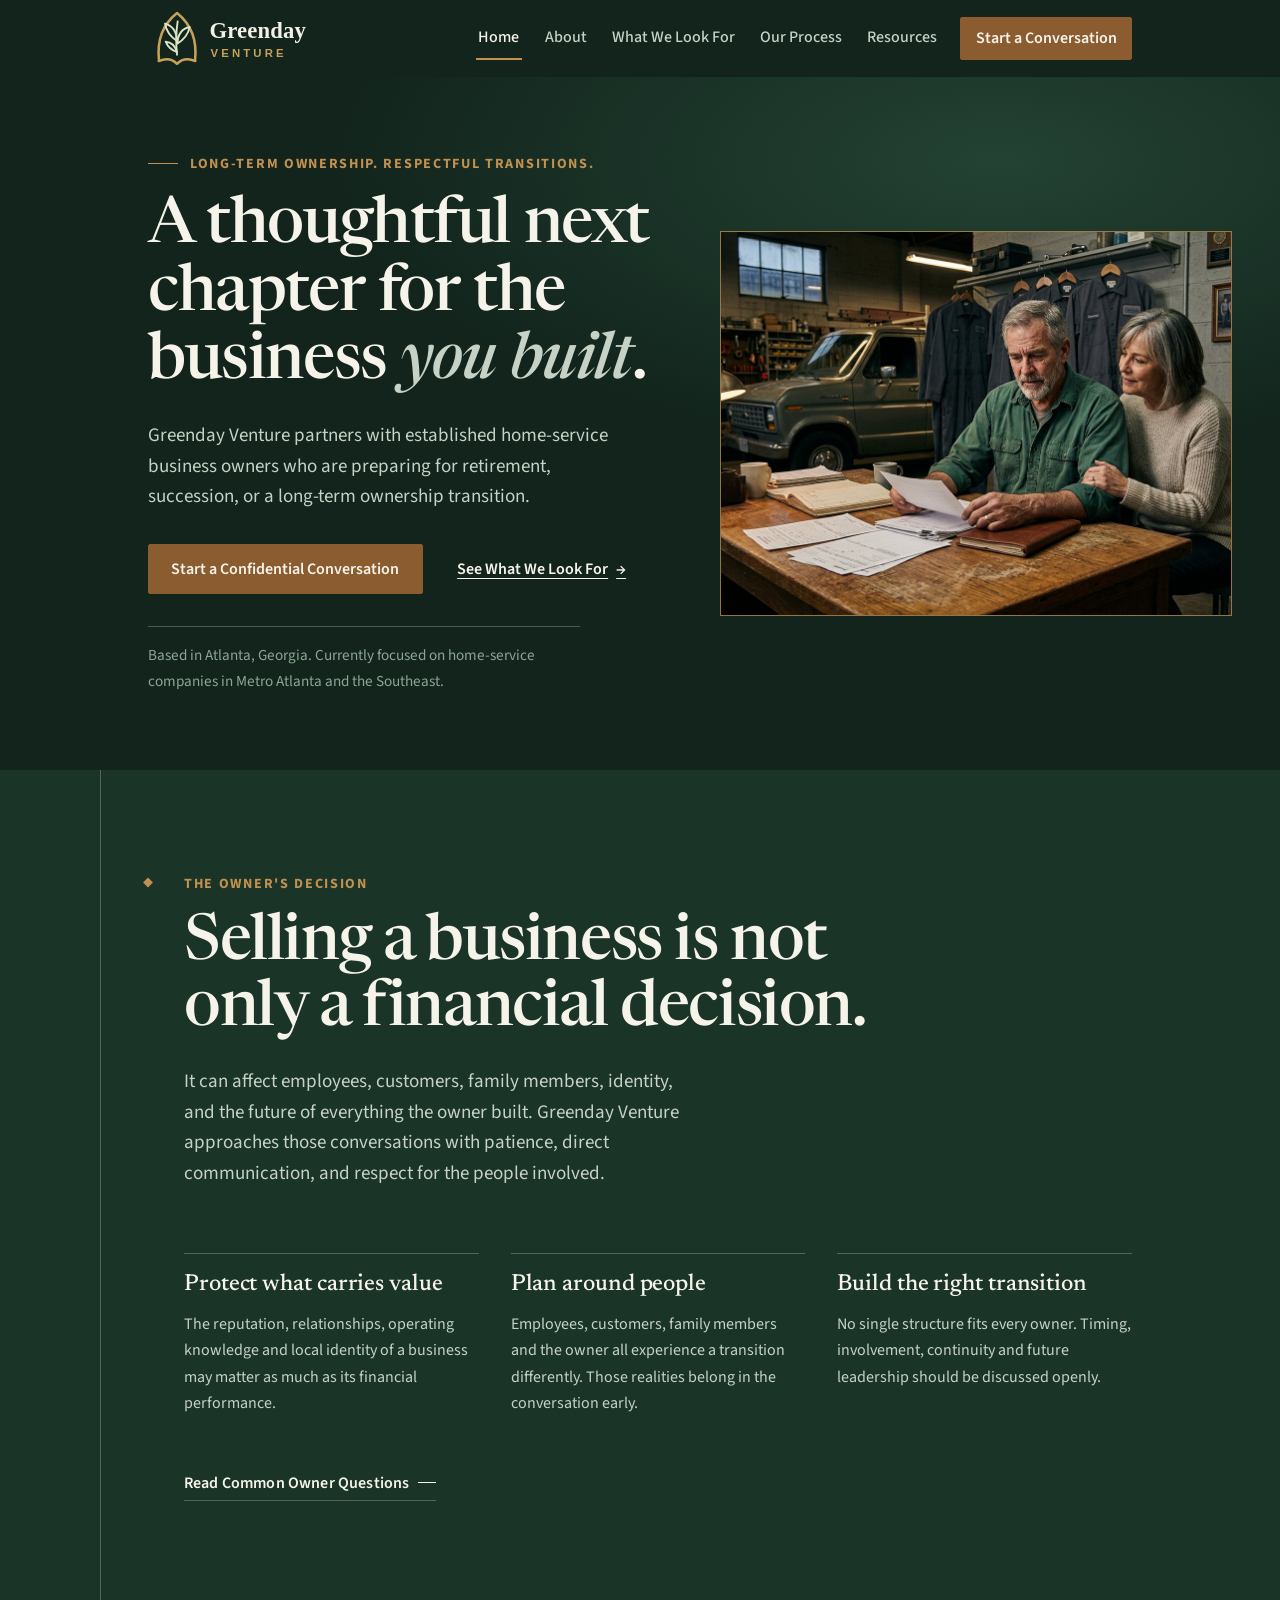
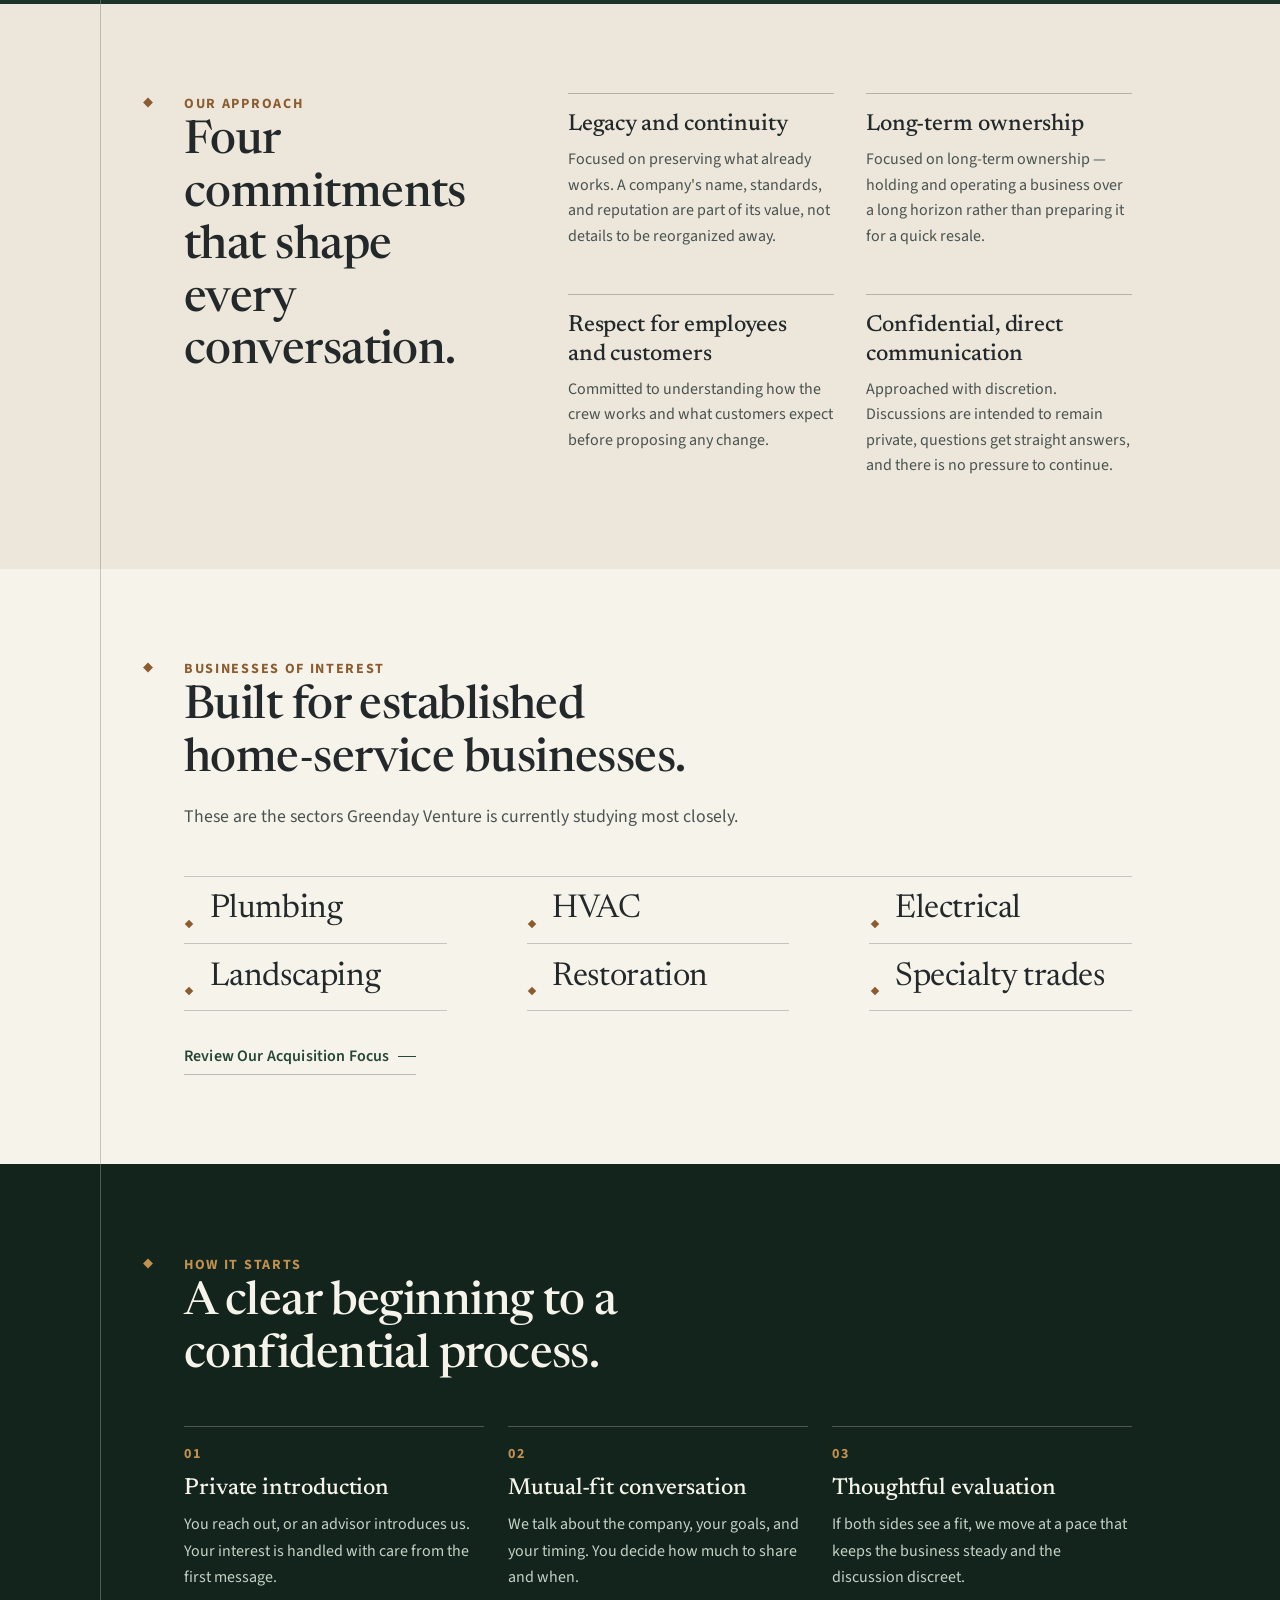
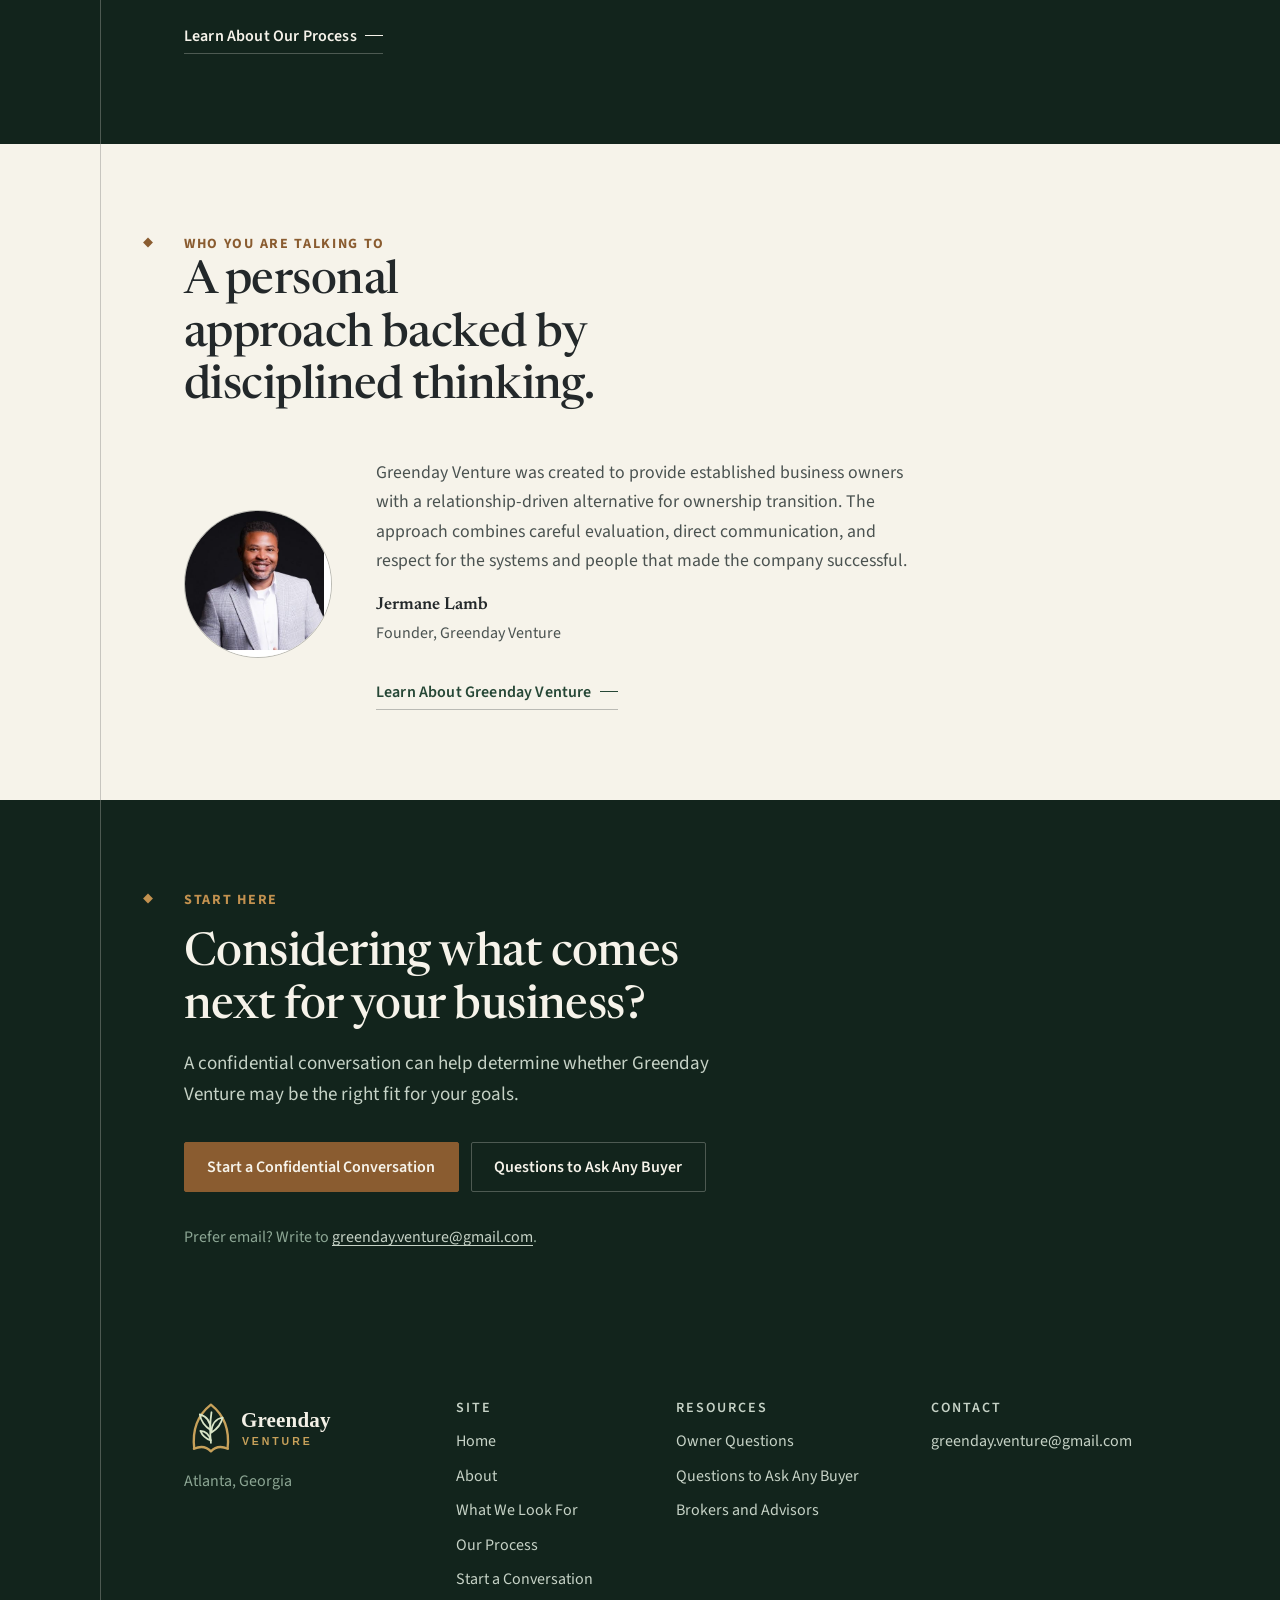
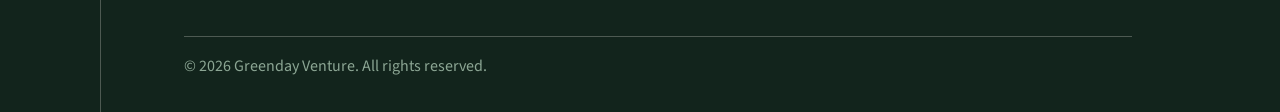
==== commit 078636c9: "Crop logo frame, enlarge logo and eyebrow labels" ====
--- a/index.html
+++ b/index.html
@@ -71,7 +71,7 @@
          in a broader system-font fallback list. No path, colour, position or
          proportion was altered. -->
     <a class="site-logo-link" href="index.html">
-      <img class="site-logo" src="Assets/greenday-venture-logo.svg" alt="Greenday Venture" width="960" height="240">
+      <img class="site-logo" src="Assets/greenday-venture-logo.svg" alt="Greenday Venture" width="650" height="192">
     </a>
 
     <button class="nav-toggle" type="button" aria-expanded="false" aria-controls="primary-nav">
@@ -279,7 +279,7 @@
   <div class="wrap">
     <div class="footer-grid">
       <div class="footer-brand">
-        <img class="footer-logo" src="Assets/greenday-venture-logo.svg" alt="Greenday Venture" width="960" height="240">
+        <img class="footer-logo" src="Assets/greenday-venture-logo.svg" alt="Greenday Venture" width="650" height="192">
         <p>Atlanta, Georgia</p>
       </div>
       <div class="footer-nav">
--- a/styles.css
+++ b/styles.css
@@ -62,7 +62,7 @@
     Roboto, "Helvetica Neue", Arial, sans-serif;
 
   /* Type scale */
-  --fs-eyebrow: 0.78rem;
+  --fs-eyebrow: 0.88rem;
   --fs-small: 1rem;
   --fs-body: 1.075rem;
   --fs-body-lg: 1.19rem;
@@ -213,8 +213,8 @@
   display: block;
   font-family: var(--font-body);
   font-size: var(--fs-eyebrow);
-  font-weight: 600;
-  letter-spacing: 0.14em;
+  font-weight: 700;
+  letter-spacing: 0.12em;
   text-transform: uppercase;
   color: var(--accent);
   margin: 0 0 var(--sp-4);
@@ -419,7 +419,7 @@
 /* Logo.
    Assets/greenday-venture-logo.svg — true vector, so it stays sharp at any size
    and on any display density. Displayed 175px wide on desktop, 140px on mobile,
-   160px in the footer; height always follows the natural 4:1 proportion and
+   190px in the footer; height always follows the natural 3.39:1 proportion and
    is never set independently. The SVG's natural ratio is 960:240 = 4:1.
    TODO: Client confirmation required: this is still a concept mark, not an
    approved logo. */
@@ -437,7 +437,7 @@
    crop the wordmark. */
 .site-logo {
   display: block;
-  width: 140px;
+  width: 168px;
   height: auto;
   max-width: 100%;
   object-fit: contain;
@@ -445,7 +445,7 @@
 
 .footer-logo {
   display: block;
-  width: 160px;
+  width: 190px;
   height: auto;
   max-width: 100%;
   object-fit: contain;
@@ -1926,7 +1926,7 @@
 
 @media (min-width: 900px) {
   .site-logo {
-    width: 175px;
+    width: 205px;
   }
 
   /* The header keeps the global wrapper, so interior pages are untouched. */
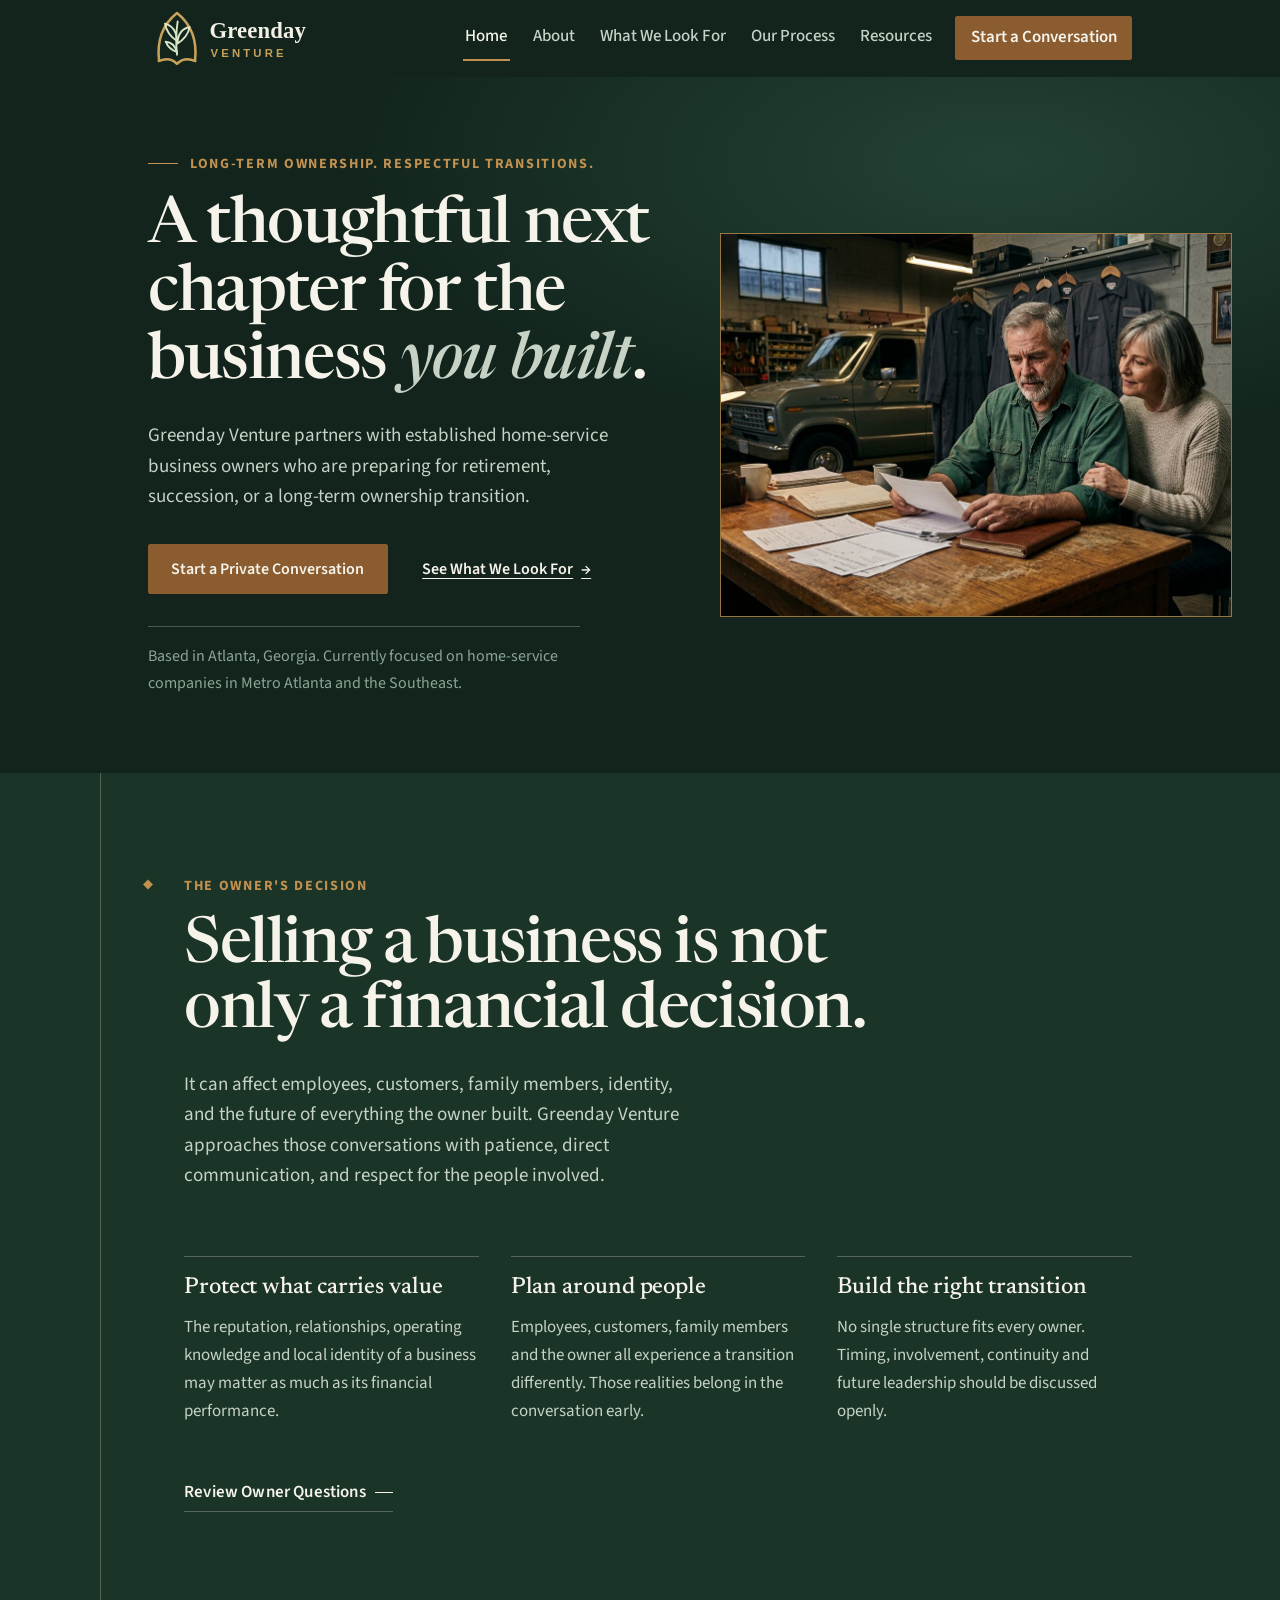
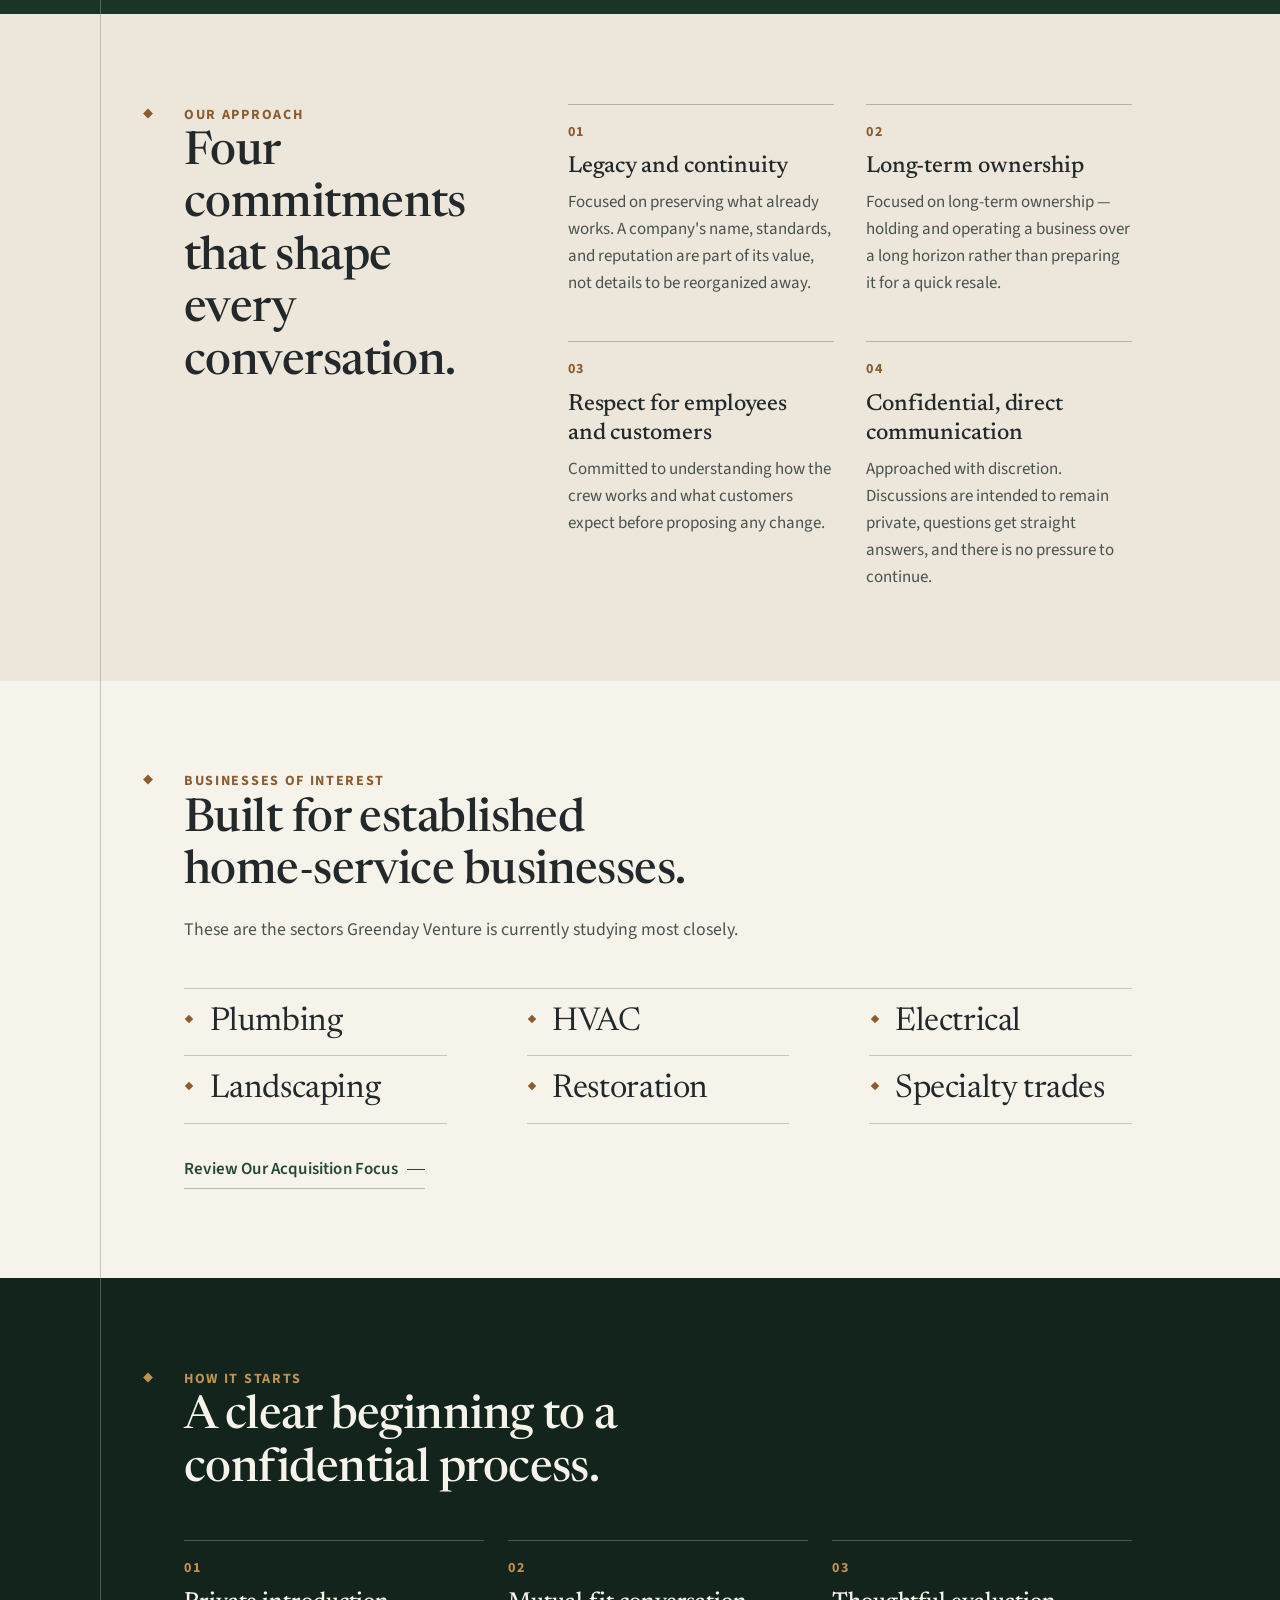
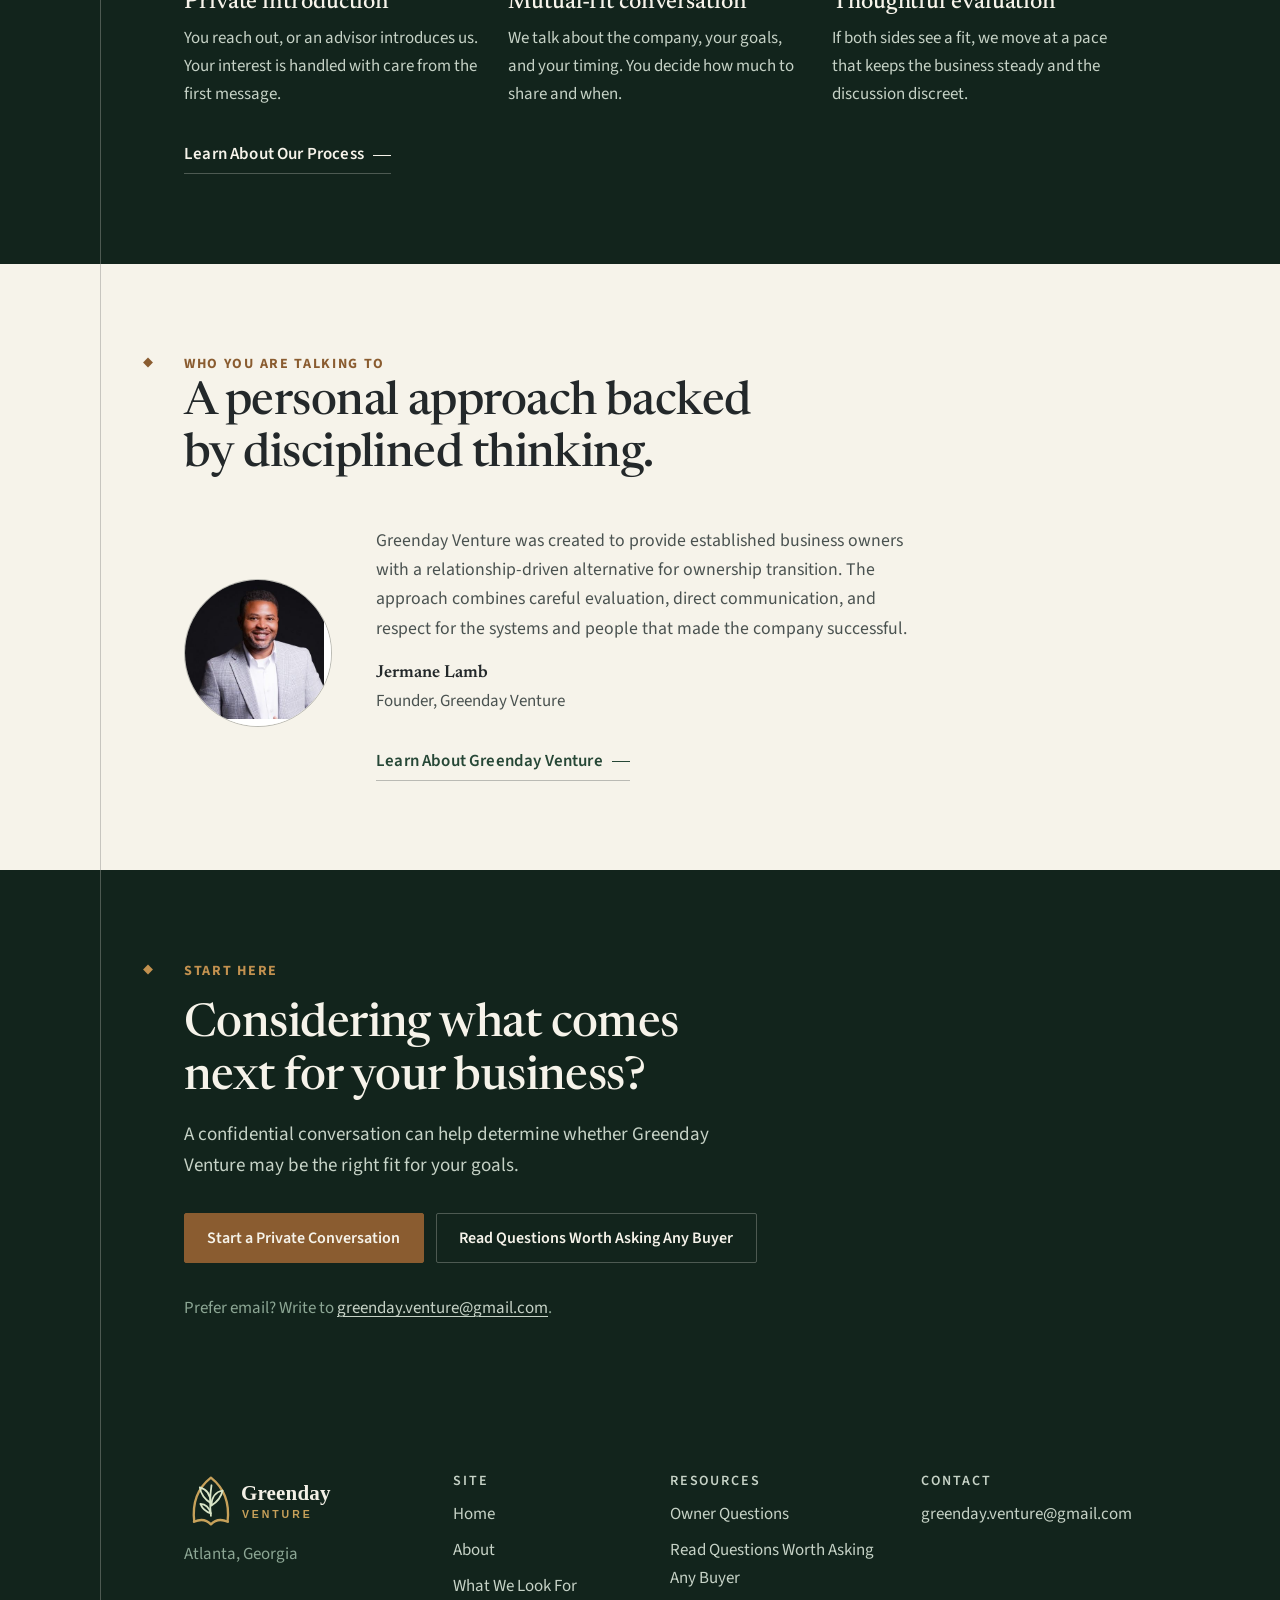
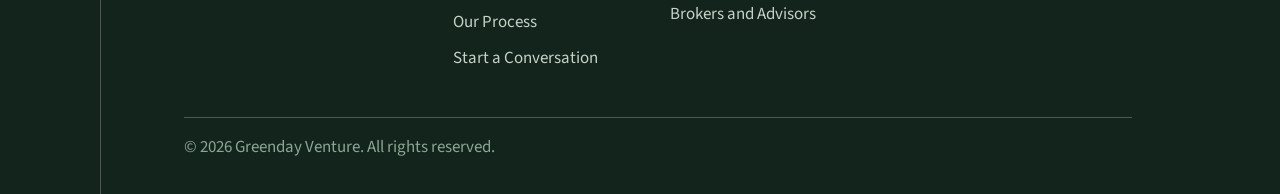
==== commit 9207e652: "Client presentation formatting pass" ====
--- a/index.html
+++ b/index.html
@@ -103,7 +103,7 @@
           <h1>A thoughtful next chapter for the business <em>you built</em>.</h1>
           <p class="lede">Greenday Venture partners with established home-service business owners who are preparing for retirement, succession, or a long-term ownership transition.</p>
           <div class="hero-actions">
-            <a class="btn btn--primary" href="contact.html">Start a Confidential Conversation</a>
+            <a class="btn btn--primary" href="contact.html">Start a Private Conversation</a>
             <a class="hero-secondary" href="criteria.html">See What We Look For <span aria-hidden="true">&#8594;</span></a>
           </div>
           <p class="hero-meta">Based in Atlanta, Georgia. Currently focused on home-service companies in Metro Atlanta and the Southeast.
@@ -112,15 +112,15 @@
           </p>
         </div>
 
-        <!-- Editorial support imagery. Illustrative only: these are not
-             Greenday Venture clients, not an actual acquisition, and no caption
-             or alt text may imply otherwise.
+        <!-- Editorial concept image. Does not depict an actual Greenday Venture
+             client or transaction. No caption, alt text or nearby copy may imply
+             that the people shown are clients, sellers, employees or partners.
              TODO: Client confirmation required: this image was generated with an
              AI tool. Confirm Jermane is comfortable publishing a synthetic
              photograph, and consider replacing it with a commissioned shoot of a
              real Atlanta home-service company. -->
         <figure class="hero-figure">
-          <img src="Assets/hero-owner-decision.jpg" alt="Two business owners sitting together at a desk in their service shop, reading through paperwork" width="1408" height="768" fetchpriority="high" decoding="async">
+          <img src="Assets/hero-owner-decision.jpg" alt="Established home-service business owners discussing transition plans" width="1408" height="768" fetchpriority="high" decoding="async">
         </figure>
       </div>
 
@@ -153,7 +153,7 @@
         </div>
       </div>
 
-      <p class="statement-link"><a class="link-more" href="faq.html">Read Common Owner Questions</a></p>
+      <p class="statement-link"><a class="link-more" href="faq.html">Review Owner Questions</a></p>
     </div>
   </section>
 
@@ -265,8 +265,8 @@
       <h2>Considering what comes next for your business?</h2>
       <p class="lede">A confidential conversation can help determine whether Greenday Venture may be the right fit for your goals.</p>
       <div class="btn-row">
-        <a class="btn btn--primary" href="contact.html">Start a Confidential Conversation</a>
-        <a class="btn btn--secondary" href="questions-for-buyers.html">Questions to Ask Any Buyer</a>
+        <a class="btn btn--primary" href="contact.html">Start a Private Conversation</a>
+        <a class="btn btn--secondary" href="questions-for-buyers.html">Read Questions Worth Asking Any Buyer</a>
       </div>
       <p class="cta-note">Prefer email? Write to <a href="mailto:greenday.venture@gmail.com">greenday.venture@gmail.com</a>.</p>
     </div>
@@ -296,7 +296,7 @@
         <h2>Resources</h2>
         <ul>
           <li><a href="faq.html">Owner Questions</a></li>
-          <li><a href="questions-for-buyers.html">Questions to Ask Any Buyer</a></li>
+          <li><a href="questions-for-buyers.html">Read Questions Worth Asking Any Buyer</a></li>
           <li><a href="brokers.html">Brokers and Advisors</a></li>
         </ul>
       </div>
--- a/styles.css
+++ b/styles.css
@@ -63,7 +63,7 @@
 
   /* Type scale */
   --fs-eyebrow: 0.88rem;
-  --fs-small: 1rem;
+  --fs-small: 1.06rem;
   --fs-body: 1.075rem;
   --fs-body-lg: 1.19rem;
   --fs-h3: clamp(1.2rem, 1.05rem + 0.55vw, 1.45rem);
@@ -364,11 +364,14 @@
 }
 
 .section-head {
+  max-width: 48rem;
+  margin-bottom: var(--sp-7);
+}
+
+/* Body copy inside a section head keeps the readable measure; only the heading
+   gets the extra width. */
+.section-head p {
   max-width: var(--measure);
-  margin-bottom: var(--sp-7);
-}
-
-.section-head p {
   margin-bottom: 0;
 }
 
@@ -789,7 +792,7 @@
   margin-top: var(--sp-6);
   padding-top: var(--sp-4);
   border-top: 1px solid var(--rule-on-dark);
-  font-size: 0.95rem;
+  font-size: 1rem;
   color: var(--c-sage-400);
   max-width: 54ch;
 }
@@ -896,6 +899,22 @@
    takes a narrow column of its own and stays in place while the content moves. */
 .pillars {
   grid-template-columns: 1fr;
+  counter-reset: pillar;
+}
+
+.pillar {
+  counter-increment: pillar;
+}
+
+.pillar::before {
+  content: counter(pillar, decimal-leading-zero);
+  display: block;
+  font-family: var(--font-body);
+  font-size: var(--fs-eyebrow);
+  font-weight: 700;
+  letter-spacing: 0.12em;
+  color: var(--accent);
+  margin-bottom: var(--sp-2);
 }
 
 /* Section 5 — sector list at display scale rather than body scale. */
@@ -1002,7 +1021,7 @@
 .founder-role {
   font-size: var(--fs-small);
   color: var(--text-body);
-  margin: 0;
+  margin: 0 0 var(--sp-4);
 }
 
 /* Section 8 — closing CTA */
@@ -1082,7 +1101,7 @@
 
 .about-portrait {
   width: 100%;
-  max-width: 260px;
+  max-width: 320px;
   aspect-ratio: 1 / 1;
   object-fit: cover;
   object-position: center top;
@@ -1137,33 +1156,56 @@
   margin-bottom: 0;
 }
 
+/* Vertical timeline: one hairline with the numbers sitting on it. The same
+   plumb-line device as the rest of the site, turned into a sequence. */
 .process-steps {
   list-style: none;
   counter-reset: pstep;
   margin: 0;
-  padding: 0;
+  padding: 0 0 0 3.25rem;
+  position: relative;
+  max-width: 46rem;
+}
+
+.process-steps::before {
+  content: "";
+  position: absolute;
+  left: 0.95rem;
+  top: 0.7rem;
+  bottom: 3rem;
+  width: 1px;
+  background-color: var(--rule-strong);
 }
 
 .process-steps > li {
   counter-increment: pstep;
   position: relative;
-  padding: var(--sp-5) 0;
-  border-bottom: 1px solid var(--rule-light);
-}
-
-.process-steps > li:first-child {
-  border-top: 1px solid var(--rule-light);
+  padding: 0 0 var(--sp-7);
+}
+
+.process-steps > li:last-child {
+  padding-bottom: 0;
+}
+
+.process-steps > li h2 {
+  font-size: clamp(1.45rem, 1.1rem + 1.1vw, 2rem);
+  margin-bottom: var(--sp-3);
 }
 
 .process-steps > li::before {
   content: counter(pstep, decimal-leading-zero);
+  position: absolute;
+  left: -3.25rem;
+  top: 0;
+  width: 1.9rem;
+  text-align: center;
   font-family: var(--font-body);
   font-size: var(--fs-eyebrow);
   font-weight: 700;
-  letter-spacing: 0.12em;
+  letter-spacing: 0.08em;
   color: var(--accent);
-  display: block;
-  margin-bottom: var(--sp-2);
+  background-color: var(--bg-page);
+  padding-block: 0.3rem;
 }
 
 /* Founder letter (about.html) */
@@ -1176,7 +1218,44 @@
 }
 
 .letter h2 {
-  margin-bottom: var(--sp-6);
+  margin-bottom: var(--sp-7);
+}
+
+.letter h3 {
+  font-family: var(--font-body);
+  font-size: var(--fs-eyebrow);
+  font-weight: 700;
+  letter-spacing: 0.13em;
+  text-transform: uppercase;
+  color: var(--accent);
+  margin: var(--sp-8) 0 var(--sp-4);
+  padding-top: var(--sp-4);
+  border-top: 1px solid var(--rule-strong);
+}
+
+.letter h3:first-of-type {
+  margin-top: 0;
+  padding-top: 0;
+  border-top: 0;
+}
+
+.pull-quote {
+  margin: var(--sp-8) 0;
+  padding-left: var(--sp-5);
+  border-left: 2px solid var(--accent);
+}
+
+.pull-quote blockquote {
+  margin: 0;
+}
+
+.letter .pull-quote p {
+  font-family: var(--font-display);
+  font-size: clamp(1.35rem, 1.05rem + 1.3vw, 2rem);
+  font-variation-settings: "opsz" 40;
+  line-height: 1.25;
+  color: var(--text-strong);
+  margin: 0;
 }
 
 .letter p {
@@ -1207,8 +1286,8 @@
    toggles would add a JavaScript dependency for no real benefit. */
 .qa-list {
   display: grid;
-  gap: var(--sp-7);
-  max-width: 44rem;
+  gap: var(--sp-8);
+  max-width: 46rem;
 }
 
 .qa {
@@ -1217,8 +1296,13 @@
 }
 
 .qa-q {
-  font-size: var(--fs-h3);
-  margin-bottom: var(--sp-3);
+  font-size: clamp(1.3rem, 1.1rem + 0.7vw, 1.65rem);
+  max-width: 32ch;
+  margin-bottom: var(--sp-4);
+}
+
+.qa-a {
+  max-width: var(--measure);
 }
 
 .qa-a p {
@@ -1277,18 +1361,31 @@
 /* Resources hub (resources.html) */
 .resource-list {
   display: grid;
-  gap: var(--sp-7);
-  max-width: 46rem;
+  gap: var(--sp-8);
+  max-width: 48rem;
+  counter-reset: res;
 }
 
 .resource {
-  padding-top: var(--sp-4);
+  counter-increment: res;
+  padding-top: var(--sp-5);
   border-top: 1px solid var(--rule-strong);
 }
 
+.resource::before {
+  content: counter(res, decimal-leading-zero);
+  display: block;
+  font-family: var(--font-body);
+  font-size: var(--fs-eyebrow);
+  font-weight: 700;
+  letter-spacing: 0.12em;
+  color: var(--accent);
+  margin-bottom: var(--sp-3);
+}
+
 .resource h2 {
-  font-size: var(--fs-h3);
-  margin-bottom: var(--sp-2);
+  font-size: clamp(1.35rem, 1.1rem + 0.9vw, 1.8rem);
+  margin-bottom: var(--sp-3);
 }
 
 .resource h2 a {
@@ -1302,6 +1399,7 @@
 }
 
 .resource p {
+  max-width: var(--measure);
   margin-bottom: 0;
 }
 
@@ -1309,6 +1407,11 @@
   display: grid;
   gap: var(--sp-8);
   align-items: start;
+}
+
+.contact-layout > div > h2:first-child {
+  font-size: clamp(1.55rem, 1.15rem + 1.4vw, 2.25rem);
+  margin-bottom: var(--sp-6);
 }
 
 .contact-aside p {
@@ -1411,8 +1514,8 @@
 .choice {
   display: flex;
   align-items: center;
-  gap: 0.6rem;
-  min-height: 40px;
+  gap: 0.7rem;
+  min-height: 44px;
   font-size: var(--fs-small);
   font-weight: 400;
   color: var(--text-body);
@@ -1421,9 +1524,18 @@
 }
 
 .choice input {
-  width: auto;
+  width: 18px;
+  height: 18px;
+  flex-shrink: 0;
   margin: 0;
   accent-color: var(--c-green-700);
+}
+
+.form-explainer {
+  font-size: var(--fs-small);
+  color: var(--text-body);
+  max-width: var(--measure);
+  margin-bottom: var(--sp-5);
 }
 
 .form-status {
@@ -1528,11 +1640,24 @@
   content: "";
   position: absolute;
   left: 0.15rem;
-  top: 1.35em;
   width: 6px;
   height: 6px;
   background-color: var(--accent);
   transform: rotate(45deg);
+}
+
+/* Each list has different padding and type size, so the marker is aligned to
+   the optical centre of its own first line rather than shared. */
+.considerations li::before {
+  top: calc(var(--sp-4) + 0.5em - 3px);
+}
+
+.qgroup-list li::before {
+  top: calc(var(--sp-3) + 0.5em - 3px);
+}
+
+.sector-list li::before {
+  top: calc(0.85rem + 0.5em - 3px);
 }
 
 /* 404 — the plumb line drawn at full scale, as the page's subject rather than
@@ -1770,6 +1895,24 @@
   .qgroup {
     break-inside: avoid;
     max-width: none;
+  }
+
+  .qgroup h2,
+  .qgroup-index {
+    break-after: avoid;
+    page-break-after: avoid;
+  }
+
+  .page-head::after {
+    content: "Greenday Venture — greenday.venture@gmail.com";
+    display: block;
+    margin-top: 0.6rem;
+    font-size: 9pt;
+    color: #444;
+  }
+
+  @page {
+    margin: 16mm;
   }
 
   .qitem {
@@ -1904,8 +2047,8 @@
   }
 
   .about-founder {
-    grid-template-columns: 260px minmax(0, 1fr);
-    gap: var(--sp-7);
+    grid-template-columns: 320px minmax(0, 1fr);
+    gap: var(--sp-8);
   }
 
   .footer-grid {
